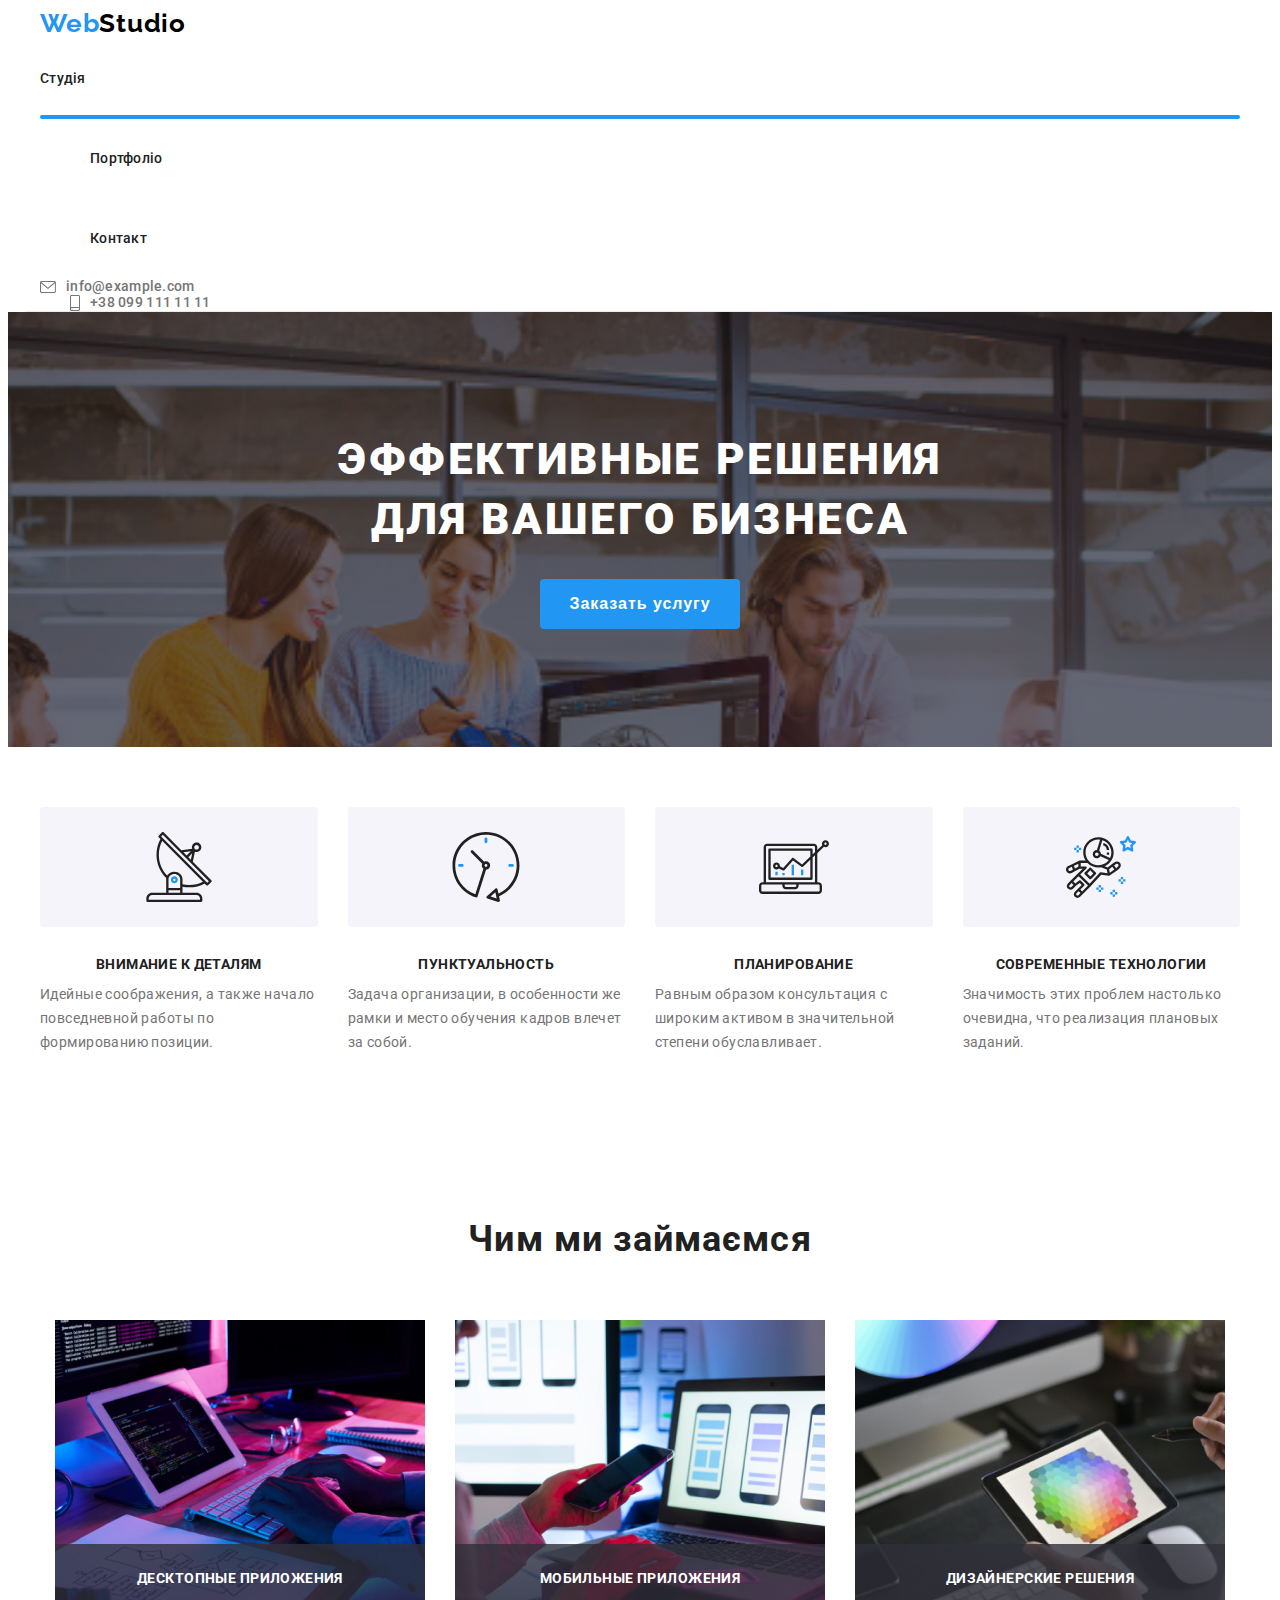
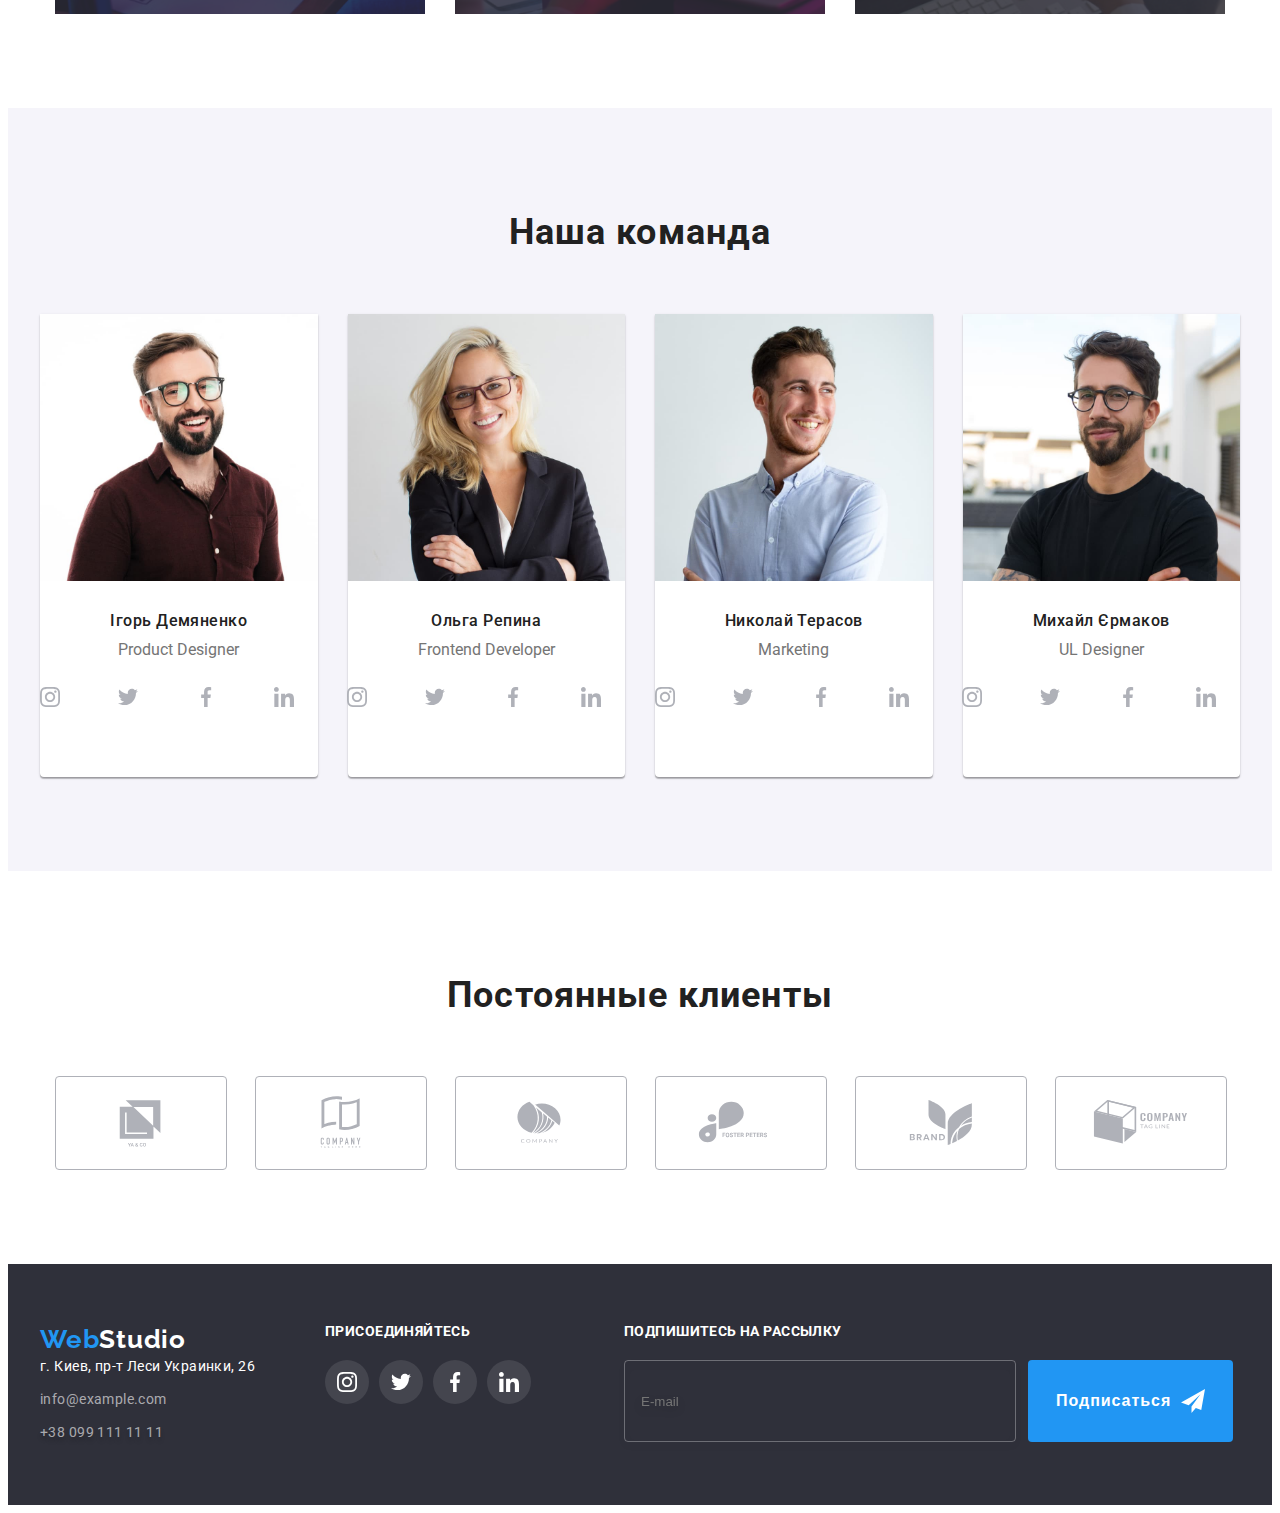
==== index.html @ c994cd27 "Алаптив футер" ====
<!DOCTYPE html>
    <html lang="en">
    <head>
        <meta charset="UTF-8">
        <meta http-equiv="X-UA-Compatible" content="IE=edge">
        <meta name="viewport" content="width=device-width, initial-scale=1.0">
        <title>Студия</title>
        <link rel="stylesheet" href="https://cdnjs.cloudflare.com/ajax/libs/modern-normalize/1.1.0/modern-normalize.min.css"
            integrity="sha512-wpPYUAdjBVSE4KJnH1VR1HeZfpl1ub8YT/NKx4PuQ5NmX2tKuGu6U/JRp5y+Y8XG2tV+wKQpNHVUX03MfMFn9Q=="
            crossorigin="anonymous" referrerpolicy="no-referrer" />
           
            <link rel="stylesheet" href="./css/main.min.css">     
        <link rel="preconnect" href="https://fonts.googleapis.com">
        <link rel="preconnect" href="https://fonts.gstatic.com" crossorigin>
        <link href="https://fonts.googleapis.com/css2?family=Raleway:wght@700&family=Roboto:wght@400;500;700;900&display=swap"
            rel="stylesheet">
    </head>
    <body class="page">
  <!-- Шапка -->
        <header class="header-sectios container">
                <nav class="header-nav">
                    <a href="./index.html" class="logo">Web<span class="logo--black">Studio</span></a>
                    <ul class="header-nav__list">
                        <li class="header-nav__item ">
                            <a href="/" class="header-nav__link hovers line">Студія</a>
                        </li>
                        <li class="header-nav__item">
                            <a href="./portfolio.html" class="header-nav__link hovers">Портфоліо</a>
                        </li>
                        <li class="header-nav__item">
                            <a href="#contakt" class="header-nav__link hovers">Контакт</a>
                        </li>
                    </ul>
                </nav>
                <ul class="contacts-list">
                    <li class="contacts-list__item"><a href="mailto:info@example.com" class="contacts-list__ling hovers">
                        <svg class="contacts-list__icon"  width="16" height="12">
                            <use href="./images/symbol-defs.svg#icon-envelope" ></use>
                        </svg>
                        info@example.com</a></li>
                    <li class="contacts-list__item "><a href="tel:+380991111111" class="contacts-list__ling hovers">
                            <svg class="contacts-list__icon" width="10" height="16">
                                <use href="./images/symbol-defs.svg#icon-smartphone"></use>
                            </svg>
                            +38 099 111 11 11</a></li>
                </ul>     
        </header>
        <main>
 <!--Герой-->
            <section class="hero">
            <div class="hero__box container">
                <h1 class="hero__title">
                    Эффективные решения <br> для вашего бизнеса
                </h1>
                <button type="button" class="button" data-modal-open>Заказать услугу</button>
            </div>
            </section>
<!--Наші переваги-->
            <section class="preference">
                <h2 class="ninja">наші переваги</h2>
                <div class="container">
                    <ul class="preference-list">
                        <li class="preference-list__item">
                                <div class="preference-list__icon">
                                    <svg class="" width="70" height="70">
                                        <use class="" href="./images/symbol-defs.svg#icon-antenna" ></use>
                                    </svg>
                                </div>
                            <h3 class="preference-list__title">
                                Внимание к деталям
                            </h3>
                            <p class="preference-list__text">
                                Идейные соображения, а также начало повседневной работы по формированию позиции.
                            </p>
                        </li>
                        <li class="preference-list__item">                          
                               <div class="preference-list__icon">
                                    <svg class="" width="70" height="70">
                                        <use class="" href="./images/symbol-defs.svg#icon-clock" ></use>
                                    </svg>
                                </div>
                            <h3 class="preference-list__title">
                                Пунктуальность
                            </h3>
                            <p class="preference-list__text">
                                Задача организации, в особенности же рамки и место обучения кадров влечет за собой.
                            </p>
                        </li>
                        <li class="preference-list__item">
                                <div class="preference-list__icon">
                                    <svg class="" width="70" height="70">
                                        <use class="" href="./images/symbol-defs.svg#icon-diagram" ></use>
                                    </svg>
                                </div>
                            <h3 class="preference-list__title">
                                Планирование
                            </h3>
                            <p class="preference-list__text">
                                Равным образом консультация с широким активом в значительной степени обуславливает.
                            </p>
                        </li>
                        <li class="preference-list__item">
                                <div class="preference-list__icon">
                                    <svg class="" width="70" height="70">
                                        <use class="" href="./images/symbol-defs.svg#icon-astronaut" ></use>
                                    </svg>
                                </div>
                            <h3 class="preference-list__title">
                                Современные технологии
                            </h3>
                            <p class="preference-list__text">
                                Значимость этих проблем настолько очевидна, что реализация плановых заданий.
                            </p>
                        </li>
                    </ul>
                </div>
                </section>
 <!-- Чим ми займаємся -->
                <section class="services">
                    <div class="services__sektion container">
                        <h2 class="title big">
                            Чим ми займаємся
                        </h2>
                        <ul class="flex-list">
                            <li class="flex-list__item">
                            <div class="services__box">
                                <img class="services__img" src="./images/img1.png" alt="Приклад роботи" width="370" height="294">
                                    <p class="services__nam">Десктопные приложения</p>
                            </div>
                            </li>
                            <li class="flex-list__item">
                             <div class="services__box">
                                <img class="services__img" src="./images/img2.png" alt="Приклад роботи" width="370" height="294">
                                <p class="services__nam">Мобильные приложения</p>
                            </div>
                            </li>
                            <li class="flex-list__item">
                                <div class="services__box">
                                <img class="services__img" src="./images/img3.png" alt="Приклад роботи" width="370" height="294">
                                <p class="services__nam">Дизайнерские решения</p>
                            </div>
                            </li>
                        </ul>
                    </div>
                </section>         
 <!--Наша команда-->
            <section class="workers">
              <div class="workers__section container">
                    <h2 class="title big">Наша команда</h2>
                    <ul class="flex-list">
                        <li class="workers__item flex-list__item">
                             <img class="workers__img" src="./images/person1.jpg" alt="Працівник" width="270">
                            <div class="workers__info" >
                                <p class="workers__nam">Ігорь Демяненко</p>
                                <p class="workers__profession" lang="en">Product Designer</p>
                                <ul class="social-networks">
                                    <li class="social-networks__item"><a href="">
                                        <svg class="social-networks__icon">
                                            <use href="./images/symbol-defs.svg#icon-instagram" class="" width="20" height="20"></use>
                                        </svg>
                                    </a></li>
                                    <li class="social-networks__item"><a href="">
                                        <svg class="social-networks__icon">
                                            <use href="./images/symbol-defs.svg#icon-twitter" class="" width="20" height="20"></use>
                                        </svg>
                                    </a></li>
                                    <li class="social-networks__item"><a href="">
                                        <svg class="social-networks__icon">
                                            <use href="./images/symbol-defs.svg#icon-facebook" class="" width="20" height="20"></use>
                                        </svg>
                                    </a></li>
                                    <li class="social-networks__item"><a href="">
                                            <svg class="social-networks__icon">
                                                <use href="./images/symbol-defs.svg#icon-linkedin" class="" width="20" height="20"></use>
                                            </svg>
                                        </a></li>
                                </ul>

                            </div>
                        </li>
                        <li class="workers__item flex-list__item">
                            <img class="workers__img" src="./images/person2.jpg" alt="Працівник" width="270">
                            <div class="workers__info">
                                <p class="workers__nam">Ольга Репина</p>
                            <p class="workers__profession" lang="en">Frontend Developer</p>
                            <ul class="social-networks">
                                <li class="social-networks__item"><a href="">
                                        <svg class="social-networks__icon">
                                            <use href="./images/symbol-defs.svg#icon-instagram" class="" width="20" height="20"></use>
                                        </svg>
                                    </a></li>
                                <li class="social-networks__item"><a href="">
                                        <svg class="social-networks__icon">
                                            <use href="./images/symbol-defs.svg#icon-twitter" class="" width="20" height="20"></use>
                                        </svg>
                                    </a></li>
                                <li class="social-networks__item"><a href="">
                                        <svg class="social-networks__icon">
                                            <use href="./images/symbol-defs.svg#icon-facebook" class="" width="20" height="20"></use>
                                        </svg>
                                    </a></li>
                                <li class="social-networks__item"><a href="">
                                        <svg class="social-networks__icon">
                                            <use href="./images/symbol-defs.svg#icon-linkedin" class="" width="20" height="20"></use>
                                        </svg>
                                    </a></li>
                            </ul>
                        </div>
                        </li>
                        <li class="workers__item flex-list__item">
                            <img class="workers__img" src="./images/person3.jpg" alt="Працівник" width="270">
                            <div class="workers__info">
                                <p class="workers__nam">Николай Терасов</p>
                            <p class="workers__profession" lang="en">Marketing</p>
                            <ul class="social-networks">
                                <li class="social-networks__item"><a href="">
                                        <svg class="social-networks__icon">
                                            <use href="./images/symbol-defs.svg#icon-instagram" class="" width="20" height="20"></use>
                                        </svg>
                                    </a></li>
                                <li class="social-networks__item"><a href="">
                                        <svg class="social-networks__icon">
                                            <use href="./images/symbol-defs.svg#icon-twitter" class="" width="20" height="20"></use>
                                        </svg>
                                    </a></li>
                                <li class="social-networks__item"><a href="">
                                        <svg class="social-networks__icon">
                                            <use href="./images/symbol-defs.svg#icon-facebook" class="" width="20" height="20"></use>
                                        </svg>
                                    </a></li>
                                <li class="social-networks__item"><a href="">
                                        <svg class="social-networks__icon">
                                            <use href="./images/symbol-defs.svg#icon-linkedin" class="" width="20" height="20"></use>
                                        </svg>
                                    </a></li>
                            </ul>
                        </div>
                        </li>
                        <li class="workers__item flex-list__item">
                            <img class="workers__img" src="./images/person4.jpg" alt="Працівник" width="270">
                            <div class="workers__info">
                                <p class="workers__nam">Михайл Єрмаков</p>
                            <p class="workers__profession" lang="en">UL Designer</p>
                            <ul class="social-networks">
                                <li class="social-networks__item"><a href="">
                                        <svg class="social-networks__icon">
                                            <use href="./images/symbol-defs.svg#icon-instagram" class="" width="20" height="20"></use>
                                        </svg>
                                    </a></li>
                                <li class="social-networks__item"><a href="">
                                        <svg class="social-networks__icon">
                                            <use href="./images/symbol-defs.svg#icon-twitter" class="" width="20" height="20"></use>
                                        </svg>
                                    </a></li>
                                <li class="social-networks__item"><a href="">
                                        <svg class="social-networks__icon">
                                            <use href="./images/symbol-defs.svg#icon-facebook" class="" width="20" height="20"></use>
                                        </svg>
                                    </a></li>
                                <li class="social-networks__item"><a href="">
                                        <svg class="social-networks__icon">
                                            <use href="./images/symbol-defs.svg#icon-linkedin" class="" width="20" height="20"></use>
                                        </svg>
                                    </a></li>
                            </ul>
                        </div>
                        </li>
                    </ul>
              </div>
            </section>
<!-- Партнери -->
            <section class="partners">
                <div class="container partners__box">
                    <h2 class="title big">Постоянные клиенты</h2>
                    <ul class="flex-list partners__list">
                        <li class="flex-list__item partners__item"><a class="partners__icon" href="">
                            <svg width="106" height="60" >
                                <use href="./images/symbol-defs.svg#icon-Logo" ></use>
                            </svg>
                        </a></li>
                        <li class="flex-list__item partners__item"><a class="partners__icon" href="">
                                <svg width="106" height="60">
                                    <use href="./images/symbol-defs.svg#icon-Logo-1"></use>
                                </svg>
                            </a></li>
                        <li class="flex-list__item partners__item"><a class="partners__icon" href="">
                                <svg width="106" height="60">
                                    <use href="./images/symbol-defs.svg#icon-Logo-2"></use>
                                </svg>
                            </a></li>
                        <li class="flex-list__item partners__item"><a class="partners__icon" href="">
                                <svg width="106" height="60">
                                    <use href="./images/symbol-defs.svg#icon-Logo-3"></use>
                                </svg>
                            </a></li>
                        <li class="flex-list__item partners__item"><a class="partners__icon" href="">
                                <svg width="106" height="60">
                                    <use href="./images/symbol-defs.svg#icon-Logo-4"></use>
                                </svg>
                            </a></li>
                        <li class="flex-list__item partners__item"><a class="partners__icon" href="">
                                <svg width="106" height="60">
                                    <use href="./images/symbol-defs.svg#icon-Logo-5"></use>
                                </svg>
                            </a></li>
                    </ul>
                </div>
            </section>
        </main>
 <!-- Дно -->
    <footer class="footer" id="contakt">
        <div class="container box-footer">
            <div class="stage-property box-footer__item">
                <a href="./index.html" class="logo logo-footer ">Web<span class="logo-footer__text">Studio</span></a>
                <ul class="stage-property__list">
                    <li class="stage-property__item">
                        <address class="stage-property__address">г. Киев, пр-т Леси Украинки, 26</address>
                    </li>
                    <li class="stage-property__item"><a href="mailto:info@example.com"
                            class="stage-property__link hovers">info@example.com</a></li>
                    <li class="stage-property__item"><a href="tel:+380991111111"
                            class="stage-property__link number hovers">+38 099 111 11 11</a></li>
    
                </ul>
            </div>
            <div class="networks-footer box-footer__item">
                <h2 class="footer-title">присоединяйтесь</h2>
                <ul class="networks-footer__list">
                    <li class="networks-footer__item">
                        <a href="" class="networks-footer__link">
                            <svg height="20" width="20">
                                <use class="networks-footer__icon" href="./images/symbol-defs.svg#icon-instagram"></use>
                            </svg>
                        </a>
                    </li>
                    <li class="networks-footer__item ">
                        <a href="" class="networks-footer__link">
                            <svg height="20" width="20">
                                <use class="networks-footer__icon" href="./images/symbol-defs.svg#icon-twitter"></use>
                            </svg>
                        </a>
                    </li>
                    <li class="networks-footer__item">
                        <a href="" class="networks-footer__link">
                            <svg height="20" width="20">
                                <use class="networks-footer__icon" href="./images/symbol-defs.svg#icon-facebook"></use>
                            </svg>
                        </a>
                    </li>
                    <li class="networks-footer__item">
                        <a href="" class="networks-footer__link">
                            <svg height="20" width="20">
                                <use class="networks-footer__icon" href="./images/symbol-defs.svg#icon-linkedin"></use>
                            </svg>
                        </a>
                </ul>
            </div>
            <form action="#" class="form-footer box-footer__item">
                <h2 class="footer-title">Подпишитесь на рассылку</h2>
                <div class="form-footer__box">
                    <input type="email" name="email" class="form-footer__input" placeholder="E-mail">
                    <button type="submit" class="button form-footer__btn">Подписаться
                        <svg height="24" width="24" class="form-footer__icon">
                            <use href="./images/symbol-defs.svg#icon-send"></use>
                        </svg>
                    </button>
                </div>
            </form>
        </div>
    </footer>
 <!-- Модалка  is-hidden-->
        <!-- <div data-modal class="backdrop is-hidden">
            <div class="modal">
                <button data-modal-close type="button" class="close-button">
                    <svg width="18" height="18">
                        <use href="./images/symbol-defs.svg#icon-close"></use>
                    </svg>    
                </button>
                <p class="form-title">Оставьте свои данные, мы вам перезвоним</p>
                <form action="#" class="form-modal">
                    <label class="form-modal__field">
                        <input class="form-modal__input" type="text" name="name">
                        <span class="form-modal__label">Имя</span>
                        <svg class="form-modal__icon" width="18" height="18">
                            <use href="./images/symbol-defs.svg#icon-person"></use>
                        </svg>
                    </label>
                    <label class="form-modal__field">
                        <input class="form-modal__input" type="tel" name="tel">
                        <span class="form-modal__label">Телефон</span>
                        <svg class="form-modal__icon" width="18" height="18">
                            <use href="./images/symbol-defs.svg#icon-phone"></use>
                        </svg>
                    </label>
                    <label class="form-modal__field">
                        <input class="form-modal__input" type="email" name="email">
                        <span class="form-modal__label">Почта</span>
                        <svg class="form-modal__icon" width="18" height="18">
                            <use href="./images/symbol-defs.svg#icon-email"></use>
                        </svg>
                    </label>
                    <label class="form-modal__field">
                        <textarea class="form-textarea" name="comant" placeholder="Введите текст"></textarea>
                        <span class="form-modal__label">Комментарий</span>
                    </label>
                    <label class="form-checkbox">
                        <input class="form-checkbox__input" type="checkbox" name="contract">
                        <svg class="form-checkbox__icon" width="16" height="15">
                            <use href="./images/symbol-defs.svg#icon-check"></use>
                        </svg>
                        <span class="form-checkbox__label"> 
                             Соглашаюсь с рассылкой и принимаю <a href="" class="form-checkbox__link-contract">Условия договора</a></span>
                       
                    </label>
                    <button class="button form-modal__button"   type="submit">Отправить</button >
                </form>
            </div>
        </div>
        <script src="./js/modal.js"></script> -->
    </body>
    </html>
---- css/main.min.css ----
:root{--color-page: #757575;--title-color: #212121;--whitу-color: #ffffff;--whity-color-back: #f5f4fa;--color-second: #2f303a;--color-footer: rgba(255, 255, 255, 0.6);--accent: #2196f3;--but: #188ce8;--wigth-pege: 1200px;--lateral-padding: 15px;--icon-fill: #afb1b8;--bak-color-mak: rgba(47, 48, 58, 0.8);--color-taxt-footer: rgba(255, 255, 255, 0.6);--color-logo-header: #000}.ninja{position:absolute;white-space:nowrap;width:1px;height:1px;overflow:hidden;border:0;padding:0;clip:rect(0 0 0 0);clip-path:inset(50%);margin:-1px}.page{color:var(--color-page);font-family:'Roboto', sans-serif}.preference-list__title{font-weight:bold;font-size:14px;line-height:1.14;letter-spacing:0.03em}.preference-list__text{font-size:14px;line-height:1.71;letter-spacing:0.03em}h1,h2,h3,h4,h5,h6{margin-top:0;margin-bottom:0}p{margin-top:0px;margin-bottom:0px}a{text-decoration:none}ul{list-style:none;padding:0;margin:0}.container{padding-left:15px;padding-right:15px;margin:0 auto}@media screen and (min-width: 480px){.container{width:480px}}@media screen and (min-width: 768px){.container{width:768px}}@media screen and (min-width: 1200px){.container{width:1200px}}@media screen and (min-width: 768px){.flex-list{display:flex;justify-content:center;flex-wrap:wrap;margin:-15px}}@media screen and (min-width: 768px){.flex-list__item{margin:15px}}.button{min-width:200px;min-height:50px;color:var(--whitу-color);font-weight:bold;font-size:16px;line-height:1.87;letter-spacing:0.06em;border-radius:4px;border:none;background-color:var(--accent);transition:background-color 250ms cubic-bezier(0.4, 0, 0.2, 1)}.button:hover{cursor:pointer;background-color:var(--but)}.title{color:var(--title-color);font-weight:bold;font-size:14px;line-height:1.4;letter-spacing:0.03em;text-transform:uppercase}.title.big{font-weight:bold;font-size:36px;line-height:1.7;text-align:center;letter-spacing:0.03em;text-transform:none;margin-bottom:50px}.portfolio .title{text-transform:none;font-weight:bold;font-size:18px;line-height:2;letter-spacing:0.06em;text-align:left}.logo{font-family:Raleway;font-weight:700;font-size:26px;line-height:1.19;letter-spacing:0.03em;text-decoration:none;color:var(--accent)}.hero{display:block;background-color:var(--color-second);background-image:linear-gradient(rgba(47,48,58,0.4), rgba(47,48,58,0.4)),url("../images/header-bacgraund.jpg");background-repeat:no-repeat;background-size:cover;width:100%;max-width:1600px;margin:0 auto}.hero__box{text-align:center;padding-top:118px;padding-bottom:118px}.hero__title{font-weight:900;font-size:21px;line-height:1.62;text-align:center;letter-spacing:0.06em;text-transform:uppercase;margin-bottom:30px;color:var(--whitу-color)}@media screen and (min-width: 480px){.hero__title{font-size:26px}}@media screen and (min-width: 1200px){.hero__title{font-size:44px;line-height:1.36}}.preference-list{padding-top:60px;padding-bottom:60px}@media screen and (min-width: 768px){.preference-list{display:flex;flex-wrap:wrap;margin:-15px}}.preference-list__item{max-width:450px}@media screen and (min-width: 768px){.preference-list__item{width:calc((100% - 2 * 30px) / 2);margin:15px}}@media screen and (min-width: 1200px){.preference-list__item{width:calc((100% - 4 * 30px) / 4)}}@media screen and (max-width: 768px){.preference-list__item:not(:last-child){margin-bottom:30px}}.preference-list__icon{width:100%;height:120px;border-radius:4px;background-color:var(--whity-color-back);display:flex;justify-content:center;align-items:center;margin-bottom:30px}.preference-list__title{margin-bottom:10px;text-align:center;text-transform:uppercase;color:#212121}@media screen and (max-width: 1200px){.services{display:none}}.services__sektion{padding-top:94px;padding-bottom:94px}.services__box{position:relative}.services__img{display:block;width:100%;height:auto}.services__nam{position:absolute;bottom:0;left:0;text-align:center;width:100%;padding-top:27px;padding-bottom:27px;font-weight:bold;font-size:14px;line-height:1.14;letter-spacing:0.03em;text-transform:uppercase;color:var(--whitу-color);background-color:var(--bak-color-mak)}.workers{background-color:var(--whity-color-back)}.workers__section{padding:94px var(--lateral-padding) 94px}.workers__item{padding-bottom:30px;background-color:var(--whitу-color);box-shadow:0px 1px 3px rgba(0,0,0,0.12),0px 1px 1px rgba(0,0,0,0.14),0px 2px 1px rgba(0,0,0,0.2);border-radius:0px 0px 4px 4px;max-width:450px}@media screen and (max-width: 768px){.workers__item{margin-bottom:30px}}@media screen and (min-width: 768px){.workers__item{width:calc((100% - 2 * 30px) / 2)}}@media screen and (min-width: 1200px){.workers__item{width:calc((100% - 4 * 30px) / 4)}}.workers__img{display:block;width:100%}.workers__info{padding-top:30px;text-align:center}.workers__nam{color:var(--title-color);font-weight:500;font-size:16px;line-height:1.2;letter-spacing:0.03em;margin-bottom:10px}.workers__profession{margin-bottom:16px}.social-networks{display:flex;justify-content:center;align-items:center}.social-networks__item{transition:border-radius 250ms cubic-bezier(0.4, 0, 0.2, 1),background-color 250ms cubic-bezier(0.4, 0, 0.2, 1)}.social-networks__item:not(:last-child){margin-right:10px}.social-networks__item:hover,.social-networks__item:focus{background-color:var(--accent);border-radius:50%}.social-networks__icon{padding:12px;fill:var(--icon-fill);width:44px;height:44px}.social-networks__icon:hover,.social-networks__icon:focus{fill:var(--whitу-color)}@media screen and (max-width: 768px){.partners__list{display:flex;justify-content:center;flex-wrap:wrap;margin:-15px}}.partners__item{max-width:210px;margin:15px;width:calc((100% - 30px * 2) / 2)}@media screen and (min-width: 768px){.partners__item{width:226px}}@media screen and (min-width: 1200px){.partners__item{width:170px}}.partners__icon{display:flex;border:1px solid var(--icon-fill);border-radius:4px;color:var(--icon-fill);fill:currentColor;width:100%;height:92px;justify-content:center;align-items:center;transition:fill 250ms cubic-bezier(0.4, 0, 0.2, 1),border-color 250ms cubic-bezier(0.4, 0, 0.2, 1)}.partners__icon:hover,.partners__icon:focus{border-color:var(--accent);fill:var(--accent);cursor:pointer}.partners__box{padding-top:94px;padding-bottom:94px}.footer{background-color:var(--color-second)}.box-footer{display:flex;padding-top:60px;padding-bottom:60px}@media screen and (max-width: 768px){.box-footer{flex-direction:column;align-items:center}}@media screen and (max-width: 1200px){.box-footer{flex-wrap:wrap;justify-content:center}}@media screen and (max-width: 1200px){.box-footer__item:not(:last-child){margin-bottom:60px}}.logo-footer{margin-bottom:20px}@media screen and (max-width: 1200px){.logo-footer{text-align:center;display:block}}.logo-footer__text{color:var(--whitу-color)}.stage-property__list{margin:0px;color:var(--color-footer);font-size:14px;line-height:1.71;letter-spacing:0.03em}@media screen and (max-width: 1200px){.stage-property__list{text-align:center}}.stage-property__item:not(:last-child){margin-bottom:9px}.stage-property__link{display:block;color:var(--whitу-color);text-decoration:none;color:var(--color-taxt-footer)}.stage-property__address{font-style:inherit;font-size:14px;line-height:1.71;letter-spacing:0.03em;color:var(--whitу-color)}.number{font-size:14px;line-height:1.71;letter-spacing:0.03em;color:var(--color-footer);text-shadow:0px 4px 4px rgba(0,0,0,0.25)}.networks-footer{color:var(--whitу-color)}@media screen and (min-width: 768px){.networks-footer{margin-left:165px}}@media screen and (min-width: 1200px){.networks-footer{margin-left:70px}}.networks-footer__list{display:flex}.networks-footer__item:not(:last-child){margin-right:10px}.footer-title{font-weight:bold;font-size:14px;line-height:1.14;letter-spacing:0.03em;text-transform:uppercase;margin-bottom:20px}@media screen and (max-width: 1200px){.footer-title{text-align:center}}.networks-footer__link{display:flex;justify-content:center;align-items:center;width:44px;height:44px;fill:currentColor;color:var(--whitу-color);background-color:rgba(255,255,255,0.1);border-radius:50%;transition:background-color 250ms cubic-bezier(0.4, 0, 0.2, 1)}.networks-footer__link:hover,.networks-footer__link:focus{background-color:var(--accent)}.form-footer{color:var(--whitу-color)}@media screen and (max-width: 480px){.form-footer{width:100%}}@media screen and (min-width: 1200px){.form-footer{margin-left:93px}}.form-footer__input{min-height:50px;width:100%;padding:15px 16px;color:var(--whitу-color);background-color:inherit;border:1px solid rgba(255,255,255,0.3);border-radius:4px;filter:drop-shadow(0px 4px 4px rgba(0,0,0,0.15))}@media screen and (min-width: 480px){.form-footer__input{width:450px}}@media screen and (min-width: 1200px){.form-footer__input{width:358px}}@media screen and (max-width: 1200px){.form-footer__input{margin-bottom:20px}}@media screen and (min-width: 1200px){.form-footer__box{display:flex}}.form-footer__btn{display:flex;justify-content:center;align-items:center;padding:10px 28px;margin:0 auto}@media screen and (min-width: 1200px){.form-footer__btn{margin-left:12px}}.form-footer__icon{margin-left:10px}.header-sectios{border-bottom:1px solid #ececec}.contacts-list{margin-left:auto}.contacts-list__item:not(:first-child){margin-left:30px}.contacts-list__item:not(:first-child){margin-left:30px}.logo--black{color:var(--color-logo-header)}.header-nav__item:not(:first-child){margin-left:50px}.line{position:relative}.line::after{position:absolute;bottom:0;display:block;content:'';height:4px;width:100%;border-radius:2px;background-color:var(--accent)}.header-nav__link{display:block;padding-top:32px;padding-bottom:32px;color:var(--title-color);text-decoration:none;font-weight:500;font-size:14px;line-height:1.14;letter-spacing:0.02em}.contacts-list__ling{color:var(--color-page);font-weight:500;font-size:14px;line-height:1.14;letter-spacing:0.02em;text-decoration:none;text-align:center;display:flex;align-items:center}.contacts-list__icon{margin-right:10px;fill:currentColor}
/*# sourceMappingURL=main.min.css.map */
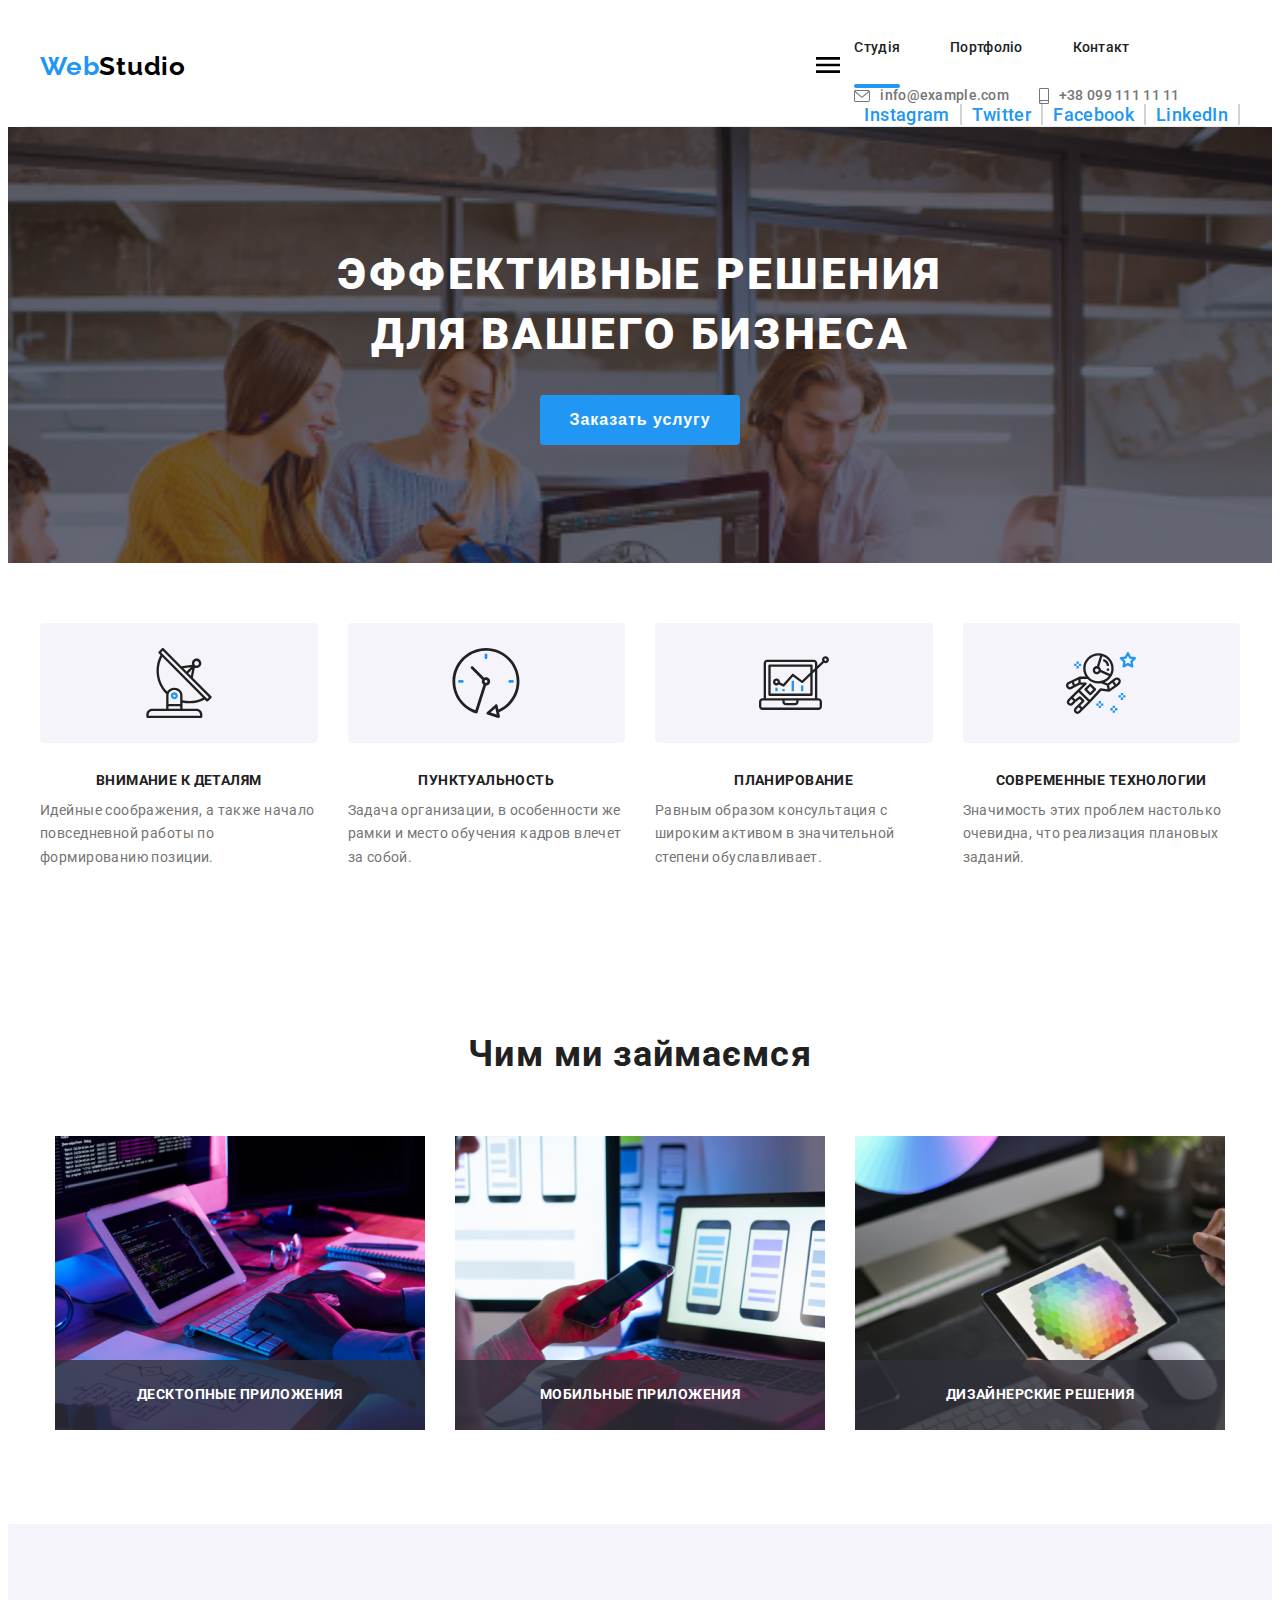
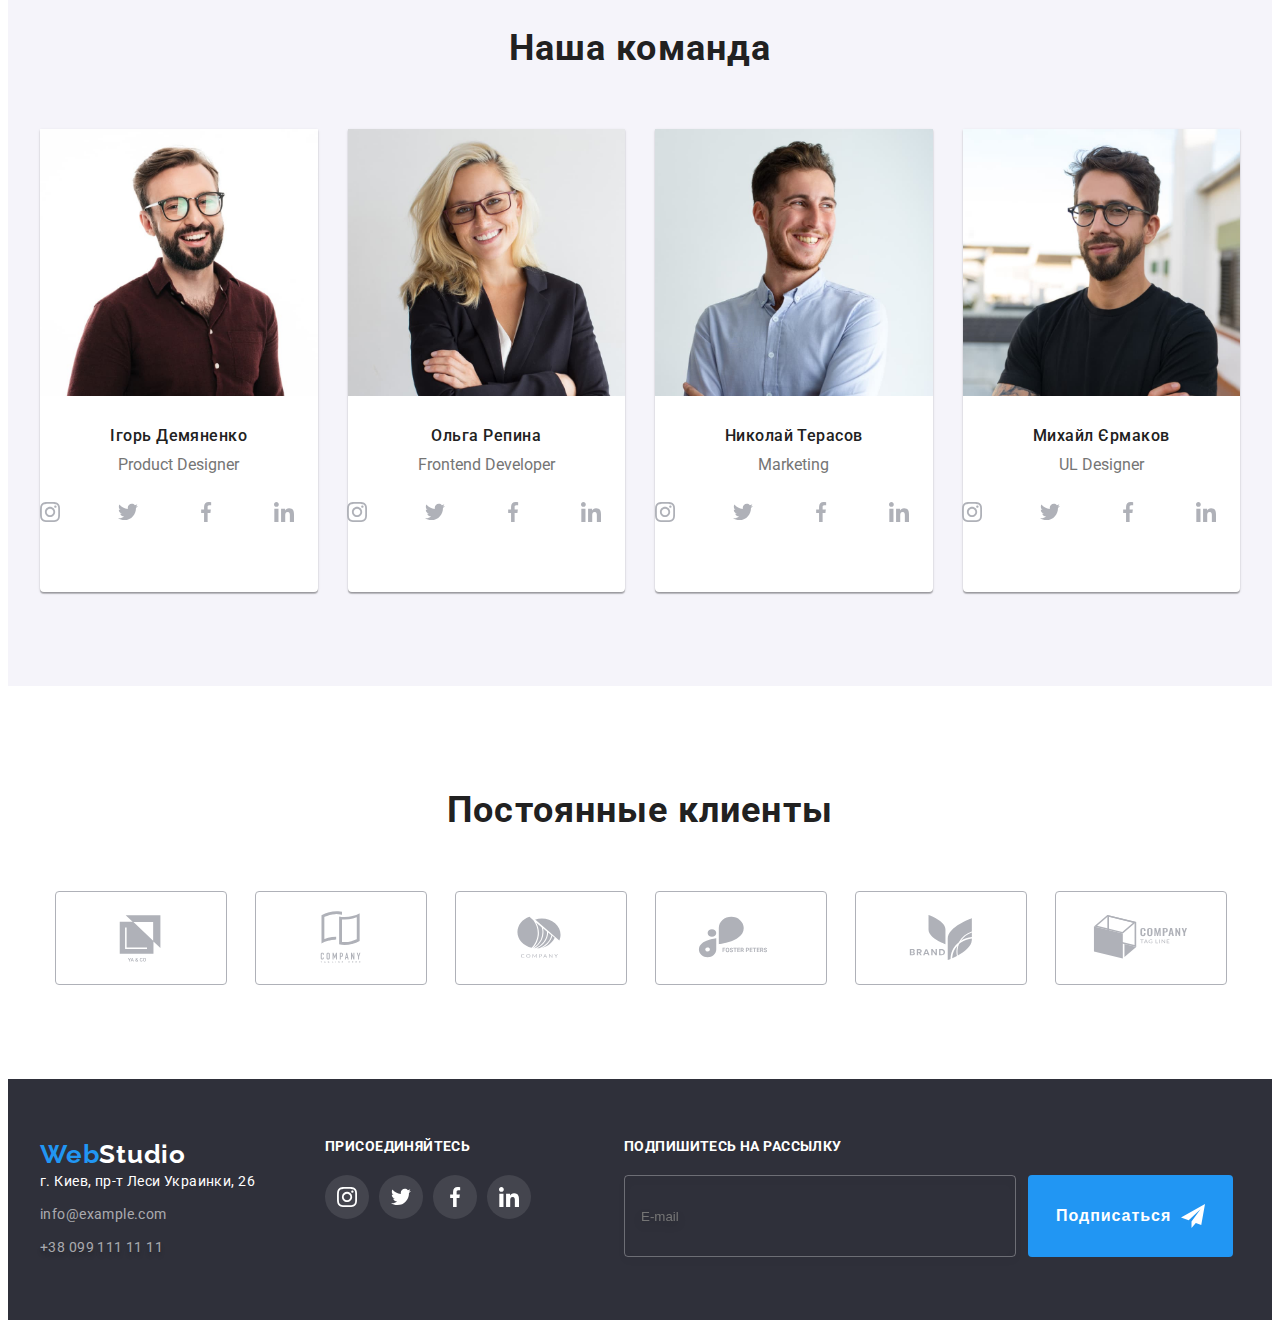
==== commit 51c37d22: "мобільне меню" ====
--- a/index.html
+++ b/index.html
@@ -17,33 +17,48 @@
     </head>
     <body class="page">
   <!-- Шапка -->
-        <header class="header-sectios container">
-                <nav class="header-nav">
+        <header class="header">
+                <div class="header-sectios container">
                     <a href="./index.html" class="logo">Web<span class="logo--black">Studio</span></a>
-                    <ul class="header-nav__list">
-                        <li class="header-nav__item ">
-                            <a href="/" class="header-nav__link hovers line">Студія</a>
-                        </li>
-                        <li class="header-nav__item">
-                            <a href="./portfolio.html" class="header-nav__link hovers">Портфоліо</a>
-                        </li>
-                        <li class="header-nav__item">
-                            <a href="#contakt" class="header-nav__link hovers">Контакт</a>
-                        </li>
-                    </ul>
-                </nav>
-                <ul class="contacts-list">
-                    <li class="contacts-list__item"><a href="mailto:info@example.com" class="contacts-list__ling hovers">
-                        <svg class="contacts-list__icon"  width="16" height="12">
-                            <use href="./images/symbol-defs.svg#icon-envelope" ></use>
-                        </svg>
-                        info@example.com</a></li>
-                    <li class="contacts-list__item "><a href="tel:+380991111111" class="contacts-list__ling hovers">
-                            <svg class="contacts-list__icon" width="10" height="16">
-                                <use href="./images/symbol-defs.svg#icon-smartphone"></use>
-                            </svg>
-                            +38 099 111 11 11</a></li>
-                </ul>     
+                    <button class="header__btn">
+                        <svg width="40" height="40" >
+                            <use href="./images/symbol-defs.svg#icon-menu"></use>
+                        </svg>
+                    </button>
+                    <div class="mobil-menu">
+                        <nav class="header-nav">
+                            <ul class="header-nav__list">
+                                <li class="header-nav__item ">
+                                    <a href="/" class="header-nav__link hovers line">Студія</a>
+                                </li>
+                                <li class="header-nav__item">
+                                    <a href="./portfolio.html" class="header-nav__link hovers">Портфоліо</a>
+                                </li>
+                                <li class="header-nav__item">
+                                    <a href="#contakt" class="header-nav__link hovers">Контакт</a>
+                                </li>
+                            </ul>
+                        </nav>
+                        <ul class="contacts-list">
+                            <li class="contacts-list__item"><a href="mailto:info@example.com" class="contacts-list__ling hovers">
+                                    <svg class="contacts-list__icon" width="16" height="12">
+                                        <use href="./images/symbol-defs.svg#icon-envelope"></use>
+                                    </svg>
+                                    info@example.com</a></li>
+                            <li class="contacts-list__item "><a href="tel:+380991111111" class="contacts-list__ling hovers">
+                                    <svg class="contacts-list__icon" width="10" height="16">
+                                        <use href="./images/symbol-defs.svg#icon-smartphone"></use>
+                                    </svg>
+                                    +38 099 111 11 11</a></li>
+                        </ul>
+                        <ul class="mobil-menu__list">
+                            <li class="mobil-menu__item"><a class="mobil-menu_link" href="">Instagram</a></li>
+                            <li class="mobil-menu__item"><a class="mobil-menu_link" href="">Twitter</a></li>
+                            <li class="mobil-menu__item"><a class="mobil-menu_link" href="">Facebook</a></li>                            
+                            <li class="mobil-menu__item"><a class="mobil-menu_link" href="">LinkedIn</a></li>
+                        </ul>
+                    </div>
+                </div>
         </header>
         <main>
  <!--Герой-->
--- a/css/main.min.css
+++ b/css/main.min.css
@@ -1,2 +1,2 @@
-:root{--color-page: #757575;--title-color: #212121;--whitу-color: #ffffff;--whity-color-back: #f5f4fa;--color-second: #2f303a;--color-footer: rgba(255, 255, 255, 0.6);--accent: #2196f3;--but: #188ce8;--wigth-pege: 1200px;--lateral-padding: 15px;--icon-fill: #afb1b8;--bak-color-mak: rgba(47, 48, 58, 0.8);--color-taxt-footer: rgba(255, 255, 255, 0.6);--color-logo-header: #000}.ninja{position:absolute;white-space:nowrap;width:1px;height:1px;overflow:hidden;border:0;padding:0;clip:rect(0 0 0 0);clip-path:inset(50%);margin:-1px}.page{color:var(--color-page);font-family:'Roboto', sans-serif}.preference-list__title{font-weight:bold;font-size:14px;line-height:1.14;letter-spacing:0.03em}.preference-list__text{font-size:14px;line-height:1.71;letter-spacing:0.03em}h1,h2,h3,h4,h5,h6{margin-top:0;margin-bottom:0}p{margin-top:0px;margin-bottom:0px}a{text-decoration:none}ul{list-style:none;padding:0;margin:0}.container{padding-left:15px;padding-right:15px;margin:0 auto}@media screen and (min-width: 480px){.container{width:480px}}@media screen and (min-width: 768px){.container{width:768px}}@media screen and (min-width: 1200px){.container{width:1200px}}@media screen and (min-width: 768px){.flex-list{display:flex;justify-content:center;flex-wrap:wrap;margin:-15px}}@media screen and (min-width: 768px){.flex-list__item{margin:15px}}.button{min-width:200px;min-height:50px;color:var(--whitу-color);font-weight:bold;font-size:16px;line-height:1.87;letter-spacing:0.06em;border-radius:4px;border:none;background-color:var(--accent);transition:background-color 250ms cubic-bezier(0.4, 0, 0.2, 1)}.button:hover{cursor:pointer;background-color:var(--but)}.title{color:var(--title-color);font-weight:bold;font-size:14px;line-height:1.4;letter-spacing:0.03em;text-transform:uppercase}.title.big{font-weight:bold;font-size:36px;line-height:1.7;text-align:center;letter-spacing:0.03em;text-transform:none;margin-bottom:50px}.portfolio .title{text-transform:none;font-weight:bold;font-size:18px;line-height:2;letter-spacing:0.06em;text-align:left}.logo{font-family:Raleway;font-weight:700;font-size:26px;line-height:1.19;letter-spacing:0.03em;text-decoration:none;color:var(--accent)}.hero{display:block;background-color:var(--color-second);background-image:linear-gradient(rgba(47,48,58,0.4), rgba(47,48,58,0.4)),url("../images/header-bacgraund.jpg");background-repeat:no-repeat;background-size:cover;width:100%;max-width:1600px;margin:0 auto}.hero__box{text-align:center;padding-top:118px;padding-bottom:118px}.hero__title{font-weight:900;font-size:21px;line-height:1.62;text-align:center;letter-spacing:0.06em;text-transform:uppercase;margin-bottom:30px;color:var(--whitу-color)}@media screen and (min-width: 480px){.hero__title{font-size:26px}}@media screen and (min-width: 1200px){.hero__title{font-size:44px;line-height:1.36}}.preference-list{padding-top:60px;padding-bottom:60px}@media screen and (min-width: 768px){.preference-list{display:flex;flex-wrap:wrap;margin:-15px}}.preference-list__item{max-width:450px}@media screen and (min-width: 768px){.preference-list__item{width:calc((100% - 2 * 30px) / 2);margin:15px}}@media screen and (min-width: 1200px){.preference-list__item{width:calc((100% - 4 * 30px) / 4)}}@media screen and (max-width: 768px){.preference-list__item:not(:last-child){margin-bottom:30px}}.preference-list__icon{width:100%;height:120px;border-radius:4px;background-color:var(--whity-color-back);display:flex;justify-content:center;align-items:center;margin-bottom:30px}.preference-list__title{margin-bottom:10px;text-align:center;text-transform:uppercase;color:#212121}@media screen and (max-width: 1200px){.services{display:none}}.services__sektion{padding-top:94px;padding-bottom:94px}.services__box{position:relative}.services__img{display:block;width:100%;height:auto}.services__nam{position:absolute;bottom:0;left:0;text-align:center;width:100%;padding-top:27px;padding-bottom:27px;font-weight:bold;font-size:14px;line-height:1.14;letter-spacing:0.03em;text-transform:uppercase;color:var(--whitу-color);background-color:var(--bak-color-mak)}.workers{background-color:var(--whity-color-back)}.workers__section{padding:94px var(--lateral-padding) 94px}.workers__item{padding-bottom:30px;background-color:var(--whitу-color);box-shadow:0px 1px 3px rgba(0,0,0,0.12),0px 1px 1px rgba(0,0,0,0.14),0px 2px 1px rgba(0,0,0,0.2);border-radius:0px 0px 4px 4px;max-width:450px}@media screen and (max-width: 768px){.workers__item{margin-bottom:30px}}@media screen and (min-width: 768px){.workers__item{width:calc((100% - 2 * 30px) / 2)}}@media screen and (min-width: 1200px){.workers__item{width:calc((100% - 4 * 30px) / 4)}}.workers__img{display:block;width:100%}.workers__info{padding-top:30px;text-align:center}.workers__nam{color:var(--title-color);font-weight:500;font-size:16px;line-height:1.2;letter-spacing:0.03em;margin-bottom:10px}.workers__profession{margin-bottom:16px}.social-networks{display:flex;justify-content:center;align-items:center}.social-networks__item{transition:border-radius 250ms cubic-bezier(0.4, 0, 0.2, 1),background-color 250ms cubic-bezier(0.4, 0, 0.2, 1)}.social-networks__item:not(:last-child){margin-right:10px}.social-networks__item:hover,.social-networks__item:focus{background-color:var(--accent);border-radius:50%}.social-networks__icon{padding:12px;fill:var(--icon-fill);width:44px;height:44px}.social-networks__icon:hover,.social-networks__icon:focus{fill:var(--whitу-color)}@media screen and (max-width: 768px){.partners__list{display:flex;justify-content:center;flex-wrap:wrap;margin:-15px}}.partners__item{max-width:210px;margin:15px;width:calc((100% - 30px * 2) / 2)}@media screen and (min-width: 768px){.partners__item{width:226px}}@media screen and (min-width: 1200px){.partners__item{width:170px}}.partners__icon{display:flex;border:1px solid var(--icon-fill);border-radius:4px;color:var(--icon-fill);fill:currentColor;width:100%;height:92px;justify-content:center;align-items:center;transition:fill 250ms cubic-bezier(0.4, 0, 0.2, 1),border-color 250ms cubic-bezier(0.4, 0, 0.2, 1)}.partners__icon:hover,.partners__icon:focus{border-color:var(--accent);fill:var(--accent);cursor:pointer}.partners__box{padding-top:94px;padding-bottom:94px}.footer{background-color:var(--color-second)}.box-footer{display:flex;padding-top:60px;padding-bottom:60px}@media screen and (max-width: 768px){.box-footer{flex-direction:column;align-items:center}}@media screen and (max-width: 1200px){.box-footer{flex-wrap:wrap;justify-content:center}}@media screen and (max-width: 1200px){.box-footer__item:not(:last-child){margin-bottom:60px}}.logo-footer{margin-bottom:20px}@media screen and (max-width: 1200px){.logo-footer{text-align:center;display:block}}.logo-footer__text{color:var(--whitу-color)}.stage-property__list{margin:0px;color:var(--color-footer);font-size:14px;line-height:1.71;letter-spacing:0.03em}@media screen and (max-width: 1200px){.stage-property__list{text-align:center}}.stage-property__item:not(:last-child){margin-bottom:9px}.stage-property__link{display:block;color:var(--whitу-color);text-decoration:none;color:var(--color-taxt-footer)}.stage-property__address{font-style:inherit;font-size:14px;line-height:1.71;letter-spacing:0.03em;color:var(--whitу-color)}.number{font-size:14px;line-height:1.71;letter-spacing:0.03em;color:var(--color-footer);text-shadow:0px 4px 4px rgba(0,0,0,0.25)}.networks-footer{color:var(--whitу-color)}@media screen and (min-width: 768px){.networks-footer{margin-left:165px}}@media screen and (min-width: 1200px){.networks-footer{margin-left:70px}}.networks-footer__list{display:flex}.networks-footer__item:not(:last-child){margin-right:10px}.footer-title{font-weight:bold;font-size:14px;line-height:1.14;letter-spacing:0.03em;text-transform:uppercase;margin-bottom:20px}@media screen and (max-width: 1200px){.footer-title{text-align:center}}.networks-footer__link{display:flex;justify-content:center;align-items:center;width:44px;height:44px;fill:currentColor;color:var(--whitу-color);background-color:rgba(255,255,255,0.1);border-radius:50%;transition:background-color 250ms cubic-bezier(0.4, 0, 0.2, 1)}.networks-footer__link:hover,.networks-footer__link:focus{background-color:var(--accent)}.form-footer{color:var(--whitу-color)}@media screen and (max-width: 480px){.form-footer{width:100%}}@media screen and (min-width: 1200px){.form-footer{margin-left:93px}}.form-footer__input{min-height:50px;width:100%;padding:15px 16px;color:var(--whitу-color);background-color:inherit;border:1px solid rgba(255,255,255,0.3);border-radius:4px;filter:drop-shadow(0px 4px 4px rgba(0,0,0,0.15))}@media screen and (min-width: 480px){.form-footer__input{width:450px}}@media screen and (min-width: 1200px){.form-footer__input{width:358px}}@media screen and (max-width: 1200px){.form-footer__input{margin-bottom:20px}}@media screen and (min-width: 1200px){.form-footer__box{display:flex}}.form-footer__btn{display:flex;justify-content:center;align-items:center;padding:10px 28px;margin:0 auto}@media screen and (min-width: 1200px){.form-footer__btn{margin-left:12px}}.form-footer__icon{margin-left:10px}.header-sectios{border-bottom:1px solid #ececec}.contacts-list{margin-left:auto}.contacts-list__item:not(:first-child){margin-left:30px}.contacts-list__item:not(:first-child){margin-left:30px}.logo--black{color:var(--color-logo-header)}.header-nav__item:not(:first-child){margin-left:50px}.line{position:relative}.line::after{position:absolute;bottom:0;display:block;content:'';height:4px;width:100%;border-radius:2px;background-color:var(--accent)}.header-nav__link{display:block;padding-top:32px;padding-bottom:32px;color:var(--title-color);text-decoration:none;font-weight:500;font-size:14px;line-height:1.14;letter-spacing:0.02em}.contacts-list__ling{color:var(--color-page);font-weight:500;font-size:14px;line-height:1.14;letter-spacing:0.02em;text-decoration:none;text-align:center;display:flex;align-items:center}.contacts-list__icon{margin-right:10px;fill:currentColor}
+:root{--color-page: #757575;--title-color: #212121;--whitу-color: #ffffff;--whity-color-back: #f5f4fa;--color-second: #2f303a;--color-footer: rgba(255, 255, 255, 0.6);--accent: #2196f3;--but: #188ce8;--wigth-pege: 1200px;--lateral-padding: 15px;--icon-fill: #afb1b8;--bak-color-mak: rgba(47, 48, 58, 0.8);--color-taxt-footer: rgba(255, 255, 255, 0.6);--color-logo-header: #000}.ninja{position:absolute;white-space:nowrap;width:1px;height:1px;overflow:hidden;border:0;padding:0;clip:rect(0 0 0 0);clip-path:inset(50%);margin:-1px}.page{color:var(--color-page);font-family:'Roboto', sans-serif}.preference-list__title{font-weight:bold;font-size:14px;line-height:1.14;letter-spacing:0.03em}.preference-list__text{font-size:14px;line-height:1.71;letter-spacing:0.03em}h1,h2,h3,h4,h5,h6{margin-top:0;margin-bottom:0}p{margin-top:0px;margin-bottom:0px}a{text-decoration:none}ul{list-style:none;padding:0;margin:0}.container{padding-left:15px;padding-right:15px;margin:0 auto}@media screen and (min-width: 480px){.container{width:480px}}@media screen and (min-width: 768px){.container{width:768px}}@media screen and (min-width: 1200px){.container{width:1200px}}@media screen and (min-width: 768px){.flex-list{display:flex;justify-content:center;flex-wrap:wrap;margin:-15px}}@media screen and (min-width: 768px){.flex-list__item{margin:15px}}.button{min-width:200px;min-height:50px;color:var(--whitу-color);font-weight:bold;font-size:16px;line-height:1.87;letter-spacing:0.06em;border-radius:4px;border:none;background-color:var(--accent);transition:background-color 250ms cubic-bezier(0.4, 0, 0.2, 1)}.button:hover{cursor:pointer;background-color:var(--but)}.title{color:var(--title-color);font-weight:bold;font-size:14px;line-height:1.4;letter-spacing:0.03em;text-transform:uppercase}.title.big{font-weight:bold;font-size:36px;line-height:1.7;text-align:center;letter-spacing:0.03em;text-transform:none;margin-bottom:50px}.portfolio .title{text-transform:none;font-weight:bold;font-size:18px;line-height:2;letter-spacing:0.06em;text-align:left}.logo{font-family:Raleway;font-weight:700;font-size:26px;line-height:1.19;letter-spacing:0.03em;text-decoration:none;color:var(--accent)}.hovers{transition:color 250ms cubic-bezier(0.4, 0, 0.2, 1)}.hovers:hover,.hovers:focus{color:var(--accent)}.hero{display:block;background-color:var(--color-second);background-image:linear-gradient(rgba(47,48,58,0.4), rgba(47,48,58,0.4)),url("../images/header-bacgraund.jpg");background-repeat:no-repeat;background-size:cover;width:100%;max-width:1600px;margin:0 auto}.hero__box{text-align:center;padding-top:118px;padding-bottom:118px}.hero__title{font-weight:900;font-size:21px;line-height:1.62;text-align:center;letter-spacing:0.06em;text-transform:uppercase;margin-bottom:30px;color:var(--whitу-color)}@media screen and (min-width: 480px){.hero__title{font-size:26px}}@media screen and (min-width: 1200px){.hero__title{font-size:44px;line-height:1.36}}.preference-list{padding-top:60px;padding-bottom:60px}@media screen and (min-width: 768px){.preference-list{display:flex;flex-wrap:wrap;margin:-15px}}.preference-list__item{max-width:450px}@media screen and (min-width: 768px){.preference-list__item{width:calc((100% - 2 * 30px) / 2);margin:15px}}@media screen and (min-width: 1200px){.preference-list__item{width:calc((100% - 4 * 30px) / 4)}}@media screen and (max-width: 768px){.preference-list__item:not(:last-child){margin-bottom:30px}}.preference-list__icon{width:100%;height:120px;border-radius:4px;background-color:var(--whity-color-back);display:flex;justify-content:center;align-items:center;margin-bottom:30px}.preference-list__title{margin-bottom:10px;text-align:center;text-transform:uppercase;color:#212121}@media screen and (max-width: 1200px){.services{display:none}}.services__sektion{padding-top:94px;padding-bottom:94px}.services__box{position:relative}.services__img{display:block;width:100%;height:auto}.services__nam{position:absolute;bottom:0;left:0;text-align:center;width:100%;padding-top:27px;padding-bottom:27px;font-weight:bold;font-size:14px;line-height:1.14;letter-spacing:0.03em;text-transform:uppercase;color:var(--whitу-color);background-color:var(--bak-color-mak)}.workers{background-color:var(--whity-color-back)}.workers__section{padding:94px var(--lateral-padding) 94px}.workers__item{padding-bottom:30px;background-color:var(--whitу-color);box-shadow:0px 1px 3px rgba(0,0,0,0.12),0px 1px 1px rgba(0,0,0,0.14),0px 2px 1px rgba(0,0,0,0.2);border-radius:0px 0px 4px 4px;max-width:450px}@media screen and (max-width: 768px){.workers__item{margin-bottom:30px}}@media screen and (min-width: 768px){.workers__item{width:calc((100% - 2 * 30px) / 2)}}@media screen and (min-width: 1200px){.workers__item{width:calc((100% - 4 * 30px) / 4)}}.workers__img{display:block;width:100%}.workers__info{padding-top:30px;text-align:center}.workers__nam{color:var(--title-color);font-weight:500;font-size:16px;line-height:1.2;letter-spacing:0.03em;margin-bottom:10px}.workers__profession{margin-bottom:16px}.social-networks{display:flex;justify-content:center;align-items:center}.social-networks__item{transition:border-radius 250ms cubic-bezier(0.4, 0, 0.2, 1),background-color 250ms cubic-bezier(0.4, 0, 0.2, 1)}.social-networks__item:not(:last-child){margin-right:10px}.social-networks__item:hover,.social-networks__item:focus{background-color:var(--accent);border-radius:50%}.social-networks__icon{padding:12px;fill:var(--icon-fill);width:44px;height:44px}.social-networks__icon:hover,.social-networks__icon:focus{fill:var(--whitу-color)}@media screen and (max-width: 768px){.partners__list{display:flex;justify-content:center;flex-wrap:wrap;margin:-15px}}.partners__item{max-width:210px;margin:15px;width:calc((100% - 30px * 2) / 2)}@media screen and (min-width: 768px){.partners__item{width:226px}}@media screen and (min-width: 1200px){.partners__item{width:170px}}.partners__icon{display:flex;border:1px solid var(--icon-fill);border-radius:4px;color:var(--icon-fill);fill:currentColor;width:100%;height:92px;justify-content:center;align-items:center;transition:fill 250ms cubic-bezier(0.4, 0, 0.2, 1),border-color 250ms cubic-bezier(0.4, 0, 0.2, 1)}.partners__icon:hover,.partners__icon:focus{border-color:var(--accent);fill:var(--accent);cursor:pointer}.partners__box{padding-top:94px;padding-bottom:94px}.footer{background-color:var(--color-second)}.box-footer{display:flex;padding-top:60px;padding-bottom:60px}@media screen and (max-width: 768px){.box-footer{flex-direction:column;align-items:center}}@media screen and (max-width: 1200px){.box-footer{flex-wrap:wrap;justify-content:center}}@media screen and (max-width: 1200px){.box-footer__item:not(:last-child){margin-bottom:60px}}.logo-footer{margin-bottom:20px}@media screen and (max-width: 1200px){.logo-footer{text-align:center;display:block}}.logo-footer__text{color:var(--whitу-color)}.stage-property__list{margin:0px;color:var(--color-footer);font-size:14px;line-height:1.71;letter-spacing:0.03em}@media screen and (max-width: 1200px){.stage-property__list{text-align:center}}.stage-property__item:not(:last-child){margin-bottom:9px}.stage-property__link{display:block;color:var(--whitу-color);text-decoration:none;color:var(--color-taxt-footer)}.stage-property__address{font-style:inherit;font-size:14px;line-height:1.71;letter-spacing:0.03em;color:var(--whitу-color)}.number{font-size:14px;line-height:1.71;letter-spacing:0.03em;color:var(--color-footer);text-shadow:0px 4px 4px rgba(0,0,0,0.25)}.networks-footer{color:var(--whitу-color)}@media screen and (min-width: 768px){.networks-footer{margin-left:165px}}@media screen and (min-width: 1200px){.networks-footer{margin-left:70px}}.networks-footer__list{display:flex}.networks-footer__item:not(:last-child){margin-right:10px}.footer-title{font-weight:bold;font-size:14px;line-height:1.14;letter-spacing:0.03em;text-transform:uppercase;margin-bottom:20px}@media screen and (max-width: 1200px){.footer-title{text-align:center}}.networks-footer__link{display:flex;justify-content:center;align-items:center;width:44px;height:44px;fill:currentColor;color:var(--whitу-color);background-color:rgba(255,255,255,0.1);border-radius:50%;transition:background-color 250ms cubic-bezier(0.4, 0, 0.2, 1)}.networks-footer__link:hover,.networks-footer__link:focus{background-color:var(--accent)}.form-footer{color:var(--whitу-color)}@media screen and (max-width: 480px){.form-footer{width:100%}}@media screen and (min-width: 1200px){.form-footer{margin-left:93px}}.form-footer__input{min-height:50px;width:100%;padding:15px 16px;color:var(--whitу-color);background-color:inherit;border:1px solid rgba(255,255,255,0.3);border-radius:4px;filter:drop-shadow(0px 4px 4px rgba(0,0,0,0.15))}@media screen and (min-width: 480px){.form-footer__input{width:450px}}@media screen and (min-width: 1200px){.form-footer__input{width:358px}}@media screen and (max-width: 1200px){.form-footer__input{margin-bottom:20px}}@media screen and (min-width: 1200px){.form-footer__box{display:flex}}.form-footer__btn{display:flex;justify-content:center;align-items:center;padding:10px 28px;margin:0 auto}@media screen and (min-width: 1200px){.form-footer__btn{margin-left:12px}}.form-footer__icon{margin-left:10px}@media screen and (min-width: 768px){.header-sectios,.header-nav__list,.contacts-list,.header-nav{display:flex;align-items:center}}.header-sectios{border-bottom:1px solid #ececec}.header__btn{margin-left:auto;background-color:#fff;border:none}.logo--black{color:var(--color-logo-header)}@media screen and (max-width: 768px){.header-nav__item:not(:first-child){margin-top:32px}}@media screen and (min-width: 768px){.header-nav__item:not(:first-child){margin-left:50px}}@media screen and (min-width: 768px){.contacts-list{margin-left:auto}.contacts-list__item:not(:first-child){margin-left:30px}}@media screen and (min-width: 768px){.line{position:relative}.line::after{position:absolute;bottom:0;display:block;content:'';height:4px;width:100%;border-radius:2px;background-color:var(--accent)}}.header-nav__link{display:block;color:var(--title-color);text-decoration:none;font-weight:500;font-size:14px;line-height:1.14;letter-spacing:0.02em}@media screen and (min-width: 768px){.header-nav__link{padding-top:32px;padding-bottom:32px}}.contacts-list__ling{color:var(--color-page);font-weight:500;font-size:14px;line-height:1.14;letter-spacing:0.02em;text-decoration:none;text-align:center;display:flex;align-items:center}.contacts-list__icon{margin-right:10px;fill:currentColor}@media screen and (max-width: 768px){.contacts-list__icon{display:none}}.mobil-menu__list{display:flex}.mobil-menu_link{font-weight:500;font-size:18px;line-height:1.22;letter-spacing:0.02em;color:#2196f3}.mobil-menu_link{padding-right:10px;margin-left:10px;border-right:2px solid rgba(33,33,33,0.2)}
 /*# sourceMappingURL=main.min.css.map */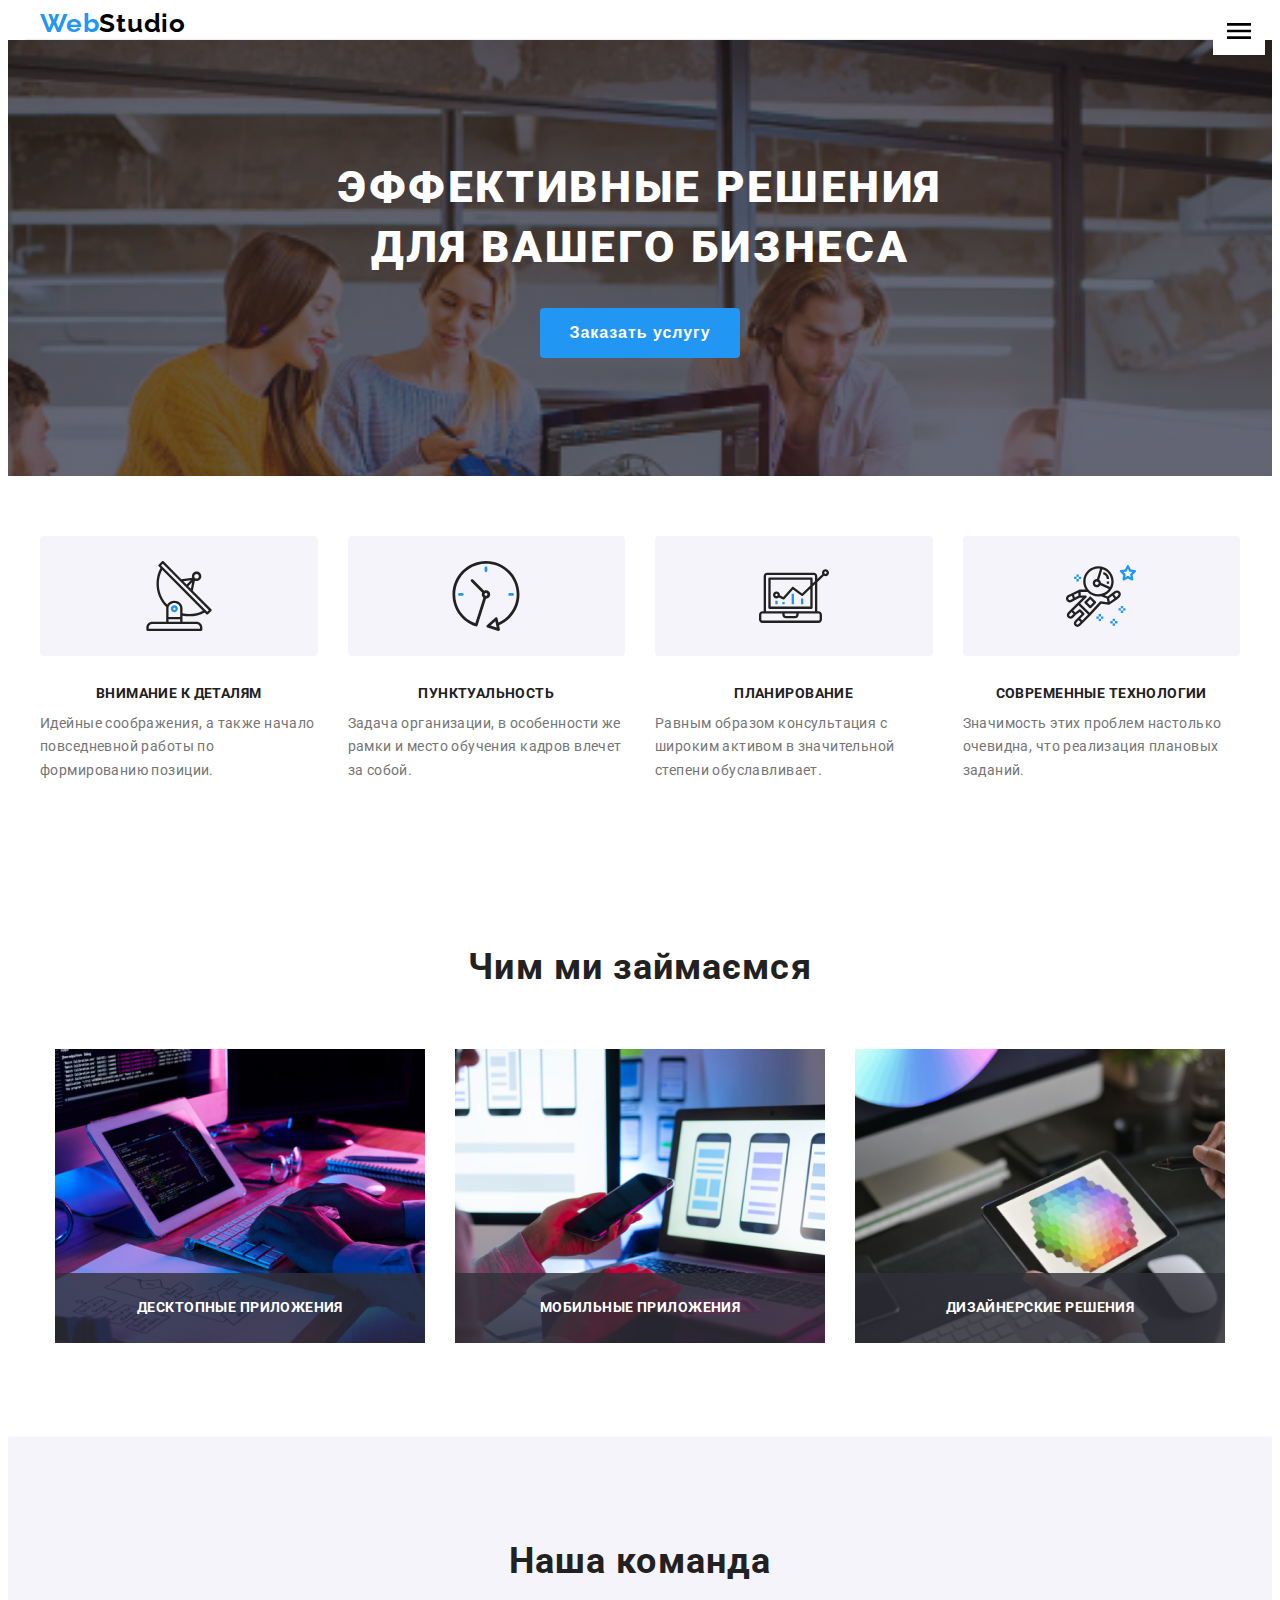
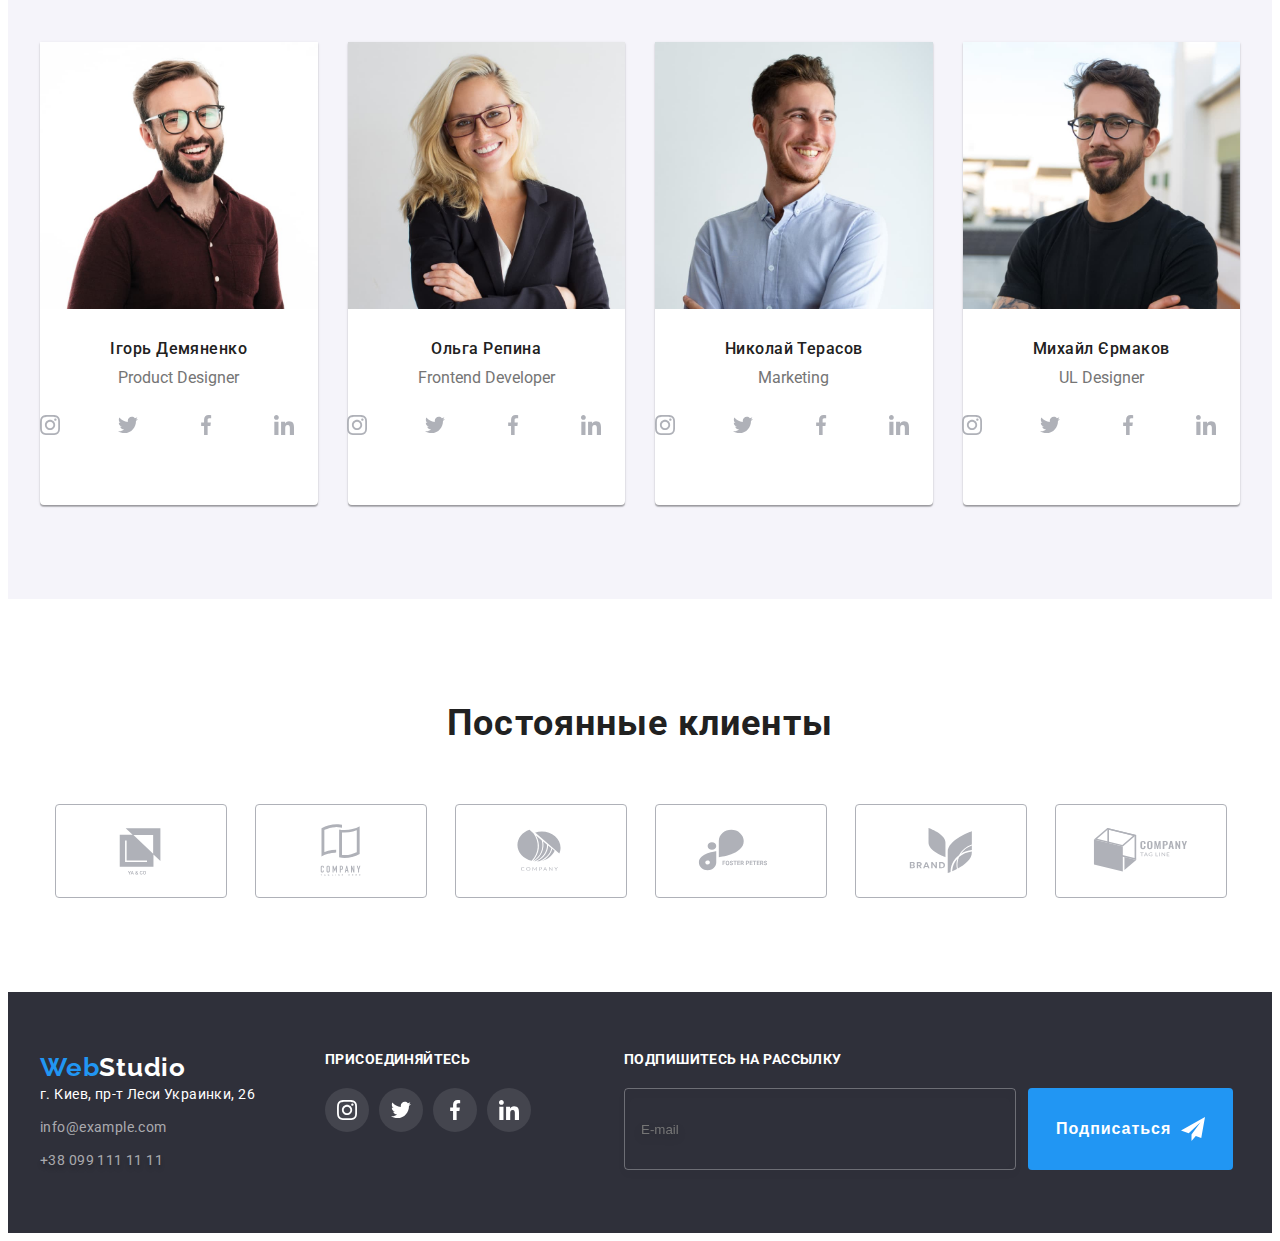
==== commit a94cc293: "мобільне меню" ====
--- a/index.html
+++ b/index.html
@@ -39,24 +39,27 @@
                                 </li>
                             </ul>
                         </nav>
-                        <ul class="contacts-list">
-                            <li class="contacts-list__item"><a href="mailto:info@example.com" class="contacts-list__ling hovers">
-                                    <svg class="contacts-list__icon" width="16" height="12">
-                                        <use href="./images/symbol-defs.svg#icon-envelope"></use>
-                                    </svg>
-                                    info@example.com</a></li>
-                            <li class="contacts-list__item "><a href="tel:+380991111111" class="contacts-list__ling hovers">
-                                    <svg class="contacts-list__icon" width="10" height="16">
-                                        <use href="./images/symbol-defs.svg#icon-smartphone"></use>
-                                    </svg>
-                                    +38 099 111 11 11</a></li>
-                        </ul>
-                        <ul class="mobil-menu__list">
-                            <li class="mobil-menu__item"><a class="mobil-menu_link" href="">Instagram</a></li>
-                            <li class="mobil-menu__item"><a class="mobil-menu_link" href="">Twitter</a></li>
-                            <li class="mobil-menu__item"><a class="mobil-menu_link" href="">Facebook</a></li>                            
-                            <li class="mobil-menu__item"><a class="mobil-menu_link" href="">LinkedIn</a></li>
-                        </ul>
+                        <div class="mobil-menu__box">
+                            <ul class="contacts-list">
+                                <li class="contacts-list__item "><a href="tel:+380991111111" class="contacts-list__ling hovers mobil-menu--number">
+                                        <svg class="contacts-list__icon" width="10" height="16">
+                                            <use href="./images/symbol-defs.svg#icon-smartphone"></use>
+                                        </svg>
+                                        +38 099 111 11 11</a></li>
+                                <li class="contacts-list__item"><a href="mailto:info@example.com" class="contacts-list__ling hovers">
+                                        <svg class="contacts-list__icon" width="16" height="12">
+                                            <use href="./images/symbol-defs.svg#icon-envelope"></use>
+                                        </svg>
+                                        info@example.com</a></li>
+                            
+                            </ul>
+                            <ul class="mobil-menu__list">
+                                <li class="mobil-menu__item"><a class="mobil-menu_link mobil-menu_link--retreat" href="">Instagram</a></li>
+                                <li class="mobil-menu__item"><a class="mobil-menu_link" href="">Twitter</a></li>
+                                <li class="mobil-menu__item"><a class="mobil-menu_link" href="">Facebook</a></li>
+                                <li class="mobil-menu__item"><a class="mobil-menu_link mobil-menu_link--line" href="">LinkedIn</a></li>
+                            </ul>
+                        </div>
                     </div>
                 </div>
         </header>
@@ -432,5 +435,6 @@
             </div>
         </div>
         <script src="./js/modal.js"></script> -->
+        <script src="./js/mobile-menu.js"></script>
     </body>
     </html>--- a/css/main.min.css
+++ b/css/main.min.css
@@ -1,2 +1,2 @@
-:root{--color-page: #757575;--title-color: #212121;--whitу-color: #ffffff;--whity-color-back: #f5f4fa;--color-second: #2f303a;--color-footer: rgba(255, 255, 255, 0.6);--accent: #2196f3;--but: #188ce8;--wigth-pege: 1200px;--lateral-padding: 15px;--icon-fill: #afb1b8;--bak-color-mak: rgba(47, 48, 58, 0.8);--color-taxt-footer: rgba(255, 255, 255, 0.6);--color-logo-header: #000}.ninja{position:absolute;white-space:nowrap;width:1px;height:1px;overflow:hidden;border:0;padding:0;clip:rect(0 0 0 0);clip-path:inset(50%);margin:-1px}.page{color:var(--color-page);font-family:'Roboto', sans-serif}.preference-list__title{font-weight:bold;font-size:14px;line-height:1.14;letter-spacing:0.03em}.preference-list__text{font-size:14px;line-height:1.71;letter-spacing:0.03em}h1,h2,h3,h4,h5,h6{margin-top:0;margin-bottom:0}p{margin-top:0px;margin-bottom:0px}a{text-decoration:none}ul{list-style:none;padding:0;margin:0}.container{padding-left:15px;padding-right:15px;margin:0 auto}@media screen and (min-width: 480px){.container{width:480px}}@media screen and (min-width: 768px){.container{width:768px}}@media screen and (min-width: 1200px){.container{width:1200px}}@media screen and (min-width: 768px){.flex-list{display:flex;justify-content:center;flex-wrap:wrap;margin:-15px}}@media screen and (min-width: 768px){.flex-list__item{margin:15px}}.button{min-width:200px;min-height:50px;color:var(--whitу-color);font-weight:bold;font-size:16px;line-height:1.87;letter-spacing:0.06em;border-radius:4px;border:none;background-color:var(--accent);transition:background-color 250ms cubic-bezier(0.4, 0, 0.2, 1)}.button:hover{cursor:pointer;background-color:var(--but)}.title{color:var(--title-color);font-weight:bold;font-size:14px;line-height:1.4;letter-spacing:0.03em;text-transform:uppercase}.title.big{font-weight:bold;font-size:36px;line-height:1.7;text-align:center;letter-spacing:0.03em;text-transform:none;margin-bottom:50px}.portfolio .title{text-transform:none;font-weight:bold;font-size:18px;line-height:2;letter-spacing:0.06em;text-align:left}.logo{font-family:Raleway;font-weight:700;font-size:26px;line-height:1.19;letter-spacing:0.03em;text-decoration:none;color:var(--accent)}.hovers{transition:color 250ms cubic-bezier(0.4, 0, 0.2, 1)}.hovers:hover,.hovers:focus{color:var(--accent)}.hero{display:block;background-color:var(--color-second);background-image:linear-gradient(rgba(47,48,58,0.4), rgba(47,48,58,0.4)),url("../images/header-bacgraund.jpg");background-repeat:no-repeat;background-size:cover;width:100%;max-width:1600px;margin:0 auto}.hero__box{text-align:center;padding-top:118px;padding-bottom:118px}.hero__title{font-weight:900;font-size:21px;line-height:1.62;text-align:center;letter-spacing:0.06em;text-transform:uppercase;margin-bottom:30px;color:var(--whitу-color)}@media screen and (min-width: 480px){.hero__title{font-size:26px}}@media screen and (min-width: 1200px){.hero__title{font-size:44px;line-height:1.36}}.preference-list{padding-top:60px;padding-bottom:60px}@media screen and (min-width: 768px){.preference-list{display:flex;flex-wrap:wrap;margin:-15px}}.preference-list__item{max-width:450px}@media screen and (min-width: 768px){.preference-list__item{width:calc((100% - 2 * 30px) / 2);margin:15px}}@media screen and (min-width: 1200px){.preference-list__item{width:calc((100% - 4 * 30px) / 4)}}@media screen and (max-width: 768px){.preference-list__item:not(:last-child){margin-bottom:30px}}.preference-list__icon{width:100%;height:120px;border-radius:4px;background-color:var(--whity-color-back);display:flex;justify-content:center;align-items:center;margin-bottom:30px}.preference-list__title{margin-bottom:10px;text-align:center;text-transform:uppercase;color:#212121}@media screen and (max-width: 1200px){.services{display:none}}.services__sektion{padding-top:94px;padding-bottom:94px}.services__box{position:relative}.services__img{display:block;width:100%;height:auto}.services__nam{position:absolute;bottom:0;left:0;text-align:center;width:100%;padding-top:27px;padding-bottom:27px;font-weight:bold;font-size:14px;line-height:1.14;letter-spacing:0.03em;text-transform:uppercase;color:var(--whitу-color);background-color:var(--bak-color-mak)}.workers{background-color:var(--whity-color-back)}.workers__section{padding:94px var(--lateral-padding) 94px}.workers__item{padding-bottom:30px;background-color:var(--whitу-color);box-shadow:0px 1px 3px rgba(0,0,0,0.12),0px 1px 1px rgba(0,0,0,0.14),0px 2px 1px rgba(0,0,0,0.2);border-radius:0px 0px 4px 4px;max-width:450px}@media screen and (max-width: 768px){.workers__item{margin-bottom:30px}}@media screen and (min-width: 768px){.workers__item{width:calc((100% - 2 * 30px) / 2)}}@media screen and (min-width: 1200px){.workers__item{width:calc((100% - 4 * 30px) / 4)}}.workers__img{display:block;width:100%}.workers__info{padding-top:30px;text-align:center}.workers__nam{color:var(--title-color);font-weight:500;font-size:16px;line-height:1.2;letter-spacing:0.03em;margin-bottom:10px}.workers__profession{margin-bottom:16px}.social-networks{display:flex;justify-content:center;align-items:center}.social-networks__item{transition:border-radius 250ms cubic-bezier(0.4, 0, 0.2, 1),background-color 250ms cubic-bezier(0.4, 0, 0.2, 1)}.social-networks__item:not(:last-child){margin-right:10px}.social-networks__item:hover,.social-networks__item:focus{background-color:var(--accent);border-radius:50%}.social-networks__icon{padding:12px;fill:var(--icon-fill);width:44px;height:44px}.social-networks__icon:hover,.social-networks__icon:focus{fill:var(--whitу-color)}@media screen and (max-width: 768px){.partners__list{display:flex;justify-content:center;flex-wrap:wrap;margin:-15px}}.partners__item{max-width:210px;margin:15px;width:calc((100% - 30px * 2) / 2)}@media screen and (min-width: 768px){.partners__item{width:226px}}@media screen and (min-width: 1200px){.partners__item{width:170px}}.partners__icon{display:flex;border:1px solid var(--icon-fill);border-radius:4px;color:var(--icon-fill);fill:currentColor;width:100%;height:92px;justify-content:center;align-items:center;transition:fill 250ms cubic-bezier(0.4, 0, 0.2, 1),border-color 250ms cubic-bezier(0.4, 0, 0.2, 1)}.partners__icon:hover,.partners__icon:focus{border-color:var(--accent);fill:var(--accent);cursor:pointer}.partners__box{padding-top:94px;padding-bottom:94px}.footer{background-color:var(--color-second)}.box-footer{display:flex;padding-top:60px;padding-bottom:60px}@media screen and (max-width: 768px){.box-footer{flex-direction:column;align-items:center}}@media screen and (max-width: 1200px){.box-footer{flex-wrap:wrap;justify-content:center}}@media screen and (max-width: 1200px){.box-footer__item:not(:last-child){margin-bottom:60px}}.logo-footer{margin-bottom:20px}@media screen and (max-width: 1200px){.logo-footer{text-align:center;display:block}}.logo-footer__text{color:var(--whitу-color)}.stage-property__list{margin:0px;color:var(--color-footer);font-size:14px;line-height:1.71;letter-spacing:0.03em}@media screen and (max-width: 1200px){.stage-property__list{text-align:center}}.stage-property__item:not(:last-child){margin-bottom:9px}.stage-property__link{display:block;color:var(--whitу-color);text-decoration:none;color:var(--color-taxt-footer)}.stage-property__address{font-style:inherit;font-size:14px;line-height:1.71;letter-spacing:0.03em;color:var(--whitу-color)}.number{font-size:14px;line-height:1.71;letter-spacing:0.03em;color:var(--color-footer);text-shadow:0px 4px 4px rgba(0,0,0,0.25)}.networks-footer{color:var(--whitу-color)}@media screen and (min-width: 768px){.networks-footer{margin-left:165px}}@media screen and (min-width: 1200px){.networks-footer{margin-left:70px}}.networks-footer__list{display:flex}.networks-footer__item:not(:last-child){margin-right:10px}.footer-title{font-weight:bold;font-size:14px;line-height:1.14;letter-spacing:0.03em;text-transform:uppercase;margin-bottom:20px}@media screen and (max-width: 1200px){.footer-title{text-align:center}}.networks-footer__link{display:flex;justify-content:center;align-items:center;width:44px;height:44px;fill:currentColor;color:var(--whitу-color);background-color:rgba(255,255,255,0.1);border-radius:50%;transition:background-color 250ms cubic-bezier(0.4, 0, 0.2, 1)}.networks-footer__link:hover,.networks-footer__link:focus{background-color:var(--accent)}.form-footer{color:var(--whitу-color)}@media screen and (max-width: 480px){.form-footer{width:100%}}@media screen and (min-width: 1200px){.form-footer{margin-left:93px}}.form-footer__input{min-height:50px;width:100%;padding:15px 16px;color:var(--whitу-color);background-color:inherit;border:1px solid rgba(255,255,255,0.3);border-radius:4px;filter:drop-shadow(0px 4px 4px rgba(0,0,0,0.15))}@media screen and (min-width: 480px){.form-footer__input{width:450px}}@media screen and (min-width: 1200px){.form-footer__input{width:358px}}@media screen and (max-width: 1200px){.form-footer__input{margin-bottom:20px}}@media screen and (min-width: 1200px){.form-footer__box{display:flex}}.form-footer__btn{display:flex;justify-content:center;align-items:center;padding:10px 28px;margin:0 auto}@media screen and (min-width: 1200px){.form-footer__btn{margin-left:12px}}.form-footer__icon{margin-left:10px}@media screen and (min-width: 768px){.header-sectios,.header-nav__list,.contacts-list,.header-nav{display:flex;align-items:center}}.header-sectios{border-bottom:1px solid #ececec}.header__btn{margin-left:auto;background-color:#fff;border:none}.logo--black{color:var(--color-logo-header)}@media screen and (max-width: 768px){.header-nav__item:not(:first-child){margin-top:32px}}@media screen and (min-width: 768px){.header-nav__item:not(:first-child){margin-left:50px}}@media screen and (min-width: 768px){.contacts-list{margin-left:auto}.contacts-list__item:not(:first-child){margin-left:30px}}@media screen and (min-width: 768px){.line{position:relative}.line::after{position:absolute;bottom:0;display:block;content:'';height:4px;width:100%;border-radius:2px;background-color:var(--accent)}}.header-nav__link{display:block;color:var(--title-color);text-decoration:none;font-weight:500;font-size:14px;line-height:1.14;letter-spacing:0.02em}@media screen and (min-width: 768px){.header-nav__link{padding-top:32px;padding-bottom:32px}}.contacts-list__ling{color:var(--color-page);font-weight:500;font-size:14px;line-height:1.14;letter-spacing:0.02em;text-decoration:none;text-align:center;display:flex;align-items:center}.contacts-list__icon{margin-right:10px;fill:currentColor}@media screen and (max-width: 768px){.contacts-list__icon{display:none}}.mobil-menu__list{display:flex}.mobil-menu_link{font-weight:500;font-size:18px;line-height:1.22;letter-spacing:0.02em;color:#2196f3}.mobil-menu_link{padding-right:10px;margin-left:10px;border-right:2px solid rgba(33,33,33,0.2)}
+:root{--color-page: #757575;--title-color: #212121;--whitу-color: #ffffff;--whity-color-back: #f5f4fa;--color-second: #2f303a;--color-footer: rgba(255, 255, 255, 0.6);--accent: #2196f3;--but: #188ce8;--wigth-pege: 1200px;--lateral-padding: 15px;--icon-fill: #afb1b8;--bak-color-mak: rgba(47, 48, 58, 0.8);--color-taxt-footer: rgba(255, 255, 255, 0.6);--color-logo-header: #000}.ninja{position:absolute;white-space:nowrap;width:1px;height:1px;overflow:hidden;border:0;padding:0;clip:rect(0 0 0 0);clip-path:inset(50%);margin:-1px}.page{color:var(--color-page);font-family:'Roboto', sans-serif}.preference-list__title{font-weight:bold;font-size:14px;line-height:1.14;letter-spacing:0.03em}.preference-list__text{font-size:14px;line-height:1.71;letter-spacing:0.03em}h1,h2,h3,h4,h5,h6{margin-top:0;margin-bottom:0}p{margin-top:0px;margin-bottom:0px}a{text-decoration:none}ul{list-style:none;padding:0;margin:0}.container{padding-left:15px;padding-right:15px;margin:0 auto}@media screen and (min-width: 480px){.container{width:480px}}@media screen and (min-width: 768px){.container{width:768px}}@media screen and (min-width: 1200px){.container{width:1200px}}@media screen and (min-width: 768px){.flex-list{display:flex;justify-content:center;flex-wrap:wrap;margin:-15px}}@media screen and (min-width: 768px){.flex-list__item{margin:15px}}.button{min-width:200px;min-height:50px;color:var(--whitу-color);font-weight:bold;font-size:16px;line-height:1.87;letter-spacing:0.06em;border-radius:4px;border:none;background-color:var(--accent);transition:background-color 250ms cubic-bezier(0.4, 0, 0.2, 1)}.button:hover{cursor:pointer;background-color:var(--but)}.title{color:var(--title-color);font-weight:bold;font-size:14px;line-height:1.4;letter-spacing:0.03em;text-transform:uppercase}.title.big{font-weight:bold;font-size:36px;line-height:1.7;text-align:center;letter-spacing:0.03em;text-transform:none;margin-bottom:50px}.portfolio .title{text-transform:none;font-weight:bold;font-size:18px;line-height:2;letter-spacing:0.06em;text-align:left}.logo{font-family:Raleway;font-weight:700;font-size:26px;line-height:1.19;letter-spacing:0.03em;text-decoration:none;color:var(--accent)}.hovers{transition:color 250ms cubic-bezier(0.4, 0, 0.2, 1)}.hovers:hover,.hovers:focus{color:var(--accent)}.hero{display:block;background-color:var(--color-second);background-image:linear-gradient(rgba(47,48,58,0.4), rgba(47,48,58,0.4)),url("../images/header-bacgraund.jpg");background-repeat:no-repeat;background-size:cover;width:100%;max-width:1600px;margin:0 auto}.hero__box{text-align:center;padding-top:118px;padding-bottom:118px}.hero__title{font-weight:900;font-size:21px;line-height:1.62;text-align:center;letter-spacing:0.06em;text-transform:uppercase;margin-bottom:30px;color:var(--whitу-color)}@media screen and (min-width: 480px){.hero__title{font-size:26px}}@media screen and (min-width: 1200px){.hero__title{font-size:44px;line-height:1.36}}.preference-list{padding-top:60px;padding-bottom:60px}@media screen and (min-width: 768px){.preference-list{display:flex;flex-wrap:wrap;margin:-15px}}.preference-list__item{max-width:450px}@media screen and (min-width: 768px){.preference-list__item{width:calc((100% - 2 * 30px) / 2);margin:15px}}@media screen and (min-width: 1200px){.preference-list__item{width:calc((100% - 4 * 30px) / 4)}}@media screen and (max-width: 768px){.preference-list__item:not(:last-child){margin-bottom:30px}}.preference-list__icon{width:100%;height:120px;border-radius:4px;background-color:var(--whity-color-back);display:flex;justify-content:center;align-items:center;margin-bottom:30px}.preference-list__title{margin-bottom:10px;text-align:center;text-transform:uppercase;color:#212121}@media screen and (max-width: 1200px){.services{display:none}}.services__sektion{padding-top:94px;padding-bottom:94px}.services__box{position:relative}.services__img{display:block;width:100%;height:auto}.services__nam{position:absolute;bottom:0;left:0;text-align:center;width:100%;padding-top:27px;padding-bottom:27px;font-weight:bold;font-size:14px;line-height:1.14;letter-spacing:0.03em;text-transform:uppercase;color:var(--whitу-color);background-color:var(--bak-color-mak)}.workers{background-color:var(--whity-color-back)}.workers__section{padding:94px var(--lateral-padding) 94px}.workers__item{padding-bottom:30px;background-color:var(--whitу-color);box-shadow:0px 1px 3px rgba(0,0,0,0.12),0px 1px 1px rgba(0,0,0,0.14),0px 2px 1px rgba(0,0,0,0.2);border-radius:0px 0px 4px 4px;max-width:450px}@media screen and (max-width: 768px){.workers__item{margin-bottom:30px}}@media screen and (min-width: 768px){.workers__item{width:calc((100% - 2 * 30px) / 2)}}@media screen and (min-width: 1200px){.workers__item{width:calc((100% - 4 * 30px) / 4)}}.workers__img{display:block;width:100%}.workers__info{padding-top:30px;text-align:center}.workers__nam{color:var(--title-color);font-weight:500;font-size:16px;line-height:1.2;letter-spacing:0.03em;margin-bottom:10px}.workers__profession{margin-bottom:16px}.social-networks{display:flex;justify-content:center;align-items:center}.social-networks__item{transition:border-radius 250ms cubic-bezier(0.4, 0, 0.2, 1),background-color 250ms cubic-bezier(0.4, 0, 0.2, 1)}.social-networks__item:not(:last-child){margin-right:10px}.social-networks__item:hover,.social-networks__item:focus{background-color:var(--accent);border-radius:50%}.social-networks__icon{padding:12px;fill:var(--icon-fill);width:44px;height:44px}.social-networks__icon:hover,.social-networks__icon:focus{fill:var(--whitу-color)}@media screen and (max-width: 768px){.partners__list{display:flex;justify-content:center;flex-wrap:wrap;margin:-15px}}.partners__item{max-width:210px;margin:15px;width:calc((100% - 30px * 2) / 2)}@media screen and (min-width: 768px){.partners__item{width:226px}}@media screen and (min-width: 1200px){.partners__item{width:170px}}.partners__icon{display:flex;border:1px solid var(--icon-fill);border-radius:4px;color:var(--icon-fill);fill:currentColor;width:100%;height:92px;justify-content:center;align-items:center;transition:fill 250ms cubic-bezier(0.4, 0, 0.2, 1),border-color 250ms cubic-bezier(0.4, 0, 0.2, 1)}.partners__icon:hover,.partners__icon:focus{border-color:var(--accent);fill:var(--accent);cursor:pointer}.partners__box{padding-top:94px;padding-bottom:94px}.footer{background-color:var(--color-second)}.box-footer{display:flex;padding-top:60px;padding-bottom:60px}@media screen and (max-width: 768px){.box-footer{flex-direction:column;align-items:center}}@media screen and (max-width: 1200px){.box-footer{flex-wrap:wrap;justify-content:center}}@media screen and (max-width: 1200px){.box-footer__item:not(:last-child){margin-bottom:60px}}.logo-footer{margin-bottom:20px}@media screen and (max-width: 1200px){.logo-footer{text-align:center;display:block}}.logo-footer__text{color:var(--whitу-color)}.stage-property__list{margin:0px;color:var(--color-footer);font-size:14px;line-height:1.71;letter-spacing:0.03em}@media screen and (max-width: 1200px){.stage-property__list{text-align:center}}.stage-property__item:not(:last-child){margin-bottom:9px}.stage-property__link{display:block;color:var(--whitу-color);text-decoration:none;color:var(--color-taxt-footer)}.stage-property__address{font-style:inherit;font-size:14px;line-height:1.71;letter-spacing:0.03em;color:var(--whitу-color)}.number{font-size:14px;line-height:1.71;letter-spacing:0.03em;color:var(--color-footer);text-shadow:0px 4px 4px rgba(0,0,0,0.25)}.networks-footer{color:var(--whitу-color)}@media screen and (min-width: 768px){.networks-footer{margin-left:165px}}@media screen and (min-width: 1200px){.networks-footer{margin-left:70px}}.networks-footer__list{display:flex}.networks-footer__item:not(:last-child){margin-right:10px}.footer-title{font-weight:bold;font-size:14px;line-height:1.14;letter-spacing:0.03em;text-transform:uppercase;margin-bottom:20px}@media screen and (max-width: 1200px){.footer-title{text-align:center}}.networks-footer__link{display:flex;justify-content:center;align-items:center;width:44px;height:44px;fill:currentColor;color:var(--whitу-color);background-color:rgba(255,255,255,0.1);border-radius:50%;transition:background-color 250ms cubic-bezier(0.4, 0, 0.2, 1)}.networks-footer__link:hover,.networks-footer__link:focus{background-color:var(--accent)}.form-footer{color:var(--whitу-color)}@media screen and (max-width: 480px){.form-footer{width:100%}}@media screen and (min-width: 1200px){.form-footer{margin-left:93px}}.form-footer__input{min-height:50px;width:100%;padding:15px 16px;color:var(--whitу-color);background-color:inherit;border:1px solid rgba(255,255,255,0.3);border-radius:4px;filter:drop-shadow(0px 4px 4px rgba(0,0,0,0.15))}@media screen and (min-width: 480px){.form-footer__input{width:450px}}@media screen and (min-width: 1200px){.form-footer__input{width:358px}}@media screen and (max-width: 1200px){.form-footer__input{margin-bottom:20px}}@media screen and (min-width: 1200px){.form-footer__box{display:flex}}.form-footer__btn{display:flex;justify-content:center;align-items:center;padding:10px 28px;margin:0 auto}@media screen and (min-width: 1200px){.form-footer__btn{margin-left:12px}}.form-footer__icon{margin-left:10px}@media screen and (min-width: 768px){.header-sectios,.header-nav__list,.contacts-list,.header-nav{display:flex;align-items:center}}.header-sectios{border-bottom:1px solid #ececec}.logo--black{color:var(--color-logo-header)}@media screen and (max-width: 768px){.header-nav__item:not(:first-child){margin-top:32px}}@media screen and (min-width: 768px){.header-nav__item:not(:first-child){margin-left:50px}}@media screen and (min-width: 768px){.contacts-list{margin-left:auto}.contacts-list__item:not(:first-child){margin-left:30px}}.contacts-list{margin-top:auto;margin-bottom:64px}@media screen and (min-width: 768px){.line{position:relative}.line::after{position:absolute;bottom:0;display:block;content:'';height:4px;width:100%;border-radius:2px;background-color:var(--accent)}}.header-nav__link{display:block;color:var(--title-color);text-decoration:none;font-weight:500;font-size:40px;line-height:1.175;letter-spacing:0.02em}@media screen and (min-width: 768px){.header-nav__link{padding-top:32px;padding-bottom:32px}}.contacts-list__ling{color:var(--color-page);font-weight:500;font-size:14px;line-height:1.14;letter-spacing:0.02em;text-decoration:none;text-align:center;display:flex;align-items:center}.contacts-list__icon{margin-right:10px;fill:currentColor}@media screen and (max-width: 768px){.contacts-list__icon{display:none}}.header__btn{position:absolute;top:10px;right:15px;z-index:50;border:none;background-color:#fff}.mobil-menu{display:none;position:absolute;top:0;left:0;height:100vh;width:100vw;padding:48px 40px;background-color:#fff}.mobil-menu__box{position:absolute;bottom:48px}.mobil-menu--number{font-weight:500;font-size:30px;line-height:1.18;letter-spacing:0.02em;color:var(--accent);margin-bottom:32px}@media screen and (min-width: 480px){.mobil-menu--number{font-size:34px}}.mobil-menu__list{display:flex}.mobil-menu_link{font-weight:500;font-size:12px;line-height:1.22;letter-spacing:0.02em;color:#2196f3}@media screen and (min-width: 480px){.mobil-menu_link{font-size:18px}}.mobil-menu_link{padding-right:10px;padding-left:10px;border-right:1px solid rgba(33,33,33,0.2)}.mobil-menu_link--retreat{padding-left:0px}.mobil-menu_link--line{border-right:none}
 /*# sourceMappingURL=main.min.css.map */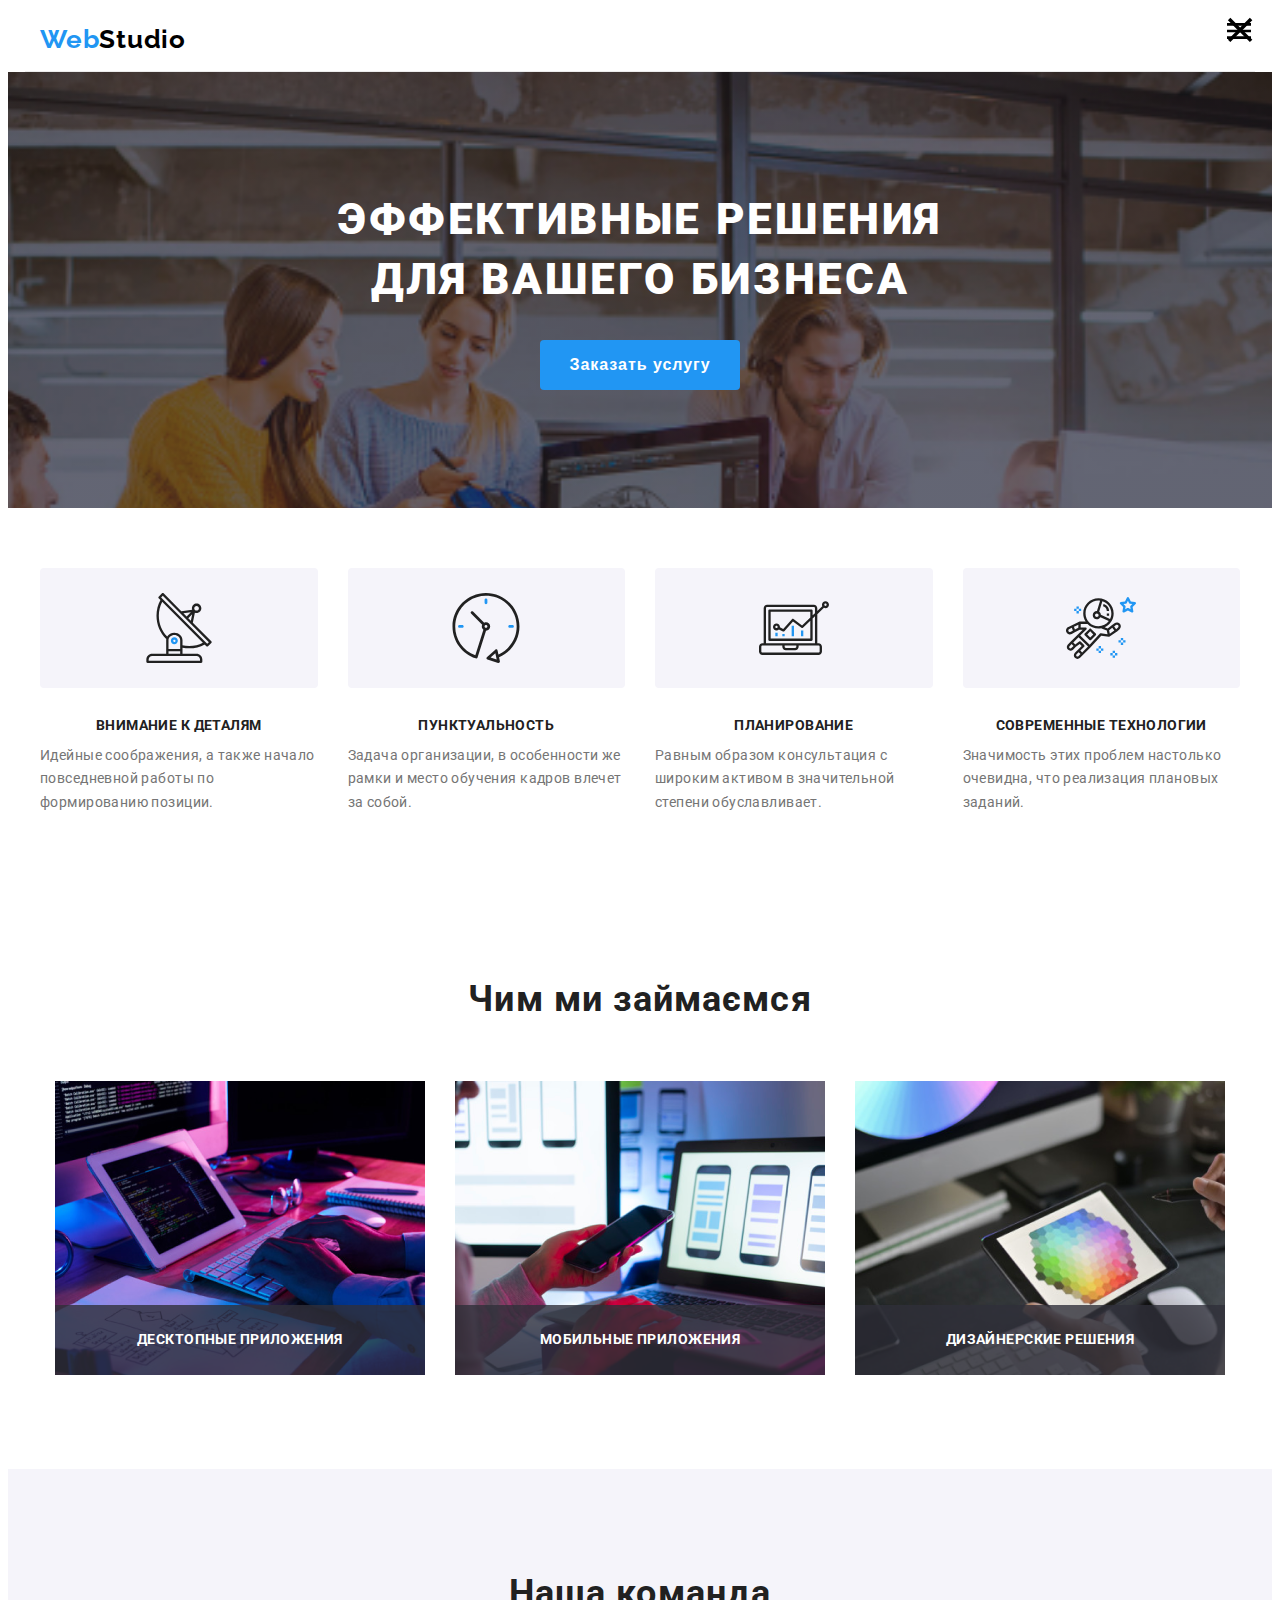
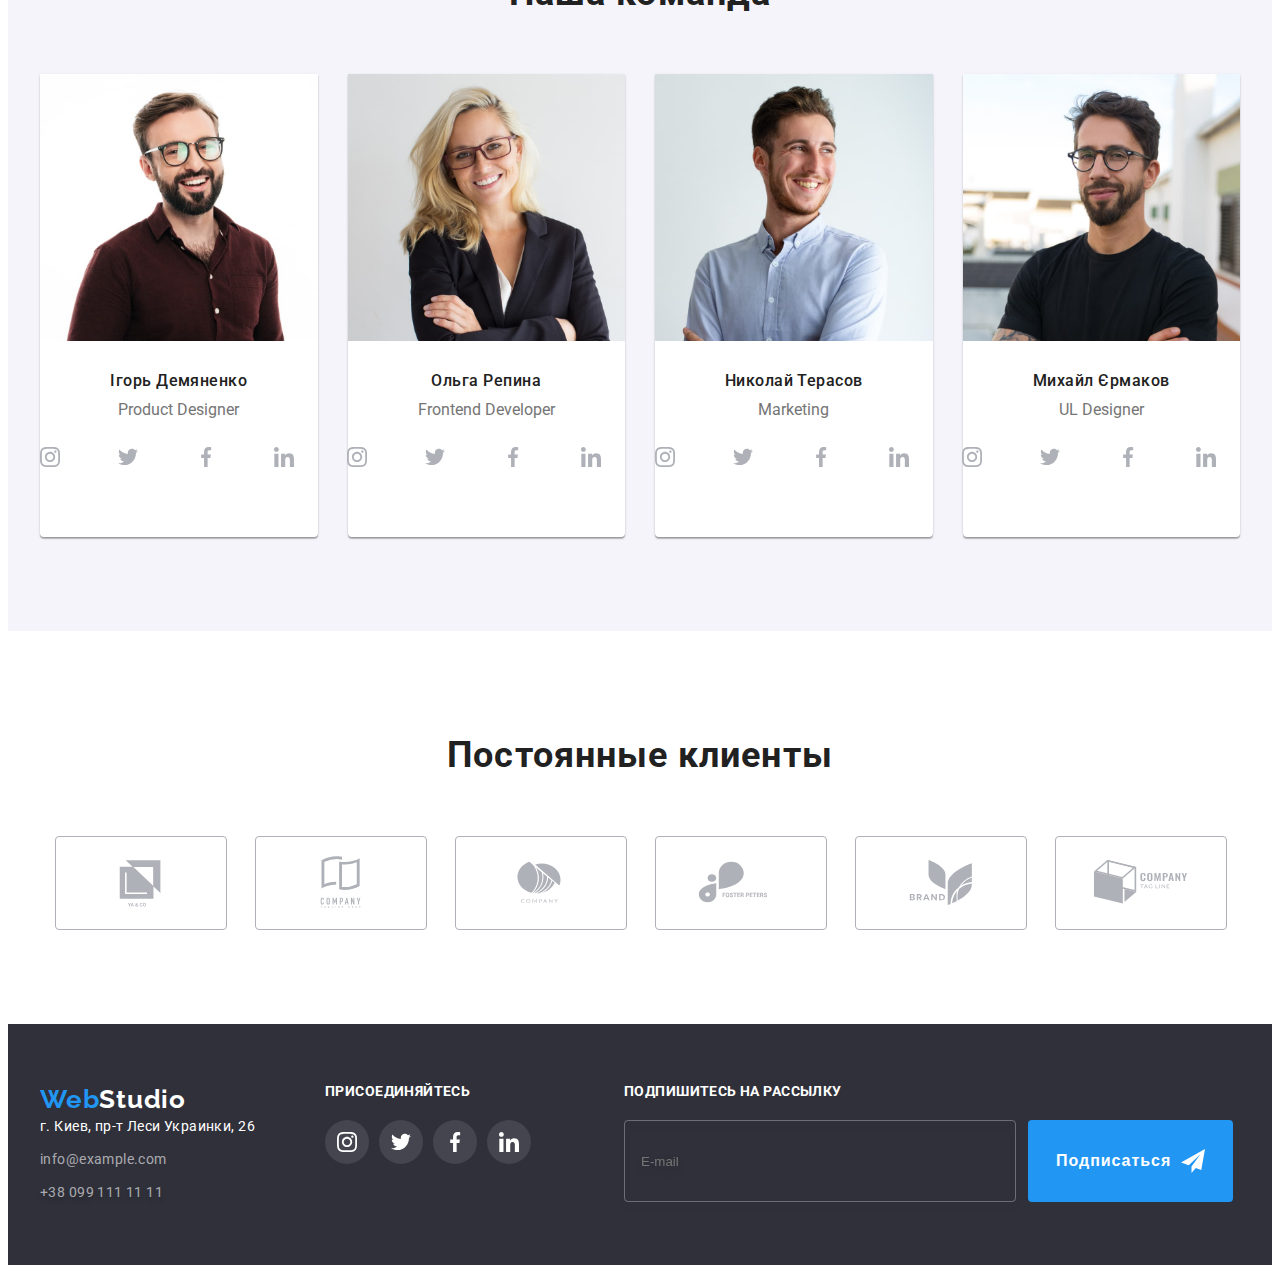
==== commit dc55107f: "ще тріки спроб допиляти меню" ====
--- a/index.html
+++ b/index.html
@@ -20,12 +20,13 @@
         <header class="header">
                 <div class="header-sectios container">
                     <a href="./index.html" class="logo">Web<span class="logo--black">Studio</span></a>
-                    <button class="header__btn">
+                    <button class="header__btn js-open-menu" aria-expanded="false" aria-controls="mobile-menu">
                         <svg width="40" height="40" >
-                            <use href="./images/symbol-defs.svg#icon-menu"></use>
+                            <use class="icon-menu" href="./images/symbol-defs.svg#icon-menu"></use>
+                            <use class="icon-close" href="./images/symbol-defs.svg#icon-close"></use>
                         </svg>
                     </button>
-                    <div class="mobil-menu">
+                    <div class="mobil-menu js-menu-container">
                         <nav class="header-nav">
                             <ul class="header-nav__list">
                                 <li class="header-nav__item ">
--- a/css/main.min.css
+++ b/css/main.min.css
@@ -1,2 +1,2 @@
-:root{--color-page: #757575;--title-color: #212121;--whitу-color: #ffffff;--whity-color-back: #f5f4fa;--color-second: #2f303a;--color-footer: rgba(255, 255, 255, 0.6);--accent: #2196f3;--but: #188ce8;--wigth-pege: 1200px;--lateral-padding: 15px;--icon-fill: #afb1b8;--bak-color-mak: rgba(47, 48, 58, 0.8);--color-taxt-footer: rgba(255, 255, 255, 0.6);--color-logo-header: #000}.ninja{position:absolute;white-space:nowrap;width:1px;height:1px;overflow:hidden;border:0;padding:0;clip:rect(0 0 0 0);clip-path:inset(50%);margin:-1px}.page{color:var(--color-page);font-family:'Roboto', sans-serif}.preference-list__title{font-weight:bold;font-size:14px;line-height:1.14;letter-spacing:0.03em}.preference-list__text{font-size:14px;line-height:1.71;letter-spacing:0.03em}h1,h2,h3,h4,h5,h6{margin-top:0;margin-bottom:0}p{margin-top:0px;margin-bottom:0px}a{text-decoration:none}ul{list-style:none;padding:0;margin:0}.container{padding-left:15px;padding-right:15px;margin:0 auto}@media screen and (min-width: 480px){.container{width:480px}}@media screen and (min-width: 768px){.container{width:768px}}@media screen and (min-width: 1200px){.container{width:1200px}}@media screen and (min-width: 768px){.flex-list{display:flex;justify-content:center;flex-wrap:wrap;margin:-15px}}@media screen and (min-width: 768px){.flex-list__item{margin:15px}}.button{min-width:200px;min-height:50px;color:var(--whitу-color);font-weight:bold;font-size:16px;line-height:1.87;letter-spacing:0.06em;border-radius:4px;border:none;background-color:var(--accent);transition:background-color 250ms cubic-bezier(0.4, 0, 0.2, 1)}.button:hover{cursor:pointer;background-color:var(--but)}.title{color:var(--title-color);font-weight:bold;font-size:14px;line-height:1.4;letter-spacing:0.03em;text-transform:uppercase}.title.big{font-weight:bold;font-size:36px;line-height:1.7;text-align:center;letter-spacing:0.03em;text-transform:none;margin-bottom:50px}.portfolio .title{text-transform:none;font-weight:bold;font-size:18px;line-height:2;letter-spacing:0.06em;text-align:left}.logo{font-family:Raleway;font-weight:700;font-size:26px;line-height:1.19;letter-spacing:0.03em;text-decoration:none;color:var(--accent)}.hovers{transition:color 250ms cubic-bezier(0.4, 0, 0.2, 1)}.hovers:hover,.hovers:focus{color:var(--accent)}.hero{display:block;background-color:var(--color-second);background-image:linear-gradient(rgba(47,48,58,0.4), rgba(47,48,58,0.4)),url("../images/header-bacgraund.jpg");background-repeat:no-repeat;background-size:cover;width:100%;max-width:1600px;margin:0 auto}.hero__box{text-align:center;padding-top:118px;padding-bottom:118px}.hero__title{font-weight:900;font-size:21px;line-height:1.62;text-align:center;letter-spacing:0.06em;text-transform:uppercase;margin-bottom:30px;color:var(--whitу-color)}@media screen and (min-width: 480px){.hero__title{font-size:26px}}@media screen and (min-width: 1200px){.hero__title{font-size:44px;line-height:1.36}}.preference-list{padding-top:60px;padding-bottom:60px}@media screen and (min-width: 768px){.preference-list{display:flex;flex-wrap:wrap;margin:-15px}}.preference-list__item{max-width:450px}@media screen and (min-width: 768px){.preference-list__item{width:calc((100% - 2 * 30px) / 2);margin:15px}}@media screen and (min-width: 1200px){.preference-list__item{width:calc((100% - 4 * 30px) / 4)}}@media screen and (max-width: 768px){.preference-list__item:not(:last-child){margin-bottom:30px}}.preference-list__icon{width:100%;height:120px;border-radius:4px;background-color:var(--whity-color-back);display:flex;justify-content:center;align-items:center;margin-bottom:30px}.preference-list__title{margin-bottom:10px;text-align:center;text-transform:uppercase;color:#212121}@media screen and (max-width: 1200px){.services{display:none}}.services__sektion{padding-top:94px;padding-bottom:94px}.services__box{position:relative}.services__img{display:block;width:100%;height:auto}.services__nam{position:absolute;bottom:0;left:0;text-align:center;width:100%;padding-top:27px;padding-bottom:27px;font-weight:bold;font-size:14px;line-height:1.14;letter-spacing:0.03em;text-transform:uppercase;color:var(--whitу-color);background-color:var(--bak-color-mak)}.workers{background-color:var(--whity-color-back)}.workers__section{padding:94px var(--lateral-padding) 94px}.workers__item{padding-bottom:30px;background-color:var(--whitу-color);box-shadow:0px 1px 3px rgba(0,0,0,0.12),0px 1px 1px rgba(0,0,0,0.14),0px 2px 1px rgba(0,0,0,0.2);border-radius:0px 0px 4px 4px;max-width:450px}@media screen and (max-width: 768px){.workers__item{margin-bottom:30px}}@media screen and (min-width: 768px){.workers__item{width:calc((100% - 2 * 30px) / 2)}}@media screen and (min-width: 1200px){.workers__item{width:calc((100% - 4 * 30px) / 4)}}.workers__img{display:block;width:100%}.workers__info{padding-top:30px;text-align:center}.workers__nam{color:var(--title-color);font-weight:500;font-size:16px;line-height:1.2;letter-spacing:0.03em;margin-bottom:10px}.workers__profession{margin-bottom:16px}.social-networks{display:flex;justify-content:center;align-items:center}.social-networks__item{transition:border-radius 250ms cubic-bezier(0.4, 0, 0.2, 1),background-color 250ms cubic-bezier(0.4, 0, 0.2, 1)}.social-networks__item:not(:last-child){margin-right:10px}.social-networks__item:hover,.social-networks__item:focus{background-color:var(--accent);border-radius:50%}.social-networks__icon{padding:12px;fill:var(--icon-fill);width:44px;height:44px}.social-networks__icon:hover,.social-networks__icon:focus{fill:var(--whitу-color)}@media screen and (max-width: 768px){.partners__list{display:flex;justify-content:center;flex-wrap:wrap;margin:-15px}}.partners__item{max-width:210px;margin:15px;width:calc((100% - 30px * 2) / 2)}@media screen and (min-width: 768px){.partners__item{width:226px}}@media screen and (min-width: 1200px){.partners__item{width:170px}}.partners__icon{display:flex;border:1px solid var(--icon-fill);border-radius:4px;color:var(--icon-fill);fill:currentColor;width:100%;height:92px;justify-content:center;align-items:center;transition:fill 250ms cubic-bezier(0.4, 0, 0.2, 1),border-color 250ms cubic-bezier(0.4, 0, 0.2, 1)}.partners__icon:hover,.partners__icon:focus{border-color:var(--accent);fill:var(--accent);cursor:pointer}.partners__box{padding-top:94px;padding-bottom:94px}.footer{background-color:var(--color-second)}.box-footer{display:flex;padding-top:60px;padding-bottom:60px}@media screen and (max-width: 768px){.box-footer{flex-direction:column;align-items:center}}@media screen and (max-width: 1200px){.box-footer{flex-wrap:wrap;justify-content:center}}@media screen and (max-width: 1200px){.box-footer__item:not(:last-child){margin-bottom:60px}}.logo-footer{margin-bottom:20px}@media screen and (max-width: 1200px){.logo-footer{text-align:center;display:block}}.logo-footer__text{color:var(--whitу-color)}.stage-property__list{margin:0px;color:var(--color-footer);font-size:14px;line-height:1.71;letter-spacing:0.03em}@media screen and (max-width: 1200px){.stage-property__list{text-align:center}}.stage-property__item:not(:last-child){margin-bottom:9px}.stage-property__link{display:block;color:var(--whitу-color);text-decoration:none;color:var(--color-taxt-footer)}.stage-property__address{font-style:inherit;font-size:14px;line-height:1.71;letter-spacing:0.03em;color:var(--whitу-color)}.number{font-size:14px;line-height:1.71;letter-spacing:0.03em;color:var(--color-footer);text-shadow:0px 4px 4px rgba(0,0,0,0.25)}.networks-footer{color:var(--whitу-color)}@media screen and (min-width: 768px){.networks-footer{margin-left:165px}}@media screen and (min-width: 1200px){.networks-footer{margin-left:70px}}.networks-footer__list{display:flex}.networks-footer__item:not(:last-child){margin-right:10px}.footer-title{font-weight:bold;font-size:14px;line-height:1.14;letter-spacing:0.03em;text-transform:uppercase;margin-bottom:20px}@media screen and (max-width: 1200px){.footer-title{text-align:center}}.networks-footer__link{display:flex;justify-content:center;align-items:center;width:44px;height:44px;fill:currentColor;color:var(--whitу-color);background-color:rgba(255,255,255,0.1);border-radius:50%;transition:background-color 250ms cubic-bezier(0.4, 0, 0.2, 1)}.networks-footer__link:hover,.networks-footer__link:focus{background-color:var(--accent)}.form-footer{color:var(--whitу-color)}@media screen and (max-width: 480px){.form-footer{width:100%}}@media screen and (min-width: 1200px){.form-footer{margin-left:93px}}.form-footer__input{min-height:50px;width:100%;padding:15px 16px;color:var(--whitу-color);background-color:inherit;border:1px solid rgba(255,255,255,0.3);border-radius:4px;filter:drop-shadow(0px 4px 4px rgba(0,0,0,0.15))}@media screen and (min-width: 480px){.form-footer__input{width:450px}}@media screen and (min-width: 1200px){.form-footer__input{width:358px}}@media screen and (max-width: 1200px){.form-footer__input{margin-bottom:20px}}@media screen and (min-width: 1200px){.form-footer__box{display:flex}}.form-footer__btn{display:flex;justify-content:center;align-items:center;padding:10px 28px;margin:0 auto}@media screen and (min-width: 1200px){.form-footer__btn{margin-left:12px}}.form-footer__icon{margin-left:10px}@media screen and (min-width: 768px){.header-sectios,.header-nav__list,.contacts-list,.header-nav{display:flex;align-items:center}}.header-sectios{border-bottom:1px solid #ececec}.logo--black{color:var(--color-logo-header)}@media screen and (max-width: 768px){.header-nav__item:not(:first-child){margin-top:32px}}@media screen and (min-width: 768px){.header-nav__item:not(:first-child){margin-left:50px}}@media screen and (min-width: 768px){.contacts-list{margin-left:auto}.contacts-list__item:not(:first-child){margin-left:30px}}.contacts-list{margin-top:auto;margin-bottom:64px}@media screen and (min-width: 768px){.line{position:relative}.line::after{position:absolute;bottom:0;display:block;content:'';height:4px;width:100%;border-radius:2px;background-color:var(--accent)}}.header-nav__link{display:block;color:var(--title-color);text-decoration:none;font-weight:500;font-size:40px;line-height:1.175;letter-spacing:0.02em}@media screen and (min-width: 768px){.header-nav__link{padding-top:32px;padding-bottom:32px}}.contacts-list__ling{color:var(--color-page);font-weight:500;font-size:14px;line-height:1.14;letter-spacing:0.02em;text-decoration:none;text-align:center;display:flex;align-items:center}.contacts-list__icon{margin-right:10px;fill:currentColor}@media screen and (max-width: 768px){.contacts-list__icon{display:none}}.header__btn{position:absolute;top:10px;right:15px;z-index:50;border:none;background-color:#fff}.mobil-menu{display:none;position:absolute;top:0;left:0;height:100vh;width:100vw;padding:48px 40px;background-color:#fff}.mobil-menu__box{position:absolute;bottom:48px}.mobil-menu--number{font-weight:500;font-size:30px;line-height:1.18;letter-spacing:0.02em;color:var(--accent);margin-bottom:32px}@media screen and (min-width: 480px){.mobil-menu--number{font-size:34px}}.mobil-menu__list{display:flex}.mobil-menu_link{font-weight:500;font-size:12px;line-height:1.22;letter-spacing:0.02em;color:#2196f3}@media screen and (min-width: 480px){.mobil-menu_link{font-size:18px}}.mobil-menu_link{padding-right:10px;padding-left:10px;border-right:1px solid rgba(33,33,33,0.2)}.mobil-menu_link--retreat{padding-left:0px}.mobil-menu_link--line{border-right:none}
+:root{--color-page: #757575;--title-color: #212121;--whitу-color: #ffffff;--whity-color-back: #f5f4fa;--color-second: #2f303a;--color-footer: rgba(255, 255, 255, 0.6);--accent: #2196f3;--but: #188ce8;--wigth-pege: 1200px;--lateral-padding: 15px;--icon-fill: #afb1b8;--bak-color-mak: rgba(47, 48, 58, 0.8);--color-taxt-footer: rgba(255, 255, 255, 0.6);--color-logo-header: #000}.ninja{position:absolute;white-space:nowrap;width:1px;height:1px;overflow:hidden;border:0;padding:0;clip:rect(0 0 0 0);clip-path:inset(50%);margin:-1px}.page{color:var(--color-page);font-family:'Roboto', sans-serif}.preference-list__title{font-weight:bold;font-size:14px;line-height:1.14;letter-spacing:0.03em}.preference-list__text{font-size:14px;line-height:1.71;letter-spacing:0.03em}h1,h2,h3,h4,h5,h6{margin-top:0;margin-bottom:0}p{margin-top:0px;margin-bottom:0px}a{text-decoration:none}ul{list-style:none;padding:0;margin:0}.container{padding-left:15px;padding-right:15px;margin:0 auto}@media screen and (min-width: 480px){.container{width:480px}}@media screen and (min-width: 768px){.container{width:768px}}@media screen and (min-width: 1200px){.container{width:1200px}}@media screen and (min-width: 768px){.flex-list{display:flex;justify-content:center;flex-wrap:wrap;margin:-15px}}@media screen and (min-width: 768px){.flex-list__item{margin:15px}}.button{min-width:200px;min-height:50px;color:var(--whitу-color);font-weight:bold;font-size:16px;line-height:1.87;letter-spacing:0.06em;border-radius:4px;border:none;background-color:var(--accent);transition:background-color 250ms cubic-bezier(0.4, 0, 0.2, 1)}.button:hover{cursor:pointer;background-color:var(--but)}.title{color:var(--title-color);font-weight:bold;font-size:14px;line-height:1.4;letter-spacing:0.03em;text-transform:uppercase}.title.big{font-weight:bold;font-size:36px;line-height:1.7;text-align:center;letter-spacing:0.03em;text-transform:none;margin-bottom:50px}.portfolio .title{text-transform:none;font-weight:bold;font-size:18px;line-height:2;letter-spacing:0.06em;text-align:left}.logo{font-family:Raleway;font-weight:700;font-size:26px;line-height:1.19;letter-spacing:0.03em;text-decoration:none;color:var(--accent)}.hovers{transition:color 250ms cubic-bezier(0.4, 0, 0.2, 1)}.hovers:hover,.hovers:focus{color:var(--accent)}.hero{display:block;background-color:var(--color-second);background-image:linear-gradient(rgba(47,48,58,0.4), rgba(47,48,58,0.4)),url("../images/header-bacgraund.jpg");background-repeat:no-repeat;background-size:cover;width:100%;max-width:1600px;margin:0 auto}.hero__box{text-align:center;padding-top:118px;padding-bottom:118px}.hero__title{font-weight:900;font-size:21px;line-height:1.62;text-align:center;letter-spacing:0.06em;text-transform:uppercase;margin-bottom:30px;color:var(--whitу-color)}@media screen and (min-width: 480px){.hero__title{font-size:26px}}@media screen and (min-width: 1200px){.hero__title{font-size:44px;line-height:1.36}}.preference-list{padding-top:60px;padding-bottom:60px}@media screen and (min-width: 768px){.preference-list{display:flex;flex-wrap:wrap;margin:-15px}}.preference-list__item{max-width:450px}@media screen and (min-width: 768px){.preference-list__item{width:calc((100% - 2 * 30px) / 2);margin:15px}}@media screen and (min-width: 1200px){.preference-list__item{width:calc((100% - 4 * 30px) / 4)}}@media screen and (max-width: 768px){.preference-list__item:not(:last-child){margin-bottom:30px}}.preference-list__icon{width:100%;height:120px;border-radius:4px;background-color:var(--whity-color-back);display:flex;justify-content:center;align-items:center;margin-bottom:30px}.preference-list__title{margin-bottom:10px;text-align:center;text-transform:uppercase;color:#212121}@media screen and (max-width: 1200px){.services{display:none}}.services__sektion{padding-top:94px;padding-bottom:94px}.services__box{position:relative}.services__img{display:block;width:100%;height:auto}.services__nam{position:absolute;bottom:0;left:0;text-align:center;width:100%;padding-top:27px;padding-bottom:27px;font-weight:bold;font-size:14px;line-height:1.14;letter-spacing:0.03em;text-transform:uppercase;color:var(--whitу-color);background-color:var(--bak-color-mak)}.workers{background-color:var(--whity-color-back)}.workers__section{padding:94px var(--lateral-padding) 94px}.workers__item{padding-bottom:30px;background-color:var(--whitу-color);box-shadow:0px 1px 3px rgba(0,0,0,0.12),0px 1px 1px rgba(0,0,0,0.14),0px 2px 1px rgba(0,0,0,0.2);border-radius:0px 0px 4px 4px;max-width:450px}@media screen and (max-width: 768px){.workers__item{margin-bottom:30px}}@media screen and (min-width: 768px){.workers__item{width:calc((100% - 2 * 30px) / 2)}}@media screen and (min-width: 1200px){.workers__item{width:calc((100% - 4 * 30px) / 4)}}.workers__img{display:block;width:100%}.workers__info{padding-top:30px;text-align:center}.workers__nam{color:var(--title-color);font-weight:500;font-size:16px;line-height:1.2;letter-spacing:0.03em;margin-bottom:10px}.workers__profession{margin-bottom:16px}.social-networks{display:flex;justify-content:center;align-items:center}.social-networks__item{transition:border-radius 250ms cubic-bezier(0.4, 0, 0.2, 1),background-color 250ms cubic-bezier(0.4, 0, 0.2, 1)}.social-networks__item:not(:last-child){margin-right:10px}.social-networks__item:hover,.social-networks__item:focus{background-color:var(--accent);border-radius:50%}.social-networks__icon{padding:12px;fill:var(--icon-fill);width:44px;height:44px}.social-networks__icon:hover,.social-networks__icon:focus{fill:var(--whitу-color)}@media screen and (max-width: 768px){.partners__list{display:flex;justify-content:center;flex-wrap:wrap;margin:-15px}}.partners__item{max-width:210px;margin:15px;width:calc((100% - 30px * 2) / 2)}@media screen and (min-width: 768px){.partners__item{width:226px}}@media screen and (min-width: 1200px){.partners__item{width:170px}}.partners__icon{display:flex;border:1px solid var(--icon-fill);border-radius:4px;color:var(--icon-fill);fill:currentColor;width:100%;height:92px;justify-content:center;align-items:center;transition:fill 250ms cubic-bezier(0.4, 0, 0.2, 1),border-color 250ms cubic-bezier(0.4, 0, 0.2, 1)}.partners__icon:hover,.partners__icon:focus{border-color:var(--accent);fill:var(--accent);cursor:pointer}.partners__box{padding-top:94px;padding-bottom:94px}.footer{background-color:var(--color-second)}.box-footer{display:flex;padding-top:60px;padding-bottom:60px}@media screen and (max-width: 768px){.box-footer{flex-direction:column;align-items:center}}@media screen and (max-width: 1200px){.box-footer{flex-wrap:wrap;justify-content:center}}@media screen and (max-width: 1200px){.box-footer__item:not(:last-child){margin-bottom:60px}}.logo-footer{margin-bottom:20px}@media screen and (max-width: 1200px){.logo-footer{text-align:center;display:block}}.logo-footer__text{color:var(--whitу-color)}.stage-property__list{margin:0px;color:var(--color-footer);font-size:14px;line-height:1.71;letter-spacing:0.03em}@media screen and (max-width: 1200px){.stage-property__list{text-align:center}}.stage-property__item:not(:last-child){margin-bottom:9px}.stage-property__link{display:block;color:var(--whitу-color);text-decoration:none;color:var(--color-taxt-footer)}.stage-property__address{font-style:inherit;font-size:14px;line-height:1.71;letter-spacing:0.03em;color:var(--whitу-color)}.number{font-size:14px;line-height:1.71;letter-spacing:0.03em;color:var(--color-footer);text-shadow:0px 4px 4px rgba(0,0,0,0.25)}.networks-footer{color:var(--whitу-color)}@media screen and (min-width: 768px){.networks-footer{margin-left:165px}}@media screen and (min-width: 1200px){.networks-footer{margin-left:70px}}.networks-footer__list{display:flex}.networks-footer__item:not(:last-child){margin-right:10px}.footer-title{font-weight:bold;font-size:14px;line-height:1.14;letter-spacing:0.03em;text-transform:uppercase;margin-bottom:20px}@media screen and (max-width: 1200px){.footer-title{text-align:center}}.networks-footer__link{display:flex;justify-content:center;align-items:center;width:44px;height:44px;fill:currentColor;color:var(--whitу-color);background-color:rgba(255,255,255,0.1);border-radius:50%;transition:background-color 250ms cubic-bezier(0.4, 0, 0.2, 1)}.networks-footer__link:hover,.networks-footer__link:focus{background-color:var(--accent)}.form-footer{color:var(--whitу-color)}@media screen and (max-width: 480px){.form-footer{width:100%}}@media screen and (min-width: 1200px){.form-footer{margin-left:93px}}.form-footer__input{min-height:50px;width:100%;padding:15px 16px;color:var(--whitу-color);background-color:inherit;border:1px solid rgba(255,255,255,0.3);border-radius:4px;filter:drop-shadow(0px 4px 4px rgba(0,0,0,0.15))}@media screen and (min-width: 480px){.form-footer__input{width:450px}}@media screen and (min-width: 1200px){.form-footer__input{width:358px}}@media screen and (max-width: 1200px){.form-footer__input{margin-bottom:20px}}@media screen and (min-width: 1200px){.form-footer__box{display:flex}}.form-footer__btn{display:flex;justify-content:center;align-items:center;padding:10px 28px;margin:0 auto}@media screen and (min-width: 1200px){.form-footer__btn{margin-left:12px}}.form-footer__icon{margin-left:10px}@media screen and (min-width: 768px){.header-sectios,.header-nav__list,.contacts-list,.header-nav{display:flex;align-items:center}}.header-sectios{padding-top:16px;padding-bottom:16px;border-bottom:1px solid #ececec}.logo--black{color:var(--color-logo-header)}@media screen and (max-width: 768px){.header-nav__item:not(:first-child){margin-top:32px}}@media screen and (min-width: 768px){.header-nav__item:not(:first-child){margin-left:50px}}@media screen and (min-width: 768px){.contacts-list{margin-left:auto}.contacts-list__item:not(:first-child){margin-left:30px}}.contacts-list{margin-top:auto;margin-bottom:64px}@media screen and (min-width: 768px){.line{position:relative}.line::after{position:absolute;bottom:0;display:block;content:'';height:4px;width:100%;border-radius:2px;background-color:var(--accent)}}.header-nav__link{display:block;color:var(--title-color);text-decoration:none;font-weight:500;font-size:40px;line-height:1.175;letter-spacing:0.02em}@media screen and (min-width: 768px){.header-nav__link{padding-top:32px;padding-bottom:32px}}.contacts-list__ling{color:var(--color-page);font-weight:500;font-size:14px;line-height:1.14;letter-spacing:0.02em;text-decoration:none;text-align:center;display:flex;align-items:center}.contacts-list__icon{margin-right:10px;fill:currentColor}@media screen and (max-width: 768px){.contacts-list__icon{display:none}}.header__btn{position:absolute;top:10px;right:15px;z-index:50;border:none;background-color:#fff}.mobil-menu{transform:translateX(100%);position:absolute;top:0;left:0;height:100vh;width:100vw;padding:48px 40px;background-color:#fff;transition:transform 250ms linear}.mobil-menu.is-open{transform:translateX(0)}.mobil-menu__box{position:absolute;bottom:48px}.mobil-menu--number{font-weight:500;font-size:30px;line-height:1.18;letter-spacing:0.02em;color:var(--accent);margin-bottom:32px}@media screen and (min-width: 480px){.mobil-menu--number{font-size:34px}}.mobil-menu__list{display:flex}.mobil-menu_link{font-weight:500;font-size:12px;line-height:1.22;letter-spacing:0.02em;color:#2196f3}@media screen and (min-width: 480px){.mobil-menu_link{font-size:18px}}.mobil-menu_link{padding-right:10px;padding-left:10px;border-right:1px solid rgba(33,33,33,0.2)}.mobil-menu_link--retreat{padding-left:0px}.mobil-menu_link--line{border-right:none}
 /*# sourceMappingURL=main.min.css.map */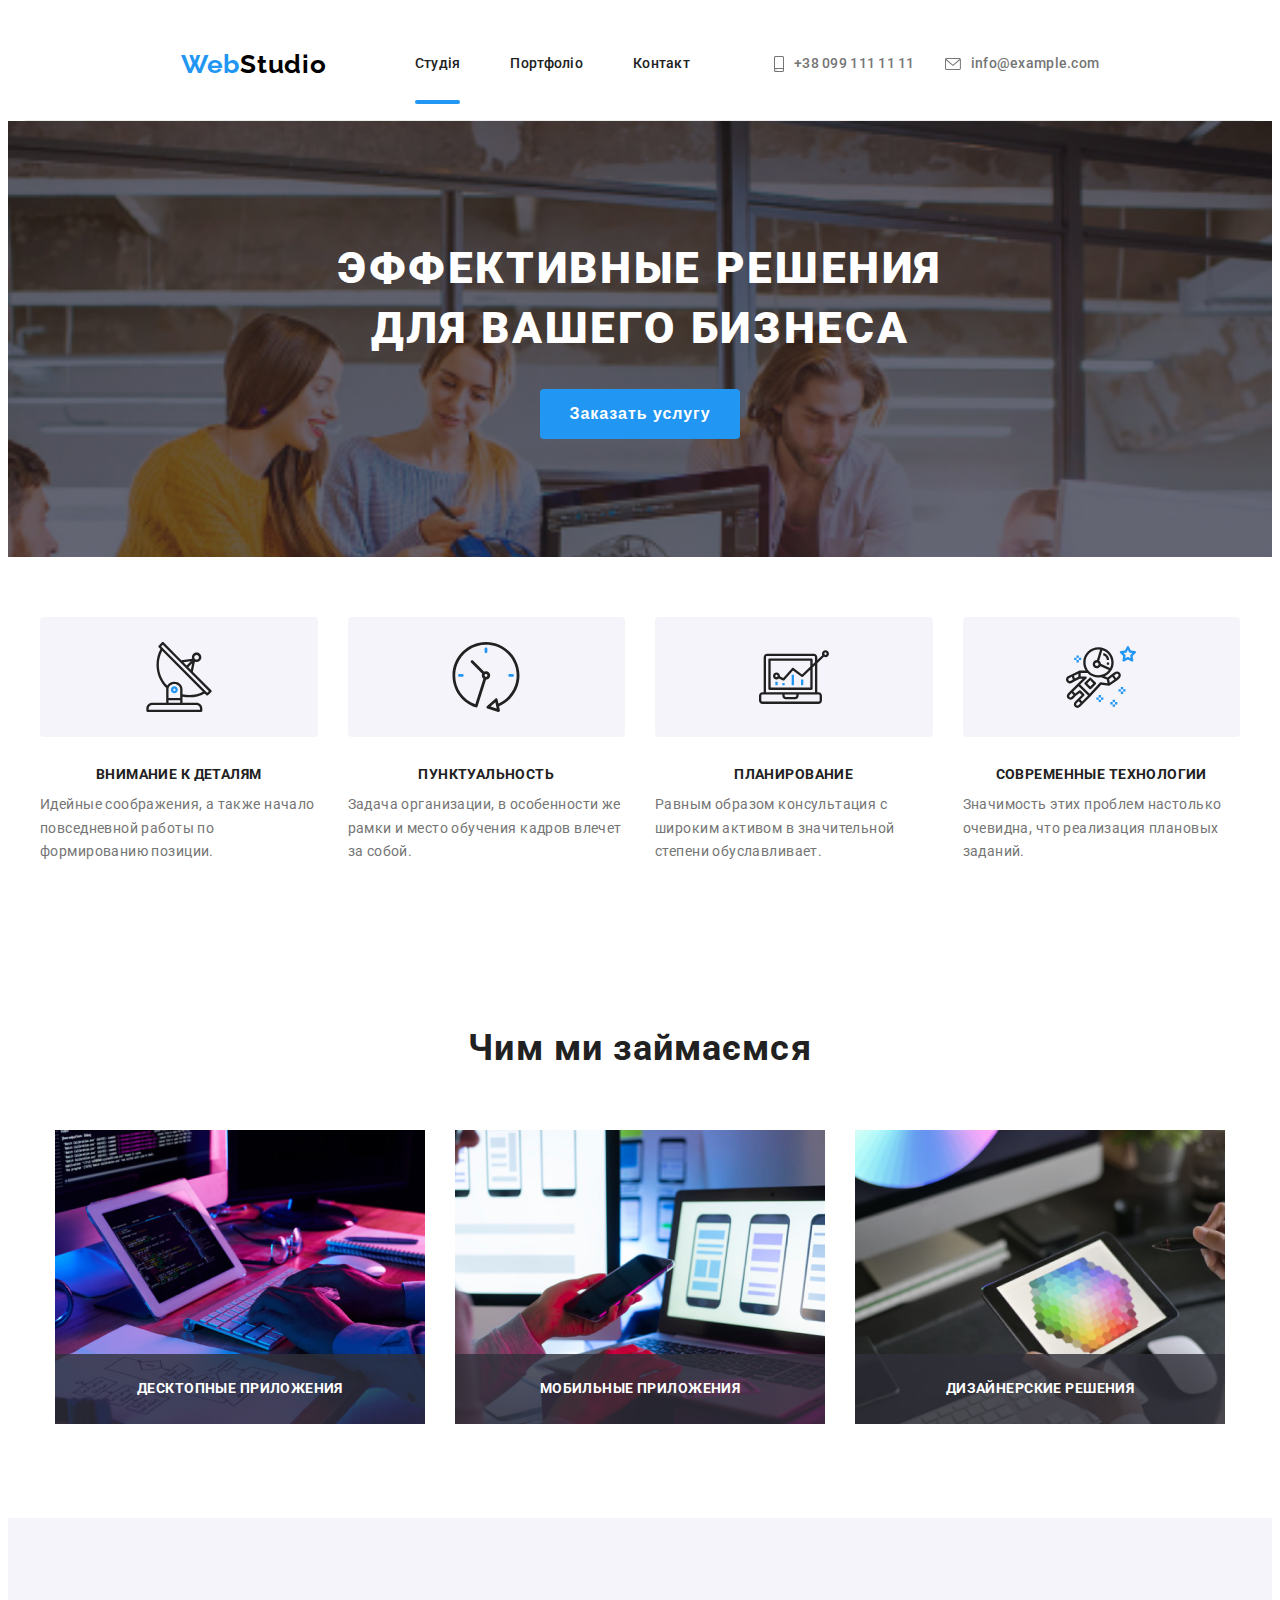
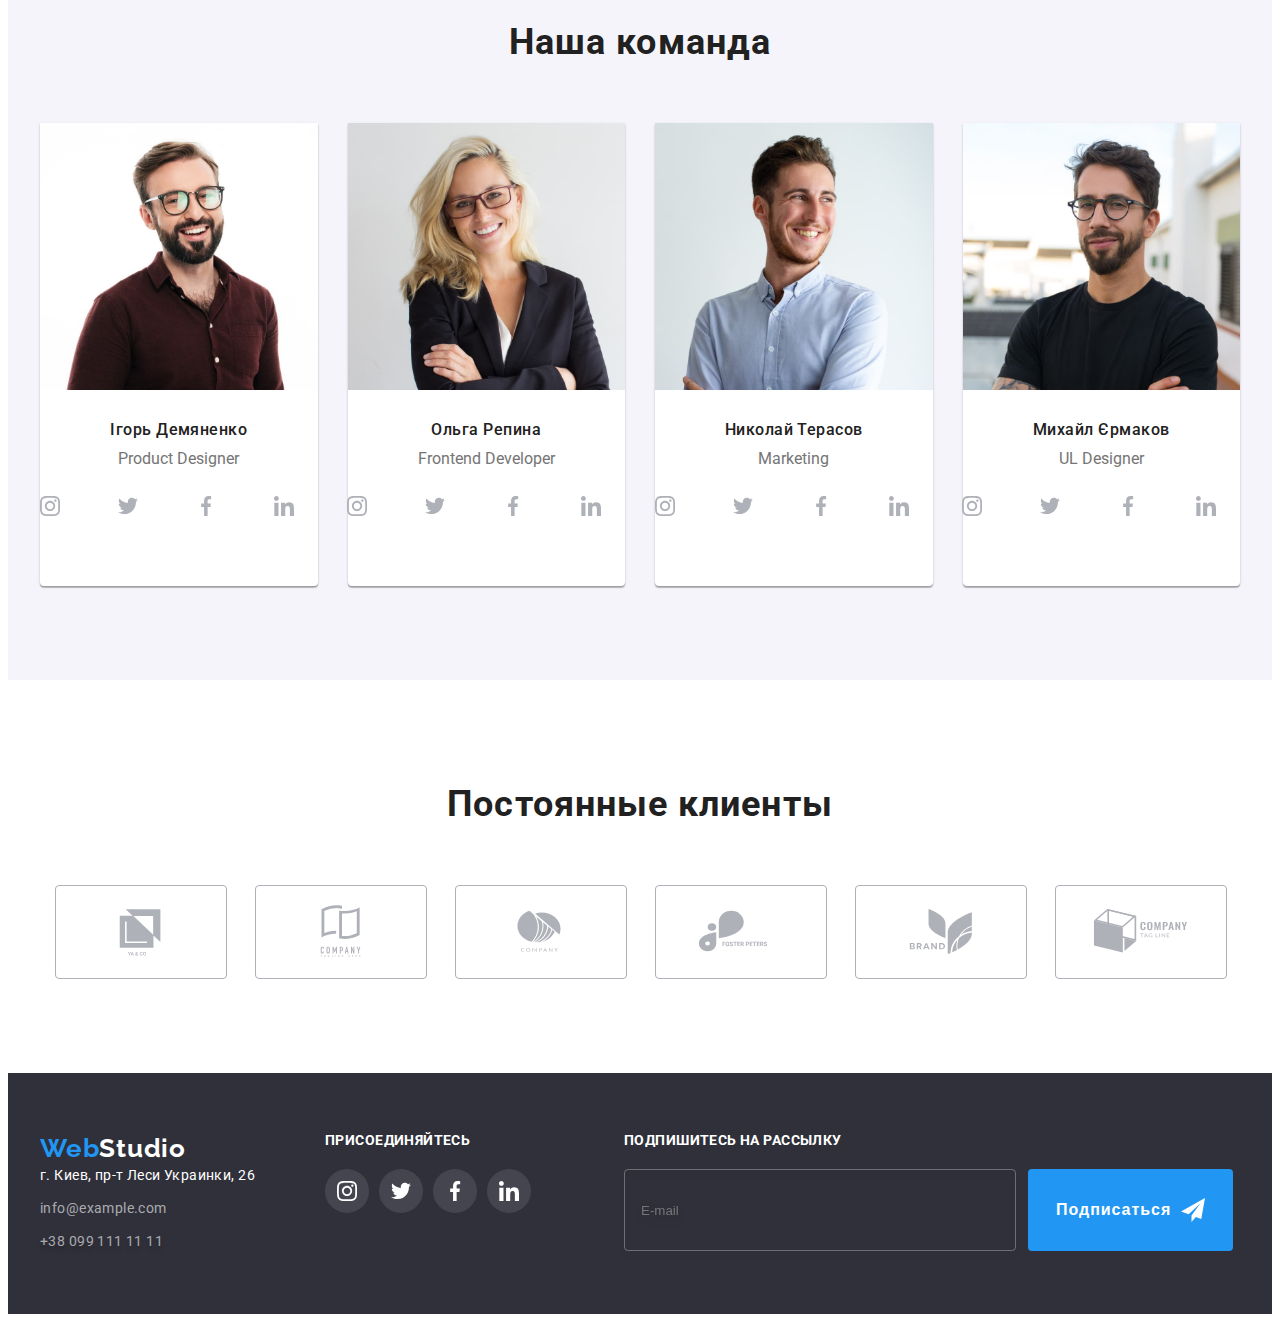
==== commit 3fd6153a: "мобільне меню" ====
--- a/index.html
+++ b/index.html
@@ -20,13 +20,17 @@
         <header class="header">
                 <div class="header-sectios container">
                     <a href="./index.html" class="logo">Web<span class="logo--black">Studio</span></a>
-                    <button class="header__btn js-open-menu" aria-expanded="false" aria-controls="mobile-menu">
+                    <button type="button" class="header__btn js-open-menu hovers" aria-expanded="false" aria-controls="mobile-menu">
                         <svg width="40" height="40" >
                             <use class="icon-menu" href="./images/symbol-defs.svg#icon-menu"></use>
-                            <use class="icon-close" href="./images/symbol-defs.svg#icon-close"></use>
                         </svg>
                     </button>
-                    <div class="mobil-menu js-menu-container">
+                    <div class="mobil-menu js-menu-container ">
+                        <button type="button" class="header__btn js-close-menu hovers" aria-expanded="false" aria-controls="mobile-menu">
+                            <svg width="40" height="40">
+                                <use class="icon-close" href="./images/symbol-defs.svg#icon-close"></use>
+                            </svg>
+                        </button>
                         <nav class="header-nav">
                             <ul class="header-nav__list">
                                 <li class="header-nav__item ">
@@ -40,7 +44,6 @@
                                 </li>
                             </ul>
                         </nav>
-                        <div class="mobil-menu__box">
                             <ul class="contacts-list">
                                 <li class="contacts-list__item "><a href="tel:+380991111111" class="contacts-list__ling hovers mobil-menu--number">
                                         <svg class="contacts-list__icon" width="10" height="16">
@@ -59,7 +62,7 @@
                                 <li class="mobil-menu__item"><a class="mobil-menu_link" href="">Twitter</a></li>
                                 <li class="mobil-menu__item"><a class="mobil-menu_link" href="">Facebook</a></li>
                                 <li class="mobil-menu__item"><a class="mobil-menu_link mobil-menu_link--line" href="">LinkedIn</a></li>
-                            </ul>
+                         
                         </div>
                     </div>
                 </div>
@@ -388,7 +391,7 @@
         </div>
     </footer>
  <!-- Модалка  is-hidden-->
-        <!-- <div data-modal class="backdrop is-hidden">
+        <div data-modal class="backdrop is-hidden">
             <div class="modal">
                 <button data-modal-close type="button" class="close-button">
                     <svg width="18" height="18">
@@ -435,7 +438,7 @@
                 </form>
             </div>
         </div>
-        <script src="./js/modal.js"></script> -->
+        <script src="./js/modal.js"></script>
         <script src="./js/mobile-menu.js"></script>
     </body>
     </html>--- a/css/main.min.css
+++ b/css/main.min.css
@@ -1,2 +1,2 @@
-:root{--color-page: #757575;--title-color: #212121;--whitу-color: #ffffff;--whity-color-back: #f5f4fa;--color-second: #2f303a;--color-footer: rgba(255, 255, 255, 0.6);--accent: #2196f3;--but: #188ce8;--wigth-pege: 1200px;--lateral-padding: 15px;--icon-fill: #afb1b8;--bak-color-mak: rgba(47, 48, 58, 0.8);--color-taxt-footer: rgba(255, 255, 255, 0.6);--color-logo-header: #000}.ninja{position:absolute;white-space:nowrap;width:1px;height:1px;overflow:hidden;border:0;padding:0;clip:rect(0 0 0 0);clip-path:inset(50%);margin:-1px}.page{color:var(--color-page);font-family:'Roboto', sans-serif}.preference-list__title{font-weight:bold;font-size:14px;line-height:1.14;letter-spacing:0.03em}.preference-list__text{font-size:14px;line-height:1.71;letter-spacing:0.03em}h1,h2,h3,h4,h5,h6{margin-top:0;margin-bottom:0}p{margin-top:0px;margin-bottom:0px}a{text-decoration:none}ul{list-style:none;padding:0;margin:0}.container{padding-left:15px;padding-right:15px;margin:0 auto}@media screen and (min-width: 480px){.container{width:480px}}@media screen and (min-width: 768px){.container{width:768px}}@media screen and (min-width: 1200px){.container{width:1200px}}@media screen and (min-width: 768px){.flex-list{display:flex;justify-content:center;flex-wrap:wrap;margin:-15px}}@media screen and (min-width: 768px){.flex-list__item{margin:15px}}.button{min-width:200px;min-height:50px;color:var(--whitу-color);font-weight:bold;font-size:16px;line-height:1.87;letter-spacing:0.06em;border-radius:4px;border:none;background-color:var(--accent);transition:background-color 250ms cubic-bezier(0.4, 0, 0.2, 1)}.button:hover{cursor:pointer;background-color:var(--but)}.title{color:var(--title-color);font-weight:bold;font-size:14px;line-height:1.4;letter-spacing:0.03em;text-transform:uppercase}.title.big{font-weight:bold;font-size:36px;line-height:1.7;text-align:center;letter-spacing:0.03em;text-transform:none;margin-bottom:50px}.portfolio .title{text-transform:none;font-weight:bold;font-size:18px;line-height:2;letter-spacing:0.06em;text-align:left}.logo{font-family:Raleway;font-weight:700;font-size:26px;line-height:1.19;letter-spacing:0.03em;text-decoration:none;color:var(--accent)}.hovers{transition:color 250ms cubic-bezier(0.4, 0, 0.2, 1)}.hovers:hover,.hovers:focus{color:var(--accent)}.hero{display:block;background-color:var(--color-second);background-image:linear-gradient(rgba(47,48,58,0.4), rgba(47,48,58,0.4)),url("../images/header-bacgraund.jpg");background-repeat:no-repeat;background-size:cover;width:100%;max-width:1600px;margin:0 auto}.hero__box{text-align:center;padding-top:118px;padding-bottom:118px}.hero__title{font-weight:900;font-size:21px;line-height:1.62;text-align:center;letter-spacing:0.06em;text-transform:uppercase;margin-bottom:30px;color:var(--whitу-color)}@media screen and (min-width: 480px){.hero__title{font-size:26px}}@media screen and (min-width: 1200px){.hero__title{font-size:44px;line-height:1.36}}.preference-list{padding-top:60px;padding-bottom:60px}@media screen and (min-width: 768px){.preference-list{display:flex;flex-wrap:wrap;margin:-15px}}.preference-list__item{max-width:450px}@media screen and (min-width: 768px){.preference-list__item{width:calc((100% - 2 * 30px) / 2);margin:15px}}@media screen and (min-width: 1200px){.preference-list__item{width:calc((100% - 4 * 30px) / 4)}}@media screen and (max-width: 768px){.preference-list__item:not(:last-child){margin-bottom:30px}}.preference-list__icon{width:100%;height:120px;border-radius:4px;background-color:var(--whity-color-back);display:flex;justify-content:center;align-items:center;margin-bottom:30px}.preference-list__title{margin-bottom:10px;text-align:center;text-transform:uppercase;color:#212121}@media screen and (max-width: 1200px){.services{display:none}}.services__sektion{padding-top:94px;padding-bottom:94px}.services__box{position:relative}.services__img{display:block;width:100%;height:auto}.services__nam{position:absolute;bottom:0;left:0;text-align:center;width:100%;padding-top:27px;padding-bottom:27px;font-weight:bold;font-size:14px;line-height:1.14;letter-spacing:0.03em;text-transform:uppercase;color:var(--whitу-color);background-color:var(--bak-color-mak)}.workers{background-color:var(--whity-color-back)}.workers__section{padding:94px var(--lateral-padding) 94px}.workers__item{padding-bottom:30px;background-color:var(--whitу-color);box-shadow:0px 1px 3px rgba(0,0,0,0.12),0px 1px 1px rgba(0,0,0,0.14),0px 2px 1px rgba(0,0,0,0.2);border-radius:0px 0px 4px 4px;max-width:450px}@media screen and (max-width: 768px){.workers__item{margin-bottom:30px}}@media screen and (min-width: 768px){.workers__item{width:calc((100% - 2 * 30px) / 2)}}@media screen and (min-width: 1200px){.workers__item{width:calc((100% - 4 * 30px) / 4)}}.workers__img{display:block;width:100%}.workers__info{padding-top:30px;text-align:center}.workers__nam{color:var(--title-color);font-weight:500;font-size:16px;line-height:1.2;letter-spacing:0.03em;margin-bottom:10px}.workers__profession{margin-bottom:16px}.social-networks{display:flex;justify-content:center;align-items:center}.social-networks__item{transition:border-radius 250ms cubic-bezier(0.4, 0, 0.2, 1),background-color 250ms cubic-bezier(0.4, 0, 0.2, 1)}.social-networks__item:not(:last-child){margin-right:10px}.social-networks__item:hover,.social-networks__item:focus{background-color:var(--accent);border-radius:50%}.social-networks__icon{padding:12px;fill:var(--icon-fill);width:44px;height:44px}.social-networks__icon:hover,.social-networks__icon:focus{fill:var(--whitу-color)}@media screen and (max-width: 768px){.partners__list{display:flex;justify-content:center;flex-wrap:wrap;margin:-15px}}.partners__item{max-width:210px;margin:15px;width:calc((100% - 30px * 2) / 2)}@media screen and (min-width: 768px){.partners__item{width:226px}}@media screen and (min-width: 1200px){.partners__item{width:170px}}.partners__icon{display:flex;border:1px solid var(--icon-fill);border-radius:4px;color:var(--icon-fill);fill:currentColor;width:100%;height:92px;justify-content:center;align-items:center;transition:fill 250ms cubic-bezier(0.4, 0, 0.2, 1),border-color 250ms cubic-bezier(0.4, 0, 0.2, 1)}.partners__icon:hover,.partners__icon:focus{border-color:var(--accent);fill:var(--accent);cursor:pointer}.partners__box{padding-top:94px;padding-bottom:94px}.footer{background-color:var(--color-second)}.box-footer{display:flex;padding-top:60px;padding-bottom:60px}@media screen and (max-width: 768px){.box-footer{flex-direction:column;align-items:center}}@media screen and (max-width: 1200px){.box-footer{flex-wrap:wrap;justify-content:center}}@media screen and (max-width: 1200px){.box-footer__item:not(:last-child){margin-bottom:60px}}.logo-footer{margin-bottom:20px}@media screen and (max-width: 1200px){.logo-footer{text-align:center;display:block}}.logo-footer__text{color:var(--whitу-color)}.stage-property__list{margin:0px;color:var(--color-footer);font-size:14px;line-height:1.71;letter-spacing:0.03em}@media screen and (max-width: 1200px){.stage-property__list{text-align:center}}.stage-property__item:not(:last-child){margin-bottom:9px}.stage-property__link{display:block;color:var(--whitу-color);text-decoration:none;color:var(--color-taxt-footer)}.stage-property__address{font-style:inherit;font-size:14px;line-height:1.71;letter-spacing:0.03em;color:var(--whitу-color)}.number{font-size:14px;line-height:1.71;letter-spacing:0.03em;color:var(--color-footer);text-shadow:0px 4px 4px rgba(0,0,0,0.25)}.networks-footer{color:var(--whitу-color)}@media screen and (min-width: 768px){.networks-footer{margin-left:165px}}@media screen and (min-width: 1200px){.networks-footer{margin-left:70px}}.networks-footer__list{display:flex}.networks-footer__item:not(:last-child){margin-right:10px}.footer-title{font-weight:bold;font-size:14px;line-height:1.14;letter-spacing:0.03em;text-transform:uppercase;margin-bottom:20px}@media screen and (max-width: 1200px){.footer-title{text-align:center}}.networks-footer__link{display:flex;justify-content:center;align-items:center;width:44px;height:44px;fill:currentColor;color:var(--whitу-color);background-color:rgba(255,255,255,0.1);border-radius:50%;transition:background-color 250ms cubic-bezier(0.4, 0, 0.2, 1)}.networks-footer__link:hover,.networks-footer__link:focus{background-color:var(--accent)}.form-footer{color:var(--whitу-color)}@media screen and (max-width: 480px){.form-footer{width:100%}}@media screen and (min-width: 1200px){.form-footer{margin-left:93px}}.form-footer__input{min-height:50px;width:100%;padding:15px 16px;color:var(--whitу-color);background-color:inherit;border:1px solid rgba(255,255,255,0.3);border-radius:4px;filter:drop-shadow(0px 4px 4px rgba(0,0,0,0.15))}@media screen and (min-width: 480px){.form-footer__input{width:450px}}@media screen and (min-width: 1200px){.form-footer__input{width:358px}}@media screen and (max-width: 1200px){.form-footer__input{margin-bottom:20px}}@media screen and (min-width: 1200px){.form-footer__box{display:flex}}.form-footer__btn{display:flex;justify-content:center;align-items:center;padding:10px 28px;margin:0 auto}@media screen and (min-width: 1200px){.form-footer__btn{margin-left:12px}}.form-footer__icon{margin-left:10px}@media screen and (min-width: 768px){.header-sectios,.header-nav__list,.contacts-list,.header-nav{display:flex;align-items:center}}.header-sectios{padding-top:16px;padding-bottom:16px;border-bottom:1px solid #ececec}.logo--black{color:var(--color-logo-header)}@media screen and (max-width: 768px){.header-nav__item:not(:first-child){margin-top:32px}}@media screen and (min-width: 768px){.header-nav__item:not(:first-child){margin-left:50px}}@media screen and (min-width: 768px){.contacts-list{margin-left:auto}.contacts-list__item:not(:first-child){margin-left:30px}}.contacts-list{margin-top:auto;margin-bottom:64px}@media screen and (min-width: 768px){.line{position:relative}.line::after{position:absolute;bottom:0;display:block;content:'';height:4px;width:100%;border-radius:2px;background-color:var(--accent)}}.header-nav__link{display:block;color:var(--title-color);text-decoration:none;font-weight:500;font-size:40px;line-height:1.175;letter-spacing:0.02em}@media screen and (min-width: 768px){.header-nav__link{padding-top:32px;padding-bottom:32px}}.contacts-list__ling{color:var(--color-page);font-weight:500;font-size:14px;line-height:1.14;letter-spacing:0.02em;text-decoration:none;text-align:center;display:flex;align-items:center}.contacts-list__icon{margin-right:10px;fill:currentColor}@media screen and (max-width: 768px){.contacts-list__icon{display:none}}.header__btn{position:absolute;top:10px;right:15px;z-index:50;border:none;background-color:#fff}.mobil-menu{transform:translateX(100%);position:absolute;top:0;left:0;height:100vh;width:100vw;padding:48px 40px;background-color:#fff;transition:transform 250ms linear}.mobil-menu.is-open{transform:translateX(0)}.mobil-menu__box{position:absolute;bottom:48px}.mobil-menu--number{font-weight:500;font-size:30px;line-height:1.18;letter-spacing:0.02em;color:var(--accent);margin-bottom:32px}@media screen and (min-width: 480px){.mobil-menu--number{font-size:34px}}.mobil-menu__list{display:flex}.mobil-menu_link{font-weight:500;font-size:12px;line-height:1.22;letter-spacing:0.02em;color:#2196f3}@media screen and (min-width: 480px){.mobil-menu_link{font-size:18px}}.mobil-menu_link{padding-right:10px;padding-left:10px;border-right:1px solid rgba(33,33,33,0.2)}.mobil-menu_link--retreat{padding-left:0px}.mobil-menu_link--line{border-right:none}
+:root{--color-page: #757575;--title-color: #212121;--whitу-color: #ffffff;--whity-color-back: #f5f4fa;--color-second: #2f303a;--color-footer: rgba(255, 255, 255, 0.6);--accent: #2196f3;--but: #188ce8;--wigth-pege: 1200px;--lateral-padding: 15px;--icon-fill: #afb1b8;--bak-color-mak: rgba(47, 48, 58, 0.8);--color-taxt-footer: rgba(255, 255, 255, 0.6);--color-logo-header: #000}.ninja{position:absolute;white-space:nowrap;width:1px;height:1px;overflow:hidden;border:0;padding:0;clip:rect(0 0 0 0);clip-path:inset(50%);margin:-1px}.page{color:var(--color-page);font-family:'Roboto', sans-serif}.preference-list__title{font-weight:bold;font-size:14px;line-height:1.14;letter-spacing:0.03em}.preference-list__text{font-size:14px;line-height:1.71;letter-spacing:0.03em}h1,h2,h3,h4,h5,h6{margin-top:0;margin-bottom:0}p{margin-top:0px;margin-bottom:0px}a{text-decoration:none}ul{list-style:none;padding:0;margin:0}.container{padding-left:15px;padding-right:15px;margin:0 auto}@media screen and (min-width: 480px){.container{width:480px}}@media screen and (min-width: 768px){.container{width:768px}}@media screen and (min-width: 1200px){.container{width:1200px}}@media screen and (min-width: 768px){.flex-list{display:flex;justify-content:center;flex-wrap:wrap;margin:-15px}}@media screen and (min-width: 768px){.flex-list__item{margin:15px}}.button{min-width:200px;min-height:50px;color:var(--whitу-color);font-weight:bold;font-size:16px;line-height:1.87;letter-spacing:0.06em;border-radius:4px;border:none;background-color:var(--accent);transition:background-color 250ms cubic-bezier(0.4, 0, 0.2, 1)}.button:hover{cursor:pointer;background-color:var(--but)}.title{color:var(--title-color);font-weight:bold;font-size:14px;line-height:1.4;letter-spacing:0.03em;text-transform:uppercase}.title.big{font-weight:bold;font-size:36px;line-height:1.7;text-align:center;letter-spacing:0.03em;text-transform:none;margin-bottom:50px}.portfolio .title{text-transform:none;font-weight:bold;font-size:18px;line-height:2;letter-spacing:0.06em;text-align:left}.logo{font-family:Raleway;font-weight:700;font-size:26px;line-height:1.19;letter-spacing:0.03em;text-decoration:none;color:var(--accent)}.hovers{transition:color 250ms cubic-bezier(0.4, 0, 0.2, 1)}.hovers:hover,.hovers:focus{color:var(--accent);fill:var(--accent)}.backdrop{position:fixed;top:0;width:100vw;height:100vh;background-color:rgba(0,0,0,0.2);transition:opacity 250ms cubic-bezier(0.4, 0, 0.2, 1)}.modal{position:absolute;max-width:530px;min-height:580px;top:50%;left:50%;transform:translate(-50%, -50%);padding:40px;background-color:#fff}.close-button{position:absolute;display:flex;justify-content:center;align-items:center;top:8px;right:8px;padding:0;width:30px;height:30px;border-radius:50%;border:1px solid rgba(0,0,0,0.1);background-color:#fff;transition:fill 250ms cubic-bezier(0.4, 0, 0.2, 1)}.close-button:hover{fill:var(--accent)}.is-hidden{visibility:inherit;opacity:0;pointer-events:none}.form-title{margin-bottom:28px;font-weight:bold;font-size:20px;line-height:1.15;text-align:center;letter-spacing:0.03em;color:var(--title-color)}.form-modal__field{position:relative;display:block;margin-bottom:28px}.form-modal__input{display:block;width:100%;min-height:40px;padding:12px;padding-left:42px;border:1px solid rgba(33,33,33,0.2);border-radius:4px;outline:none;transition:border 250ms cubic-bezier(0.4, 0, 0.2, 1)}.form-modal__input:focus-within{border:1px solid var(--accent)}.form-modal__label{position:absolute;top:-18px;left:0;font-size:12px;line-height:1.17;letter-spacing:0.01em}.form-modal__icon{position:absolute;top:50%;left:12px;transform:translateY(-50%);transition:fill 250ms cubic-bezier(0.4, 0, 0.2, 1)}.form-modal__input:focus-within ~ .form-modal__icon{fill:var(--accent)}.form-textarea{display:block;width:100%;height:120px;resize:none;padding:12px 16px;border:1px solid rgba(33,33,33,0.2);border-radius:4px;outline:none;transition:border 250ms cubic-bezier(0.4, 0, 0.2, 1)}.form-textarea::placeholder{font-size:14px;line-height:1.14;letter-spacing:0.01em;color:rgba(117,117,117,0.5)}.form-textarea:focus-within{border:1px solid var(--accent)}.form-checkbox{display:flex;justify-content:center;align-items:center;margin-bottom:30px}.form-checkbox__label{margin-left:8.38px;text-align:center;font-size:14px;line-height:1.71;letter-spacing:0.03em}.form-checkbox__link-contract{color:var(--accent);text-decoration:underline}.form-checkbox__icon{width:16px;height:15px;border:3px solid var(--title-color);fill:white;border-radius:3px;transition:background-color 250ms cubic-bezier(0.4, 0, 0.2, 1),border 250ms cubic-bezier(0.4, 0, 0.2, 1)}.form-checkbox__input:checked+.form-checkbox__icon{background-color:var(--accent);border:none}.form-checkbox__input{appearance:none}.form-modal__button{display:block;margin:0 auto;transition:background-color 250ms cubic-bezier(0.4, 0, 0.2, 1),box-shadow 250ms cubic-bezier(0.4, 0, 0.2, 1)}.form-modal__button:hover{background-color:#188ce8;box-shadow:0px 4px 4px rgba(0,0,0,0.15);border-radius:4px}.hero{display:block;background-color:var(--color-second);background-image:linear-gradient(rgba(47,48,58,0.4), rgba(47,48,58,0.4)),url("../images/header-bacgraund.jpg");background-repeat:no-repeat;background-size:cover;width:100%;max-width:1600px;margin:0 auto}.hero__box{text-align:center;padding-top:118px;padding-bottom:118px}.hero__title{font-weight:900;font-size:21px;line-height:1.62;text-align:center;letter-spacing:0.06em;text-transform:uppercase;margin-bottom:30px;color:var(--whitу-color)}@media screen and (min-width: 480px){.hero__title{font-size:26px}}@media screen and (min-width: 1200px){.hero__title{font-size:44px;line-height:1.36}}.preference-list{padding-top:60px;padding-bottom:60px}@media screen and (min-width: 768px){.preference-list{display:flex;flex-wrap:wrap;margin:-15px}}.preference-list__item{max-width:450px}@media screen and (min-width: 768px){.preference-list__item{width:calc((100% - 2 * 30px) / 2);margin:15px}}@media screen and (min-width: 1200px){.preference-list__item{width:calc((100% - 4 * 30px) / 4)}}@media screen and (max-width: 768px){.preference-list__item:not(:last-child){margin-bottom:30px}}.preference-list__icon{width:100%;height:120px;border-radius:4px;background-color:var(--whity-color-back);display:flex;justify-content:center;align-items:center;margin-bottom:30px}.preference-list__title{margin-bottom:10px;text-align:center;text-transform:uppercase;color:#212121}@media screen and (max-width: 1200px){.services{display:none}}.services__sektion{padding-top:94px;padding-bottom:94px}.services__box{position:relative}.services__img{display:block;width:100%;height:auto}.services__nam{position:absolute;bottom:0;left:0;text-align:center;width:100%;padding-top:27px;padding-bottom:27px;font-weight:bold;font-size:14px;line-height:1.14;letter-spacing:0.03em;text-transform:uppercase;color:var(--whitу-color);background-color:var(--bak-color-mak)}.workers{background-color:var(--whity-color-back)}.workers__section{padding:94px var(--lateral-padding) 94px}.workers__item{padding-bottom:30px;background-color:var(--whitу-color);box-shadow:0px 1px 3px rgba(0,0,0,0.12),0px 1px 1px rgba(0,0,0,0.14),0px 2px 1px rgba(0,0,0,0.2);border-radius:0px 0px 4px 4px;max-width:450px}@media screen and (max-width: 768px){.workers__item{margin-bottom:30px}}@media screen and (min-width: 768px){.workers__item{width:calc((100% - 2 * 30px) / 2)}}@media screen and (min-width: 1200px){.workers__item{width:calc((100% - 4 * 30px) / 4)}}.workers__img{display:block;width:100%}.workers__info{padding-top:30px;text-align:center}.workers__nam{color:var(--title-color);font-weight:500;font-size:16px;line-height:1.2;letter-spacing:0.03em;margin-bottom:10px}.workers__profession{margin-bottom:16px}.social-networks{display:flex;justify-content:center;align-items:center}.social-networks__item{transition:border-radius 250ms cubic-bezier(0.4, 0, 0.2, 1),background-color 250ms cubic-bezier(0.4, 0, 0.2, 1)}.social-networks__item:not(:last-child){margin-right:10px}.social-networks__item:hover,.social-networks__item:focus{background-color:var(--accent);border-radius:50%}.social-networks__icon{padding:12px;fill:var(--icon-fill);width:44px;height:44px}.social-networks__icon:hover,.social-networks__icon:focus{fill:var(--whitу-color)}@media screen and (max-width: 768px){.partners__list{display:flex;justify-content:center;flex-wrap:wrap;margin:-15px}}.partners__item{max-width:210px;margin:15px;width:calc((100% - 30px * 2) / 2)}@media screen and (min-width: 768px){.partners__item{width:226px}}@media screen and (min-width: 1200px){.partners__item{width:170px}}.partners__icon{display:flex;border:1px solid var(--icon-fill);border-radius:4px;color:var(--icon-fill);fill:currentColor;width:100%;height:92px;justify-content:center;align-items:center;transition:fill 250ms cubic-bezier(0.4, 0, 0.2, 1),border-color 250ms cubic-bezier(0.4, 0, 0.2, 1)}.partners__icon:hover,.partners__icon:focus{border-color:var(--accent);fill:var(--accent);cursor:pointer}.partners__box{padding-top:94px;padding-bottom:94px}.footer{background-color:var(--color-second)}.box-footer{display:flex;padding-top:60px;padding-bottom:60px}@media screen and (max-width: 768px){.box-footer{flex-direction:column;align-items:center}}@media screen and (max-width: 1200px){.box-footer{flex-wrap:wrap;justify-content:center}}@media screen and (max-width: 1200px){.box-footer__item:not(:last-child){margin-bottom:60px}}.logo-footer{margin-bottom:20px}@media screen and (max-width: 1200px){.logo-footer{text-align:center;display:block}}.logo-footer__text{color:var(--whitу-color)}.stage-property__list{margin:0px;color:var(--color-footer);font-size:14px;line-height:1.71;letter-spacing:0.03em}@media screen and (max-width: 1200px){.stage-property__list{text-align:center}}.stage-property__item:not(:last-child){margin-bottom:9px}.stage-property__link{display:block;color:var(--whitу-color);text-decoration:none;color:var(--color-taxt-footer)}.stage-property__address{font-style:inherit;font-size:14px;line-height:1.71;letter-spacing:0.03em;color:var(--whitу-color)}.number{font-size:14px;line-height:1.71;letter-spacing:0.03em;color:var(--color-footer);text-shadow:0px 4px 4px rgba(0,0,0,0.25)}.networks-footer{color:var(--whitу-color)}@media screen and (min-width: 768px){.networks-footer{margin-left:165px}}@media screen and (min-width: 1200px){.networks-footer{margin-left:70px}}.networks-footer__list{display:flex}.networks-footer__item:not(:last-child){margin-right:10px}.footer-title{font-weight:bold;font-size:14px;line-height:1.14;letter-spacing:0.03em;text-transform:uppercase;margin-bottom:20px}@media screen and (max-width: 1200px){.footer-title{text-align:center}}.networks-footer__link{display:flex;justify-content:center;align-items:center;width:44px;height:44px;fill:currentColor;color:var(--whitу-color);background-color:rgba(255,255,255,0.1);border-radius:50%;transition:background-color 250ms cubic-bezier(0.4, 0, 0.2, 1)}.networks-footer__link:hover,.networks-footer__link:focus{background-color:var(--accent)}.form-footer{color:var(--whitу-color)}@media screen and (max-width: 480px){.form-footer{width:100%}}@media screen and (min-width: 1200px){.form-footer{margin-left:93px}}.form-footer__input{min-height:50px;width:100%;padding:15px 16px;color:var(--whitу-color);background-color:inherit;border:1px solid rgba(255,255,255,0.3);border-radius:4px;filter:drop-shadow(0px 4px 4px rgba(0,0,0,0.15))}@media screen and (min-width: 480px){.form-footer__input{width:450px}}@media screen and (min-width: 1200px){.form-footer__input{width:358px}}@media screen and (max-width: 1200px){.form-footer__input{margin-bottom:20px}}@media screen and (min-width: 1200px){.form-footer__box{display:flex}}.form-footer__btn{display:flex;justify-content:center;align-items:center;padding:10px 28px;margin:0 auto}@media screen and (min-width: 1200px){.form-footer__btn{margin-left:12px}}.form-footer__icon{margin-left:10px}@media screen and (min-width: 768px){.header-sectios,.header-nav__list,.contacts-list,.header-nav{display:flex;align-items:center;justify-content:center}}.header-sectios{padding-top:16px;padding-bottom:16px;border-bottom:1px solid #ececec}.logo--black{color:var(--color-logo-header)}@media screen and (min-width: 768px){.mobil-menu{display:flex;align-items:center}}@media screen and (max-width: 768px){.header-nav{margin-bottom:auto}}@media screen and (min-width: 768px){.header-nav{margin-left:88px}}@media screen and (max-width: 768px){.header-nav__item:not(:first-child){margin-top:32px}}@media screen and (min-width: 768px){.header-nav__item:not(:first-child){margin-left:50px}}@media screen and (min-width: 768px){.contacts-list{display:block;margin-left:84px}}@media screen and (min-width: 768px) and (min-width: 1200px){.contacts-list__item:not(:first-child){margin-left:30px}}@media screen and (min-width: 1200px){.contacts-list{display:flex}}@media screen and (min-width: 768px){.line{position:relative}.line::after{position:absolute;bottom:0;display:block;content:'';height:4px;width:100%;border-radius:2px;background-color:var(--accent)}}.header-nav__link{display:block;color:var(--title-color);text-decoration:none;font-weight:500;font-size:40px;line-height:1.175;letter-spacing:0.02em}@media screen and (min-width: 768px){.header-nav__link{padding-top:32px;padding-bottom:32px;font-size:14px;line-height:1.14}}.contacts-list__ling{color:var(--color-page);font-weight:500;font-size:14px;line-height:1.14;letter-spacing:0.02em;text-decoration:none;text-align:center;display:flex;align-items:center}.contacts-list__icon{margin-right:10px;fill:currentColor}@media screen and (max-width: 768px){.contacts-list__icon{display:none}}.header__btn{position:absolute;top:10px;right:15px;border:none;background-color:#fff}@media screen and (min-width: 768px){.header__btn{display:none}}@media screen and (max-width: 768px){.contacts-list{margin-bottom:64px}.mobil-menu{display:flex;flex-direction:column;transform:translateX(100%);position:absolute;top:0;left:0;height:100vh;width:100vw;padding:48px 40px;background-color:#fff;transition:transform 250ms linear}.mobil-menu.is-open{transform:translateX(0)}.mobil-menu--number{font-weight:500;font-size:30px;line-height:1.18;letter-spacing:0.02em;color:var(--accent);margin-bottom:32px}}@media screen and (max-width: 768px) and (min-width: 480px){.mobil-menu--number{font-size:34px}}@media screen and (max-width: 768px){.mobil-menu__list{display:flex}.mobil-menu_link{font-weight:500;font-size:12px;line-height:1.22;letter-spacing:0.02em;color:#2196f3}}@media screen and (max-width: 768px) and (min-width: 480px){.mobil-menu_link{font-size:18px}}@media screen and (max-width: 768px){.mobil-menu_link{padding-right:10px;padding-left:10px;border-right:1px solid rgba(33,33,33,0.2)}.mobil-menu_link--retreat{padding-left:0px}.mobil-menu_link--line{border-right:none}}@media screen and (min-width: 768px){.mobil-menu__list{display:none}}
 /*# sourceMappingURL=main.min.css.map */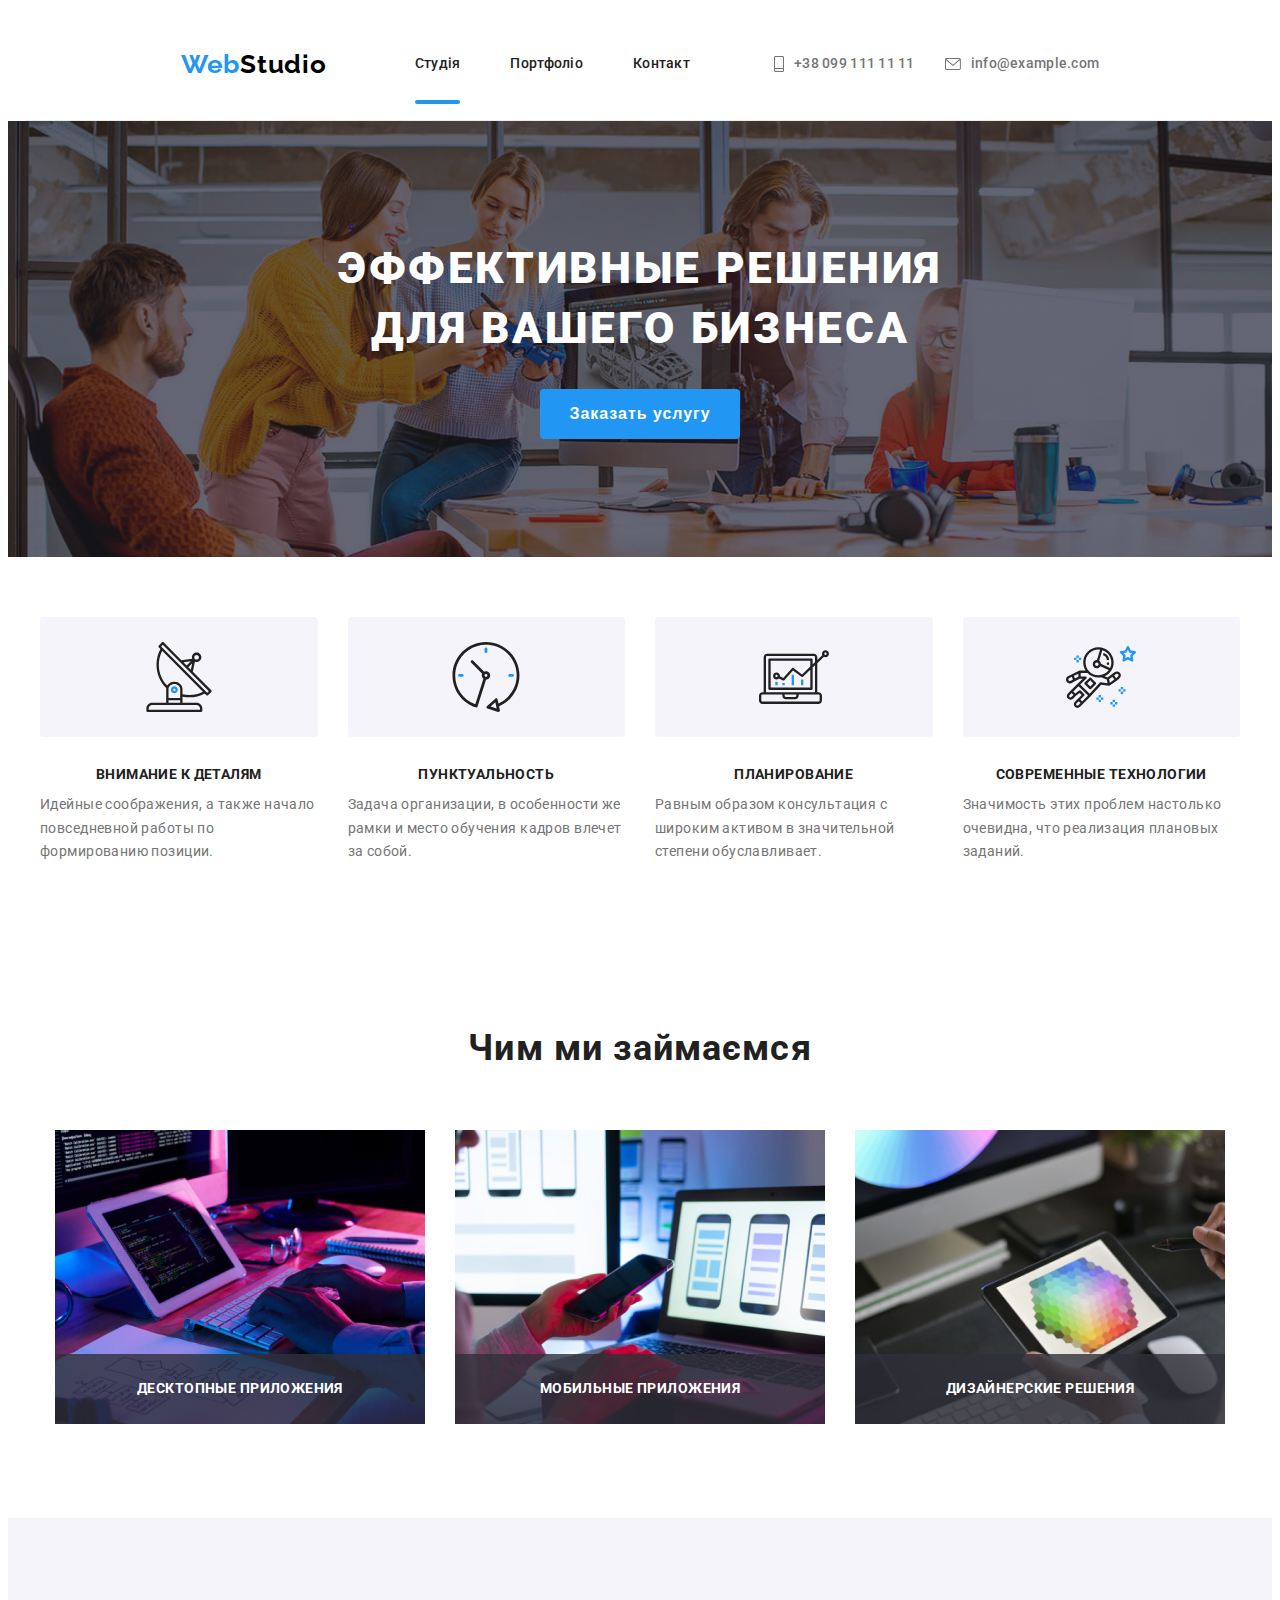
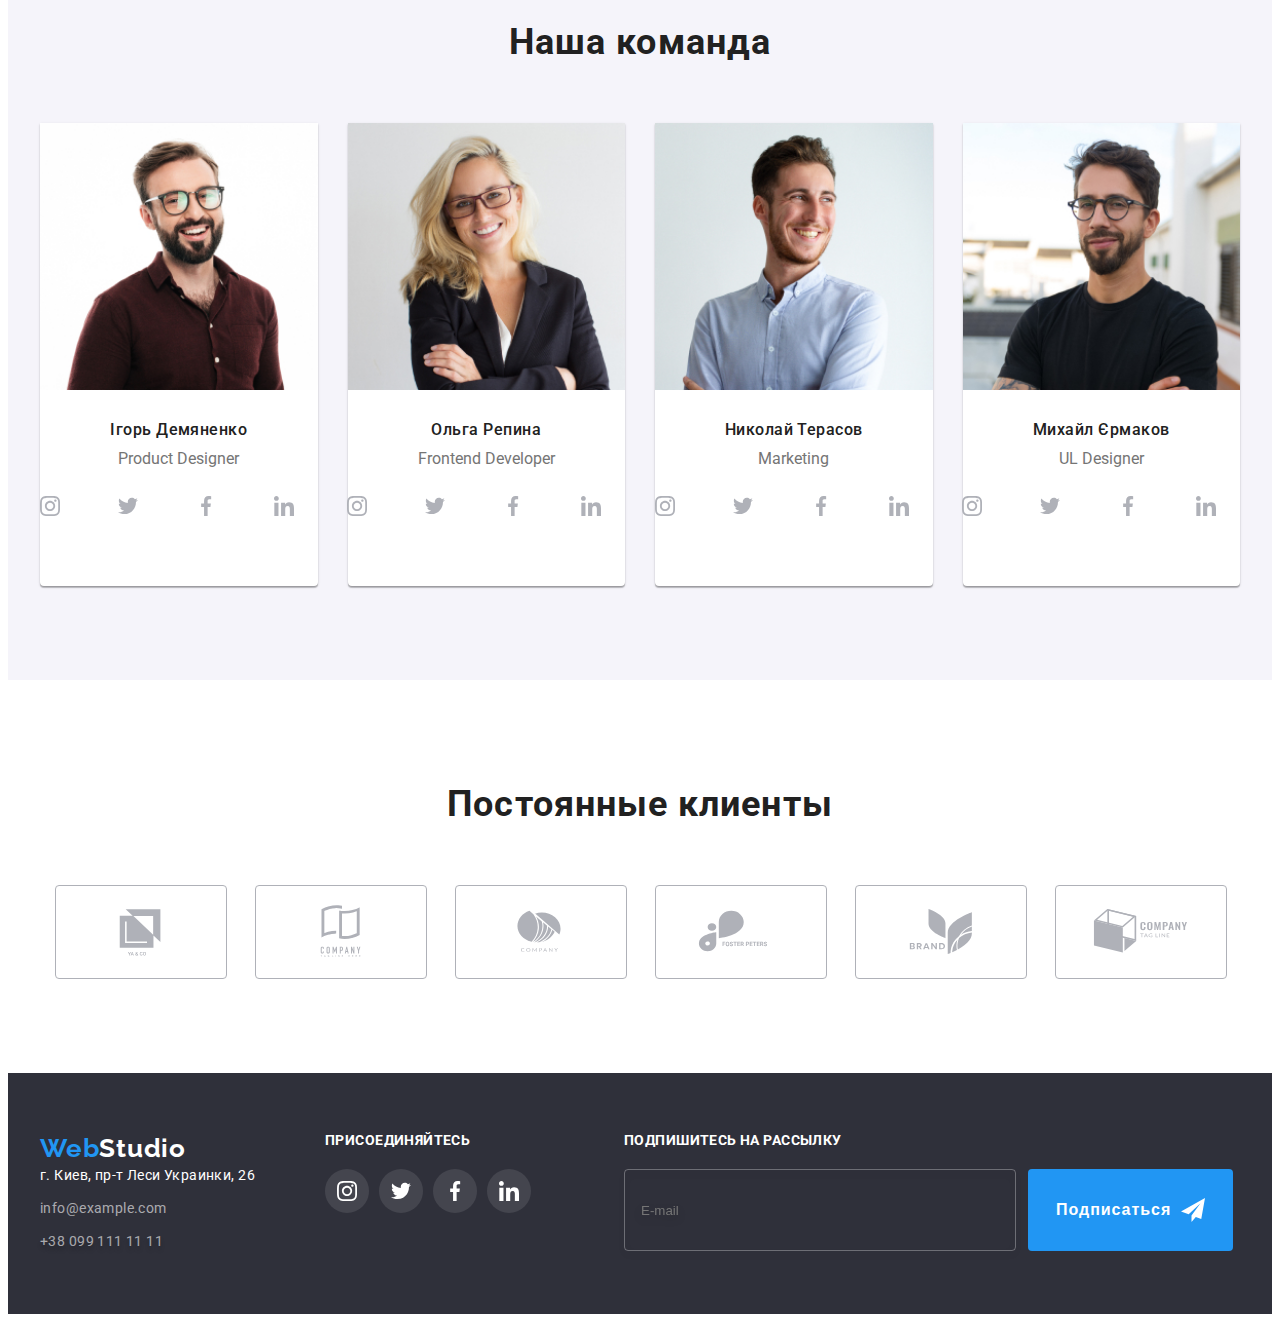
==== commit 7f7abd56: "адаптивні фото" ====
--- a/index.html
+++ b/index.html
@@ -146,19 +146,38 @@
                         <ul class="flex-list">
                             <li class="flex-list__item">
                             <div class="services__box">
-                                <img class="services__img" src="./images/img1.png" alt="Приклад роботи" width="370" height="294">
+                                <img class="services__img"         
+                                srcset="./images/services1.jpg 1x,
+                                        ./images/services1@2.jpg 2x,
+                                        ./images/services1@3x.jpg 3x"
+                                src="./images/services1.jpg" 
+                                sizes="370px"
+                                alt="Приклад роботи" 
+                                width="370" height="294">
                                     <p class="services__nam">Десктопные приложения</p>
                             </div>
                             </li>
                             <li class="flex-list__item">
                              <div class="services__box">
-                                <img class="services__img" src="./images/img2.png" alt="Приклад роботи" width="370" height="294">
-                                <p class="services__nam">Мобильные приложения</p>
+                                <img class="services__img"
+                                 srcset="./images/services2.jpg 1x,
+                                         ./images/services2@2.jpg 2x,
+                                         ./images/services2@3x.jpg 3x" 
+                                         sizes="370px"
+                                         src="./images/services2.jpg"
+                                    alt="Приклад роботи" width="370" height="294">
+                                    <p class="services__nam">Мобильные приложения</p>
                             </div>
                             </li>
                             <li class="flex-list__item">
                                 <div class="services__box">
-                                <img class="services__img" src="./images/img3.png" alt="Приклад роботи" width="370" height="294">
+                                <img  srcset="./images/services3.jpg 1x,
+                                         ./images/services3@2.jpg 2x,
+                                         ./images/services3@3x.jpg 3x" 
+                                         sizes="370px"
+                                         src="./images/services3.jpg"
+                                         
+                                class="services__img" src="./images/img3.png" alt="Приклад роботи" width="370" height="294">
                                 <p class="services__nam">Дизайнерские решения</p>
                             </div>
                             </li>
@@ -171,7 +190,29 @@
                     <h2 class="title big">Наша команда</h2>
                     <ul class="flex-list">
                         <li class="workers__item flex-list__item">
-                             <img class="workers__img" src="./images/person1.jpg" alt="Працівник" width="270">
+                            <picture>
+                                <source 
+                                srcset="
+                                ./images/workers1-270-260.jpg 1x, 
+                                ./images/workers1-270-260@2x.jpg 2x, 
+                                ./images/workers1-270-260@3x.jpg 3x"
+                                media="(min-width: 1200px)">
+                                <source 
+                                srcset="
+                                ./images/workers1-354-374.jpg 1x, 
+                                ./images/workers1-354-374@2x.jpg 2x, 
+                                ./images/workers1-354-374@3x.jpg 3x"
+                                media="(min-width: 768px)">
+                                <source 
+                                srcset="
+                                ./images/workers1-450-460.jpg 1x, 
+                                ./images/workers1-450-460@2x.jpg 2x, 
+                                ./images/workers1-450-460@3x.jpg 3x"
+                                media="(min-width: 320px)">
+                                <img class="workers__img" 
+                                     src="./images/workers1-450-460.jpg"
+                                    alt="Працівник" >
+                            </picture>
                             <div class="workers__info" >
                                 <p class="workers__nam">Ігорь Демяненко</p>
                                 <p class="workers__profession" lang="en">Product Designer</p>
@@ -201,7 +242,29 @@
                             </div>
                         </li>
                         <li class="workers__item flex-list__item">
-                            <img class="workers__img" src="./images/person2.jpg" alt="Працівник" width="270">
+                            <picture>
+                                <source 
+                                srcset="
+                                ./images/workers2-270-260.jpg 1x, 
+                                ./images/workers2-270-260@2x.jpg 2x, 
+                                ./images/workers2-270-260@3x.jpg 3x"
+                                media="(min-width: 1200px)">
+                                <source 
+                                srcset="
+                                ./images/workers2-354-374.jpg 1x, 
+                                ./images/workers2-354-374@2x.jpg 2x, 
+                                ./images/workers2-354-374@3x.jpg 3x"
+                                media="(min-width: 768px)">
+                                <source 
+                                srcset="
+                                ./images/workers2-450-460.jpg 1x, 
+                                ./images/workers2-450-460@2x.jpg 2x, 
+                                ./images/workers2-450-460@3x.jpg 3x"
+                                media="(min-width: 320px)">
+                                <img class="workers__img" 
+                                     src="./images/workers2-450-460.jpg"
+                                    alt="Працівник" >
+                            </picture>
                             <div class="workers__info">
                                 <p class="workers__nam">Ольга Репина</p>
                             <p class="workers__profession" lang="en">Frontend Developer</p>
@@ -230,7 +293,29 @@
                         </div>
                         </li>
                         <li class="workers__item flex-list__item">
-                            <img class="workers__img" src="./images/person3.jpg" alt="Працівник" width="270">
+                            <picture>
+                                <source 
+                                srcset="
+                                ./images/workers3-270-260.jpg 1x, 
+                                ./images/workers3-270-260@2x.jpg 2x, 
+                                ./images/workers3-270-260@3x.jpg 3x"
+                                media="(min-width: 1200px)">
+                                <source 
+                                srcset="
+                                ./images/workers3-354-374.jpg 1x, 
+                                ./images/workers3-354-374@2x.jpg 2x, 
+                                ./images/workers3-354-374@3x.jpg 3x"
+                                media="(min-width: 768px)">
+                                <source 
+                                srcset="
+                                ./images/workers3-450-460.jpg 1x, 
+                                ./images/workers3-450-460@2x.jpg 2x, 
+                                ./images/workers3-450-460@3x.jpg 3x"
+                                media="(min-width: 320px)">
+                                <img class="workers__img" 
+                                     src="./images/workers3-450-460.jpg"
+                                    alt="Працівник" >
+                            </picture>
                             <div class="workers__info">
                                 <p class="workers__nam">Николай Терасов</p>
                             <p class="workers__profession" lang="en">Marketing</p>
@@ -259,7 +344,29 @@
                         </div>
                         </li>
                         <li class="workers__item flex-list__item">
-                            <img class="workers__img" src="./images/person4.jpg" alt="Працівник" width="270">
+                            <picture>
+                                <source 
+                                srcset="
+                                ./images/workers4-270-260.jpg 1x, 
+                                ./images/workers4-270-260@2x.jpg 2x, 
+                                ./images/workers4-270-260@3x.jpg 3x"
+                                media="(min-width: 1200px)">
+                                <source 
+                                srcset="
+                                ./images/workers4-354-374.jpg 1x, 
+                                ./images/workers4-354-374@2x.jpg 2x, 
+                                ./images/workers4-354-374@3x.jpg 3x"
+                                media="(min-width: 768px)">
+                                <source 
+                                srcset="
+                                ./images/workers4-450-460.jpg 1x, 
+                                ./images/workers4-450-460@2x.jpg 2x, 
+                                ./images/workers4-450-460@3x.jpg 3x"
+                                media="(min-width: 320px)">
+                                <img class="workers__img" 
+                                     src="./images/workers4-450-460.jpg"
+                                    alt="Працівник" >
+                            </picture>
                             <div class="workers__info">
                                 <p class="workers__nam">Михайл Єрмаков</p>
                             <p class="workers__profession" lang="en">UL Designer</p>
--- a/css/main.min.css
+++ b/css/main.min.css
@@ -1,2 +1,2 @@
-:root{--color-page: #757575;--title-color: #212121;--whitу-color: #ffffff;--whity-color-back: #f5f4fa;--color-second: #2f303a;--color-footer: rgba(255, 255, 255, 0.6);--accent: #2196f3;--but: #188ce8;--wigth-pege: 1200px;--lateral-padding: 15px;--icon-fill: #afb1b8;--bak-color-mak: rgba(47, 48, 58, 0.8);--color-taxt-footer: rgba(255, 255, 255, 0.6);--color-logo-header: #000}.ninja{position:absolute;white-space:nowrap;width:1px;height:1px;overflow:hidden;border:0;padding:0;clip:rect(0 0 0 0);clip-path:inset(50%);margin:-1px}.page{color:var(--color-page);font-family:'Roboto', sans-serif}.preference-list__title{font-weight:bold;font-size:14px;line-height:1.14;letter-spacing:0.03em}.preference-list__text{font-size:14px;line-height:1.71;letter-spacing:0.03em}h1,h2,h3,h4,h5,h6{margin-top:0;margin-bottom:0}p{margin-top:0px;margin-bottom:0px}a{text-decoration:none}ul{list-style:none;padding:0;margin:0}.container{padding-left:15px;padding-right:15px;margin:0 auto}@media screen and (min-width: 480px){.container{width:480px}}@media screen and (min-width: 768px){.container{width:768px}}@media screen and (min-width: 1200px){.container{width:1200px}}@media screen and (min-width: 768px){.flex-list{display:flex;justify-content:center;flex-wrap:wrap;margin:-15px}}@media screen and (min-width: 768px){.flex-list__item{margin:15px}}.button{min-width:200px;min-height:50px;color:var(--whitу-color);font-weight:bold;font-size:16px;line-height:1.87;letter-spacing:0.06em;border-radius:4px;border:none;background-color:var(--accent);transition:background-color 250ms cubic-bezier(0.4, 0, 0.2, 1)}.button:hover{cursor:pointer;background-color:var(--but)}.title{color:var(--title-color);font-weight:bold;font-size:14px;line-height:1.4;letter-spacing:0.03em;text-transform:uppercase}.title.big{font-weight:bold;font-size:36px;line-height:1.7;text-align:center;letter-spacing:0.03em;text-transform:none;margin-bottom:50px}.portfolio .title{text-transform:none;font-weight:bold;font-size:18px;line-height:2;letter-spacing:0.06em;text-align:left}.logo{font-family:Raleway;font-weight:700;font-size:26px;line-height:1.19;letter-spacing:0.03em;text-decoration:none;color:var(--accent)}.hovers{transition:color 250ms cubic-bezier(0.4, 0, 0.2, 1)}.hovers:hover,.hovers:focus{color:var(--accent);fill:var(--accent)}.backdrop{position:fixed;top:0;width:100vw;height:100vh;background-color:rgba(0,0,0,0.2);transition:opacity 250ms cubic-bezier(0.4, 0, 0.2, 1)}.modal{position:absolute;max-width:530px;min-height:580px;top:50%;left:50%;transform:translate(-50%, -50%);padding:40px;background-color:#fff}.close-button{position:absolute;display:flex;justify-content:center;align-items:center;top:8px;right:8px;padding:0;width:30px;height:30px;border-radius:50%;border:1px solid rgba(0,0,0,0.1);background-color:#fff;transition:fill 250ms cubic-bezier(0.4, 0, 0.2, 1)}.close-button:hover{fill:var(--accent)}.is-hidden{visibility:inherit;opacity:0;pointer-events:none}.form-title{margin-bottom:28px;font-weight:bold;font-size:20px;line-height:1.15;text-align:center;letter-spacing:0.03em;color:var(--title-color)}.form-modal__field{position:relative;display:block;margin-bottom:28px}.form-modal__input{display:block;width:100%;min-height:40px;padding:12px;padding-left:42px;border:1px solid rgba(33,33,33,0.2);border-radius:4px;outline:none;transition:border 250ms cubic-bezier(0.4, 0, 0.2, 1)}.form-modal__input:focus-within{border:1px solid var(--accent)}.form-modal__label{position:absolute;top:-18px;left:0;font-size:12px;line-height:1.17;letter-spacing:0.01em}.form-modal__icon{position:absolute;top:50%;left:12px;transform:translateY(-50%);transition:fill 250ms cubic-bezier(0.4, 0, 0.2, 1)}.form-modal__input:focus-within ~ .form-modal__icon{fill:var(--accent)}.form-textarea{display:block;width:100%;height:120px;resize:none;padding:12px 16px;border:1px solid rgba(33,33,33,0.2);border-radius:4px;outline:none;transition:border 250ms cubic-bezier(0.4, 0, 0.2, 1)}.form-textarea::placeholder{font-size:14px;line-height:1.14;letter-spacing:0.01em;color:rgba(117,117,117,0.5)}.form-textarea:focus-within{border:1px solid var(--accent)}.form-checkbox{display:flex;justify-content:center;align-items:center;margin-bottom:30px}.form-checkbox__label{margin-left:8.38px;text-align:center;font-size:14px;line-height:1.71;letter-spacing:0.03em}.form-checkbox__link-contract{color:var(--accent);text-decoration:underline}.form-checkbox__icon{width:16px;height:15px;border:3px solid var(--title-color);fill:white;border-radius:3px;transition:background-color 250ms cubic-bezier(0.4, 0, 0.2, 1),border 250ms cubic-bezier(0.4, 0, 0.2, 1)}.form-checkbox__input:checked+.form-checkbox__icon{background-color:var(--accent);border:none}.form-checkbox__input{appearance:none}.form-modal__button{display:block;margin:0 auto;transition:background-color 250ms cubic-bezier(0.4, 0, 0.2, 1),box-shadow 250ms cubic-bezier(0.4, 0, 0.2, 1)}.form-modal__button:hover{background-color:#188ce8;box-shadow:0px 4px 4px rgba(0,0,0,0.15);border-radius:4px}.hero{display:block;background-color:var(--color-second);background-image:linear-gradient(rgba(47,48,58,0.4), rgba(47,48,58,0.4)),url("../images/header-bacgraund.jpg");background-repeat:no-repeat;background-size:cover;width:100%;max-width:1600px;margin:0 auto}.hero__box{text-align:center;padding-top:118px;padding-bottom:118px}.hero__title{font-weight:900;font-size:21px;line-height:1.62;text-align:center;letter-spacing:0.06em;text-transform:uppercase;margin-bottom:30px;color:var(--whitу-color)}@media screen and (min-width: 480px){.hero__title{font-size:26px}}@media screen and (min-width: 1200px){.hero__title{font-size:44px;line-height:1.36}}.preference-list{padding-top:60px;padding-bottom:60px}@media screen and (min-width: 768px){.preference-list{display:flex;flex-wrap:wrap;margin:-15px}}.preference-list__item{max-width:450px}@media screen and (min-width: 768px){.preference-list__item{width:calc((100% - 2 * 30px) / 2);margin:15px}}@media screen and (min-width: 1200px){.preference-list__item{width:calc((100% - 4 * 30px) / 4)}}@media screen and (max-width: 768px){.preference-list__item:not(:last-child){margin-bottom:30px}}.preference-list__icon{width:100%;height:120px;border-radius:4px;background-color:var(--whity-color-back);display:flex;justify-content:center;align-items:center;margin-bottom:30px}.preference-list__title{margin-bottom:10px;text-align:center;text-transform:uppercase;color:#212121}@media screen and (max-width: 1200px){.services{display:none}}.services__sektion{padding-top:94px;padding-bottom:94px}.services__box{position:relative}.services__img{display:block;width:100%;height:auto}.services__nam{position:absolute;bottom:0;left:0;text-align:center;width:100%;padding-top:27px;padding-bottom:27px;font-weight:bold;font-size:14px;line-height:1.14;letter-spacing:0.03em;text-transform:uppercase;color:var(--whitу-color);background-color:var(--bak-color-mak)}.workers{background-color:var(--whity-color-back)}.workers__section{padding:94px var(--lateral-padding) 94px}.workers__item{padding-bottom:30px;background-color:var(--whitу-color);box-shadow:0px 1px 3px rgba(0,0,0,0.12),0px 1px 1px rgba(0,0,0,0.14),0px 2px 1px rgba(0,0,0,0.2);border-radius:0px 0px 4px 4px;max-width:450px}@media screen and (max-width: 768px){.workers__item{margin-bottom:30px}}@media screen and (min-width: 768px){.workers__item{width:calc((100% - 2 * 30px) / 2)}}@media screen and (min-width: 1200px){.workers__item{width:calc((100% - 4 * 30px) / 4)}}.workers__img{display:block;width:100%}.workers__info{padding-top:30px;text-align:center}.workers__nam{color:var(--title-color);font-weight:500;font-size:16px;line-height:1.2;letter-spacing:0.03em;margin-bottom:10px}.workers__profession{margin-bottom:16px}.social-networks{display:flex;justify-content:center;align-items:center}.social-networks__item{transition:border-radius 250ms cubic-bezier(0.4, 0, 0.2, 1),background-color 250ms cubic-bezier(0.4, 0, 0.2, 1)}.social-networks__item:not(:last-child){margin-right:10px}.social-networks__item:hover,.social-networks__item:focus{background-color:var(--accent);border-radius:50%}.social-networks__icon{padding:12px;fill:var(--icon-fill);width:44px;height:44px}.social-networks__icon:hover,.social-networks__icon:focus{fill:var(--whitу-color)}@media screen and (max-width: 768px){.partners__list{display:flex;justify-content:center;flex-wrap:wrap;margin:-15px}}.partners__item{max-width:210px;margin:15px;width:calc((100% - 30px * 2) / 2)}@media screen and (min-width: 768px){.partners__item{width:226px}}@media screen and (min-width: 1200px){.partners__item{width:170px}}.partners__icon{display:flex;border:1px solid var(--icon-fill);border-radius:4px;color:var(--icon-fill);fill:currentColor;width:100%;height:92px;justify-content:center;align-items:center;transition:fill 250ms cubic-bezier(0.4, 0, 0.2, 1),border-color 250ms cubic-bezier(0.4, 0, 0.2, 1)}.partners__icon:hover,.partners__icon:focus{border-color:var(--accent);fill:var(--accent);cursor:pointer}.partners__box{padding-top:94px;padding-bottom:94px}.footer{background-color:var(--color-second)}.box-footer{display:flex;padding-top:60px;padding-bottom:60px}@media screen and (max-width: 768px){.box-footer{flex-direction:column;align-items:center}}@media screen and (max-width: 1200px){.box-footer{flex-wrap:wrap;justify-content:center}}@media screen and (max-width: 1200px){.box-footer__item:not(:last-child){margin-bottom:60px}}.logo-footer{margin-bottom:20px}@media screen and (max-width: 1200px){.logo-footer{text-align:center;display:block}}.logo-footer__text{color:var(--whitу-color)}.stage-property__list{margin:0px;color:var(--color-footer);font-size:14px;line-height:1.71;letter-spacing:0.03em}@media screen and (max-width: 1200px){.stage-property__list{text-align:center}}.stage-property__item:not(:last-child){margin-bottom:9px}.stage-property__link{display:block;color:var(--whitу-color);text-decoration:none;color:var(--color-taxt-footer)}.stage-property__address{font-style:inherit;font-size:14px;line-height:1.71;letter-spacing:0.03em;color:var(--whitу-color)}.number{font-size:14px;line-height:1.71;letter-spacing:0.03em;color:var(--color-footer);text-shadow:0px 4px 4px rgba(0,0,0,0.25)}.networks-footer{color:var(--whitу-color)}@media screen and (min-width: 768px){.networks-footer{margin-left:165px}}@media screen and (min-width: 1200px){.networks-footer{margin-left:70px}}.networks-footer__list{display:flex}.networks-footer__item:not(:last-child){margin-right:10px}.footer-title{font-weight:bold;font-size:14px;line-height:1.14;letter-spacing:0.03em;text-transform:uppercase;margin-bottom:20px}@media screen and (max-width: 1200px){.footer-title{text-align:center}}.networks-footer__link{display:flex;justify-content:center;align-items:center;width:44px;height:44px;fill:currentColor;color:var(--whitу-color);background-color:rgba(255,255,255,0.1);border-radius:50%;transition:background-color 250ms cubic-bezier(0.4, 0, 0.2, 1)}.networks-footer__link:hover,.networks-footer__link:focus{background-color:var(--accent)}.form-footer{color:var(--whitу-color)}@media screen and (max-width: 480px){.form-footer{width:100%}}@media screen and (min-width: 1200px){.form-footer{margin-left:93px}}.form-footer__input{min-height:50px;width:100%;padding:15px 16px;color:var(--whitу-color);background-color:inherit;border:1px solid rgba(255,255,255,0.3);border-radius:4px;filter:drop-shadow(0px 4px 4px rgba(0,0,0,0.15))}@media screen and (min-width: 480px){.form-footer__input{width:450px}}@media screen and (min-width: 1200px){.form-footer__input{width:358px}}@media screen and (max-width: 1200px){.form-footer__input{margin-bottom:20px}}@media screen and (min-width: 1200px){.form-footer__box{display:flex}}.form-footer__btn{display:flex;justify-content:center;align-items:center;padding:10px 28px;margin:0 auto}@media screen and (min-width: 1200px){.form-footer__btn{margin-left:12px}}.form-footer__icon{margin-left:10px}@media screen and (min-width: 768px){.header-sectios,.header-nav__list,.contacts-list,.header-nav{display:flex;align-items:center;justify-content:center}}.header-sectios{padding-top:16px;padding-bottom:16px;border-bottom:1px solid #ececec}.logo--black{color:var(--color-logo-header)}@media screen and (min-width: 768px){.mobil-menu{display:flex;align-items:center}}@media screen and (max-width: 768px){.header-nav{margin-bottom:auto}}@media screen and (min-width: 768px){.header-nav{margin-left:88px}}@media screen and (max-width: 768px){.header-nav__item:not(:first-child){margin-top:32px}}@media screen and (min-width: 768px){.header-nav__item:not(:first-child){margin-left:50px}}@media screen and (min-width: 768px){.contacts-list{display:block;margin-left:84px}}@media screen and (min-width: 768px) and (min-width: 1200px){.contacts-list__item:not(:first-child){margin-left:30px}}@media screen and (min-width: 1200px){.contacts-list{display:flex}}@media screen and (min-width: 768px){.line{position:relative}.line::after{position:absolute;bottom:0;display:block;content:'';height:4px;width:100%;border-radius:2px;background-color:var(--accent)}}.header-nav__link{display:block;color:var(--title-color);text-decoration:none;font-weight:500;font-size:40px;line-height:1.175;letter-spacing:0.02em}@media screen and (min-width: 768px){.header-nav__link{padding-top:32px;padding-bottom:32px;font-size:14px;line-height:1.14}}.contacts-list__ling{color:var(--color-page);font-weight:500;font-size:14px;line-height:1.14;letter-spacing:0.02em;text-decoration:none;text-align:center;display:flex;align-items:center}.contacts-list__icon{margin-right:10px;fill:currentColor}@media screen and (max-width: 768px){.contacts-list__icon{display:none}}.header__btn{position:absolute;top:10px;right:15px;border:none;background-color:#fff}@media screen and (min-width: 768px){.header__btn{display:none}}@media screen and (max-width: 768px){.contacts-list{margin-bottom:64px}.mobil-menu{display:flex;flex-direction:column;transform:translateX(100%);position:absolute;top:0;left:0;height:100vh;width:100vw;padding:48px 40px;background-color:#fff;transition:transform 250ms linear}.mobil-menu.is-open{transform:translateX(0)}.mobil-menu--number{font-weight:500;font-size:30px;line-height:1.18;letter-spacing:0.02em;color:var(--accent);margin-bottom:32px}}@media screen and (max-width: 768px) and (min-width: 480px){.mobil-menu--number{font-size:34px}}@media screen and (max-width: 768px){.mobil-menu__list{display:flex}.mobil-menu_link{font-weight:500;font-size:12px;line-height:1.22;letter-spacing:0.02em;color:#2196f3}}@media screen and (max-width: 768px) and (min-width: 480px){.mobil-menu_link{font-size:18px}}@media screen and (max-width: 768px){.mobil-menu_link{padding-right:10px;padding-left:10px;border-right:1px solid rgba(33,33,33,0.2)}.mobil-menu_link--retreat{padding-left:0px}.mobil-menu_link--line{border-right:none}}@media screen and (min-width: 768px){.mobil-menu__list{display:none}}
+:root{--color-page: #757575;--title-color: #212121;--whitу-color: #ffffff;--whity-color-back: #f5f4fa;--color-second: #2f303a;--color-footer: rgba(255, 255, 255, 0.6);--accent: #2196f3;--but: #188ce8;--wigth-pege: 1200px;--lateral-padding: 15px;--icon-fill: #afb1b8;--bak-color-mak: rgba(47, 48, 58, 0.8);--color-taxt-footer: rgba(255, 255, 255, 0.6);--color-logo-header: #000}.ninja{position:absolute;white-space:nowrap;width:1px;height:1px;overflow:hidden;border:0;padding:0;clip:rect(0 0 0 0);clip-path:inset(50%);margin:-1px}.page{color:var(--color-page);font-family:'Roboto', sans-serif}.preference-list__title{font-weight:bold;font-size:14px;line-height:1.14;letter-spacing:0.03em}.preference-list__text{font-size:14px;line-height:1.71;letter-spacing:0.03em}h1,h2,h3,h4,h5,h6{margin-top:0;margin-bottom:0}p{margin-top:0px;margin-bottom:0px}a{text-decoration:none}ul{list-style:none;padding:0;margin:0}.container{padding-left:15px;padding-right:15px;margin:0 auto}@media screen and (min-width: 480px){.container{width:480px}}@media screen and (min-width: 768px){.container{width:768px}}@media screen and (min-width: 1200px){.container{width:1200px}}@media screen and (min-width: 768px){.flex-list{display:flex;justify-content:center;flex-wrap:wrap;margin:-15px}}@media screen and (min-width: 768px){.flex-list__item{margin:15px}}.button{min-width:200px;min-height:50px;color:var(--whitу-color);font-weight:bold;font-size:16px;line-height:1.87;letter-spacing:0.06em;border-radius:4px;border:none;background-color:var(--accent);transition:background-color 250ms cubic-bezier(0.4, 0, 0.2, 1)}.button:hover{cursor:pointer;background-color:var(--but)}.title{color:var(--title-color);font-weight:bold;font-size:14px;line-height:1.4;letter-spacing:0.03em;text-transform:uppercase}.title.big{font-weight:bold;font-size:36px;line-height:1.7;text-align:center;letter-spacing:0.03em;text-transform:none;margin-bottom:50px}.portfolio .title{text-transform:none;font-weight:bold;font-size:18px;line-height:2;letter-spacing:0.06em;text-align:left}.logo{font-family:Raleway;font-weight:700;font-size:26px;line-height:1.19;letter-spacing:0.03em;text-decoration:none;color:var(--accent)}.hovers{transition:color 250ms cubic-bezier(0.4, 0, 0.2, 1)}.hovers:hover,.hovers:focus{color:var(--accent);fill:var(--accent)}.backdrop{position:fixed;top:0;width:100vw;height:100vh;background-color:rgba(0,0,0,0.2);transition:opacity 250ms cubic-bezier(0.4, 0, 0.2, 1)}.modal{position:absolute;max-width:530px;min-height:580px;width:100%;top:50%;left:50%;transform:translate(-50%, -50%);padding:40px;background-color:#fff}.close-button{position:absolute;display:flex;justify-content:center;align-items:center;top:8px;right:8px;padding:0;width:30px;height:30px;border-radius:50%;border:1px solid rgba(0,0,0,0.1);background-color:#fff;transition:fill 250ms cubic-bezier(0.4, 0, 0.2, 1)}.close-button:hover{fill:var(--accent)}.is-hidden{visibility:inherit;opacity:0;pointer-events:none}.form-title{margin-bottom:28px;font-weight:bold;font-size:20px;line-height:1.15;text-align:center;letter-spacing:0.03em;color:var(--title-color)}.form-modal__field{position:relative;display:block;margin-bottom:28px}.form-modal__input{display:block;width:100%;min-height:40px;padding:12px;padding-left:42px;border:1px solid rgba(33,33,33,0.2);border-radius:4px;outline:none;transition:border 250ms cubic-bezier(0.4, 0, 0.2, 1)}.form-modal__input:focus-within{border:1px solid var(--accent)}.form-modal__label{position:absolute;top:-18px;left:0;font-size:12px;line-height:1.17;letter-spacing:0.01em}.form-modal__icon{position:absolute;top:50%;left:12px;transform:translateY(-50%);transition:fill 250ms cubic-bezier(0.4, 0, 0.2, 1)}.form-modal__input:focus-within ~ .form-modal__icon{fill:var(--accent)}.form-textarea{display:block;width:100%;height:120px;resize:none;padding:12px 16px;border:1px solid rgba(33,33,33,0.2);border-radius:4px;outline:none;transition:border 250ms cubic-bezier(0.4, 0, 0.2, 1)}.form-textarea::placeholder{font-size:14px;line-height:1.14;letter-spacing:0.01em;color:rgba(117,117,117,0.5)}.form-textarea:focus-within{border:1px solid var(--accent)}.form-checkbox{display:flex;justify-content:center;align-items:center;margin-bottom:30px}.form-checkbox__label{margin-left:8.38px;text-align:center;font-size:14px;line-height:1.71;letter-spacing:0.03em}.form-checkbox__link-contract{color:var(--accent);text-decoration:underline}.form-checkbox__icon{width:16px;height:15px;border:3px solid var(--title-color);fill:white;border-radius:3px;transition:background-color 250ms cubic-bezier(0.4, 0, 0.2, 1),border 250ms cubic-bezier(0.4, 0, 0.2, 1)}.form-checkbox__input:checked+.form-checkbox__icon{background-color:var(--accent);border:none}.form-checkbox__input{appearance:none}.form-modal__button{display:block;margin:0 auto;transition:background-color 250ms cubic-bezier(0.4, 0, 0.2, 1),box-shadow 250ms cubic-bezier(0.4, 0, 0.2, 1)}.form-modal__button:hover{background-color:#188ce8;box-shadow:0px 4px 4px rgba(0,0,0,0.15);border-radius:4px}.hero{display:block;background-color:var(--color-second);background-image:linear-gradient(rgba(47,48,58,0.4), rgba(47,48,58,0.4)),url("../images/hero-bac480-400.jpg");background-repeat:no-repeat;background-size:cover;width:100%;max-width:1600px;margin:0 auto}@media (min-device-pixel-ratio: 2), (min-resolution: 192dpi), (min-resolution: 2dppx){.hero{background-image:linear-gradient(rgba(47,48,58,0.4), rgba(47,48,58,0.4)),url("../images/hero-bac480-400@2x.jpg")}}@media (min-device-pixel-ratio: 3), (min-resolution: 288dpi), (min-resolution: 3dppx){.hero{background-image:linear-gradient(rgba(47,48,58,0.4), rgba(47,48,58,0.4)),url("../images/hero-bac480-400@3x.jpg")}}@media screen and (min-width: 768px){.hero{background-image:linear-gradient(rgba(47,48,58,0.4), rgba(47,48,58,0.4)),url("../images/hero-bac768-400.jpg")}}@media screen and (min-width: 768px) and (min-device-pixel-ratio: 2), screen and (min-width: 768px) and (min-resolution: 192dpi), screen and (min-width: 768px) and (min-resolution: 2dppx){.hero{background-image:linear-gradient(rgba(47,48,58,0.4), rgba(47,48,58,0.4)),url("../images/hero-bac768-400@2x.jpg")}}@media screen and (min-width: 768px) and (min-device-pixel-ratio: 3), screen and (min-width: 768px) and (min-resolution: 288dpi), screen and (min-width: 768px) and (min-resolution: 3dppx){.hero{background-image:linear-gradient(rgba(47,48,58,0.4), rgba(47,48,58,0.4)),url("../images/hero-bac768-400@3x.jpg")}}@media screen and (min-width: 1200px){.hero{background-image:linear-gradient(rgba(47,48,58,0.4), rgba(47,48,58,0.4)),url("../images/hero-bac1600-600.jpg")}}@media screen and (min-width: 1200px) and (min-device-pixel-ratio: 2), screen and (min-width: 1200px) and (min-resolution: 192dpi), screen and (min-width: 1200px) and (min-resolution: 2dppx){.hero{background-image:linear-gradient(rgba(47,48,58,0.4), rgba(47,48,58,0.4)),url("../images/hero-bac1600-600@2x.jpg")}}@media screen and (min-width: 1200px) and (min-device-pixel-ratio: 3), screen and (min-width: 1200px) and (min-resolution: 288dpi), screen and (min-width: 1200px) and (min-resolution: 3dppx){.hero{background-image:linear-gradient(rgba(47,48,58,0.4), rgba(47,48,58,0.4)),url("../images/hero-bac1600-600@3x.jpg")}}.hero__box{text-align:center;padding-top:118px;padding-bottom:118px}.hero__title{font-weight:900;font-size:21px;line-height:1.62;text-align:center;letter-spacing:0.06em;text-transform:uppercase;margin-bottom:30px;color:var(--whitу-color)}@media screen and (min-width: 480px){.hero__title{font-size:26px}}@media screen and (min-width: 1200px){.hero__title{font-size:44px;line-height:1.36}}.preference-list{padding-top:60px;padding-bottom:60px}@media screen and (min-width: 768px){.preference-list{display:flex;flex-wrap:wrap;margin:-15px}}.preference-list__item{max-width:450px}@media screen and (min-width: 768px){.preference-list__item{width:calc((100% - 2 * 30px) / 2);margin:15px}}@media screen and (min-width: 1200px){.preference-list__item{width:calc((100% - 4 * 30px) / 4)}}@media screen and (max-width: 768px){.preference-list__item:not(:last-child){margin-bottom:30px}}.preference-list__icon{width:100%;height:120px;border-radius:4px;background-color:var(--whity-color-back);display:flex;justify-content:center;align-items:center;margin-bottom:30px}.preference-list__title{margin-bottom:10px;text-align:center;text-transform:uppercase;color:#212121}@media screen and (max-width: 1200px){.services{display:none}}.services__sektion{padding-top:94px;padding-bottom:94px}.services__box{position:relative}.services__img{display:block;max-width:370px;width:100%;height:auto}.services__nam{position:absolute;bottom:0;left:0;text-align:center;width:100%;padding-top:27px;padding-bottom:27px;font-weight:bold;font-size:14px;line-height:1.14;letter-spacing:0.03em;text-transform:uppercase;color:var(--whitу-color);background-color:var(--bak-color-mak)}.workers{background-color:var(--whity-color-back)}.workers__section{padding:94px var(--lateral-padding) 94px}.workers__item{padding-bottom:30px;background-color:var(--whitу-color);box-shadow:0px 1px 3px rgba(0,0,0,0.12),0px 1px 1px rgba(0,0,0,0.14),0px 2px 1px rgba(0,0,0,0.2);border-radius:0px 0px 4px 4px;max-width:450px}@media screen and (max-width: 768px){.workers__item{margin-bottom:30px}}@media screen and (min-width: 768px){.workers__item{width:calc((100% - 2 * 30px) / 2)}}@media screen and (min-width: 1200px){.workers__item{width:calc((100% - 4 * 30px) / 4)}}.workers__img{display:block;width:100%}.workers__info{padding-top:30px;text-align:center}.workers__nam{color:var(--title-color);font-weight:500;font-size:16px;line-height:1.2;letter-spacing:0.03em;margin-bottom:10px}.workers__profession{margin-bottom:16px}.social-networks{display:flex;justify-content:center;align-items:center}.social-networks__item{transition:border-radius 250ms cubic-bezier(0.4, 0, 0.2, 1),background-color 250ms cubic-bezier(0.4, 0, 0.2, 1)}.social-networks__item:not(:last-child){margin-right:10px}.social-networks__item:hover,.social-networks__item:focus{background-color:var(--accent);border-radius:50%}.social-networks__icon{padding:12px;fill:var(--icon-fill);width:44px;height:44px}.social-networks__icon:hover,.social-networks__icon:focus{fill:var(--whitу-color)}@media screen and (max-width: 768px){.partners__list{display:flex;justify-content:center;flex-wrap:wrap;margin:-15px}}.partners__item{max-width:210px;margin:15px;width:calc((100% - 30px * 2) / 2)}@media screen and (min-width: 768px){.partners__item{width:226px}}@media screen and (min-width: 1200px){.partners__item{width:170px}}.partners__icon{display:flex;border:1px solid var(--icon-fill);border-radius:4px;color:var(--icon-fill);fill:currentColor;width:100%;height:92px;justify-content:center;align-items:center;transition:fill 250ms cubic-bezier(0.4, 0, 0.2, 1),border-color 250ms cubic-bezier(0.4, 0, 0.2, 1)}.partners__icon:hover,.partners__icon:focus{border-color:var(--accent);fill:var(--accent);cursor:pointer}.partners__box{padding-top:94px;padding-bottom:94px}.footer{background-color:var(--color-second)}.box-footer{display:flex;padding-top:60px;padding-bottom:60px}@media screen and (max-width: 768px){.box-footer{flex-direction:column;align-items:center}}@media screen and (max-width: 1200px){.box-footer{flex-wrap:wrap;justify-content:center}}@media screen and (max-width: 1200px){.box-footer__item:not(:last-child){margin-bottom:60px}}.logo-footer{margin-bottom:20px}@media screen and (max-width: 1200px){.logo-footer{text-align:center;display:block}}.logo-footer__text{color:var(--whitу-color)}.stage-property__list{margin:0px;color:var(--color-footer);font-size:14px;line-height:1.71;letter-spacing:0.03em}@media screen and (max-width: 1200px){.stage-property__list{text-align:center}}.stage-property__item:not(:last-child){margin-bottom:9px}.stage-property__link{display:block;color:var(--whitу-color);text-decoration:none;color:var(--color-taxt-footer)}.stage-property__address{font-style:inherit;font-size:14px;line-height:1.71;letter-spacing:0.03em;color:var(--whitу-color)}.number{font-size:14px;line-height:1.71;letter-spacing:0.03em;color:var(--color-footer);text-shadow:0px 4px 4px rgba(0,0,0,0.25)}.networks-footer{color:var(--whitу-color)}@media screen and (min-width: 768px){.networks-footer{margin-left:165px}}@media screen and (min-width: 1200px){.networks-footer{margin-left:70px}}.networks-footer__list{display:flex}.networks-footer__item:not(:last-child){margin-right:10px}.footer-title{font-weight:bold;font-size:14px;line-height:1.14;letter-spacing:0.03em;text-transform:uppercase;margin-bottom:20px}@media screen and (max-width: 1200px){.footer-title{text-align:center}}.networks-footer__link{display:flex;justify-content:center;align-items:center;width:44px;height:44px;fill:currentColor;color:var(--whitу-color);background-color:rgba(255,255,255,0.1);border-radius:50%;transition:background-color 250ms cubic-bezier(0.4, 0, 0.2, 1)}.networks-footer__link:hover,.networks-footer__link:focus{background-color:var(--accent)}.form-footer{color:var(--whitу-color)}@media screen and (max-width: 480px){.form-footer{width:100%}}@media screen and (min-width: 1200px){.form-footer{margin-left:93px}}.form-footer__input{min-height:50px;width:100%;padding:15px 16px;color:var(--whitу-color);background-color:inherit;border:1px solid rgba(255,255,255,0.3);border-radius:4px;filter:drop-shadow(0px 4px 4px rgba(0,0,0,0.15))}@media screen and (min-width: 480px){.form-footer__input{width:450px}}@media screen and (min-width: 1200px){.form-footer__input{width:358px}}@media screen and (max-width: 1200px){.form-footer__input{margin-bottom:20px}}@media screen and (min-width: 1200px){.form-footer__box{display:flex}}.form-footer__btn{display:flex;justify-content:center;align-items:center;padding:10px 28px;margin:0 auto}@media screen and (min-width: 1200px){.form-footer__btn{margin-left:12px}}.form-footer__icon{margin-left:10px}@media screen and (min-width: 768px){.header-sectios,.header-nav__list,.contacts-list,.header-nav{display:flex;align-items:center;justify-content:center}}.header-sectios{padding-top:16px;padding-bottom:16px;border-bottom:1px solid #ececec}.logo--black{color:var(--color-logo-header)}@media screen and (min-width: 768px){.mobil-menu{display:flex;align-items:center}}@media screen and (max-width: 768px){.header-nav{margin-bottom:210px}}@media screen and (min-width: 768px){.header-nav{margin-left:88px}}@media screen and (max-width: 768px){.header-nav__item:not(:first-child){margin-top:32px}}@media screen and (min-width: 768px){.header-nav__item:not(:first-child){margin-left:50px}}@media screen and (min-width: 768px){.contacts-list{display:block;margin-left:84px}}@media screen and (min-width: 768px) and (min-width: 768px) and (max-width: 1200px){.contacts-list__item:not(:last-child){margin-bottom:10px}}@media screen and (min-width: 768px) and (min-width: 1200px){.contacts-list__item:not(:first-child){margin-left:30px}}@media screen and (min-width: 1200px){.contacts-list{display:flex}}@media screen and (min-width: 768px){.line{position:relative}.line::after{position:absolute;bottom:0;display:block;content:'';height:4px;width:100%;border-radius:2px;background-color:var(--accent)}}.header-nav__link{display:block;color:var(--title-color);text-decoration:none;font-weight:500;font-size:40px;line-height:1.175;letter-spacing:0.02em}@media screen and (min-width: 768px){.header-nav__link{padding-top:32px;padding-bottom:32px;font-size:14px;line-height:1.14}}.contacts-list__ling{color:var(--color-page);font-weight:500;font-size:14px;line-height:1.14;letter-spacing:0.02em;text-decoration:none;text-align:center;display:flex;align-items:center}.contacts-list__icon{margin-right:10px;fill:currentColor}@media screen and (max-width: 768px){.contacts-list__icon{display:none}}.header__btn{position:absolute;top:10px;right:15px;border:none;background-color:#fff}@media screen and (min-width: 768px){.header__btn{display:none}}@media screen and (max-width: 768px){.contacts-list{margin-bottom:64px}.mobil-menu{display:flex;flex-direction:column;z-index:15;transform:translateX(100%);position:fixed;top:0;left:0;height:100vh;width:100vw;padding:48px 40px;background-color:#fff;transition:transform 250ms linear}.mobil-menu.is-open{transform:translateX(0)}.mobil-menu--number{font-weight:500;font-size:30px;line-height:1.18;letter-spacing:0.02em;color:var(--accent);margin-bottom:32px}}@media screen and (max-width: 768px) and (min-width: 480px){.mobil-menu--number{font-size:34px}}@media screen and (max-width: 768px){.mobil-menu__list{display:flex}.mobil-menu_link{font-weight:500;font-size:12px;line-height:1.22;letter-spacing:0.02em;color:#2196f3}}@media screen and (max-width: 768px) and (min-width: 480px){.mobil-menu_link{font-size:18px}}@media screen and (max-width: 768px){.mobil-menu_link{padding-right:10px;padding-left:10px;border-right:1px solid rgba(33,33,33,0.2)}.mobil-menu_link--retreat{padding-left:0px}.mobil-menu_link--line{border-right:none}}@media screen and (min-width: 768px){.mobil-menu__list{display:none}}.ganaral{padding-top:94px;padding-bottom:94px}.list-buttom{display:flex;margin-bottom:50px;justify-content:left;flex-wrap:wrap;margin:-8px}.list-buttom__item{margin:8px}.list-buttom__btn{border-radius:4px;min-height:38px;padding:6px 22px;font-weight:500;font-size:16px;line-height:1.62;text-align:center;letter-spacing:0.03em;color:var(--title-color);background-color:var(--whity-color-back);border:none;transition:color 250ms cubic-bezier(0.4, 0, 0.2, 1),background-color 250ms cubic-bezier(0.4, 0, 0.2, 1),box-shadow 250ms cubic-bezier(0.4, 0, 0.2, 1)}.list-buttom__btn:hover,.list-buttom__btn:focus{color:var(--whitу-color);background-color:var(--accent);cursor:pointer;box-shadow:0px 3px 1px rgba(0,0,0,0.1),0px 1px 2px rgba(0,0,0,0.08),0px 2px 2px rgba(0,0,0,0.12)}.portfolio-list{display:flex;flex-wrap:wrap;text-align:center;margin:-15px}.portfolio-list__item{border:1px solid #eeeeee;margin:15px;transition:box-shadow 250ms cubic-bezier(0.4, 0, 0.2, 1)}@media screen and (min-width: 768px){.portfolio-list__item{width:calc((100% - 30px * 2) / 2)}}@media screen and (min-width: 1200px){.portfolio-list__item{width:calc((100% - 30px * 3) / 3)}}.portfolio-list__item:hover,.portfolio-list__item:focus{cursor:pointer;box-shadow:0px 1px 1px rgba(0,0,0,0.12),0px 4px 4px rgba(0,0,0,0.06),1px 4px 6px rgba(0,0,0,0.16)}.card-product__description{padding:20px 24px;text-align:left}.card-product__text{font-size:16px;line-height:1.87;letter-spacing:0.03em;color:var(--color-page)}.card-product__box{position:relative;overflow:hidden}.card-product__img{width:100%}.card-product__overlay{position:absolute;top:0;left:0;transform:translatey(110%);width:100%;padding:63px 24px;font-size:18px;line-height:1.56;letter-spacing:0.03em;transition:transform 250ms cubic-bezier(0.4, 0, 0.2, 1);color:#fff;background-color:rgba(33,150,243,0.9)}.portfolio-list__item:hover .card-product__overlay,.portfolio-list__item:focus .card-product__overlay{transform:translate(0)}
 /*# sourceMappingURL=main.min.css.map */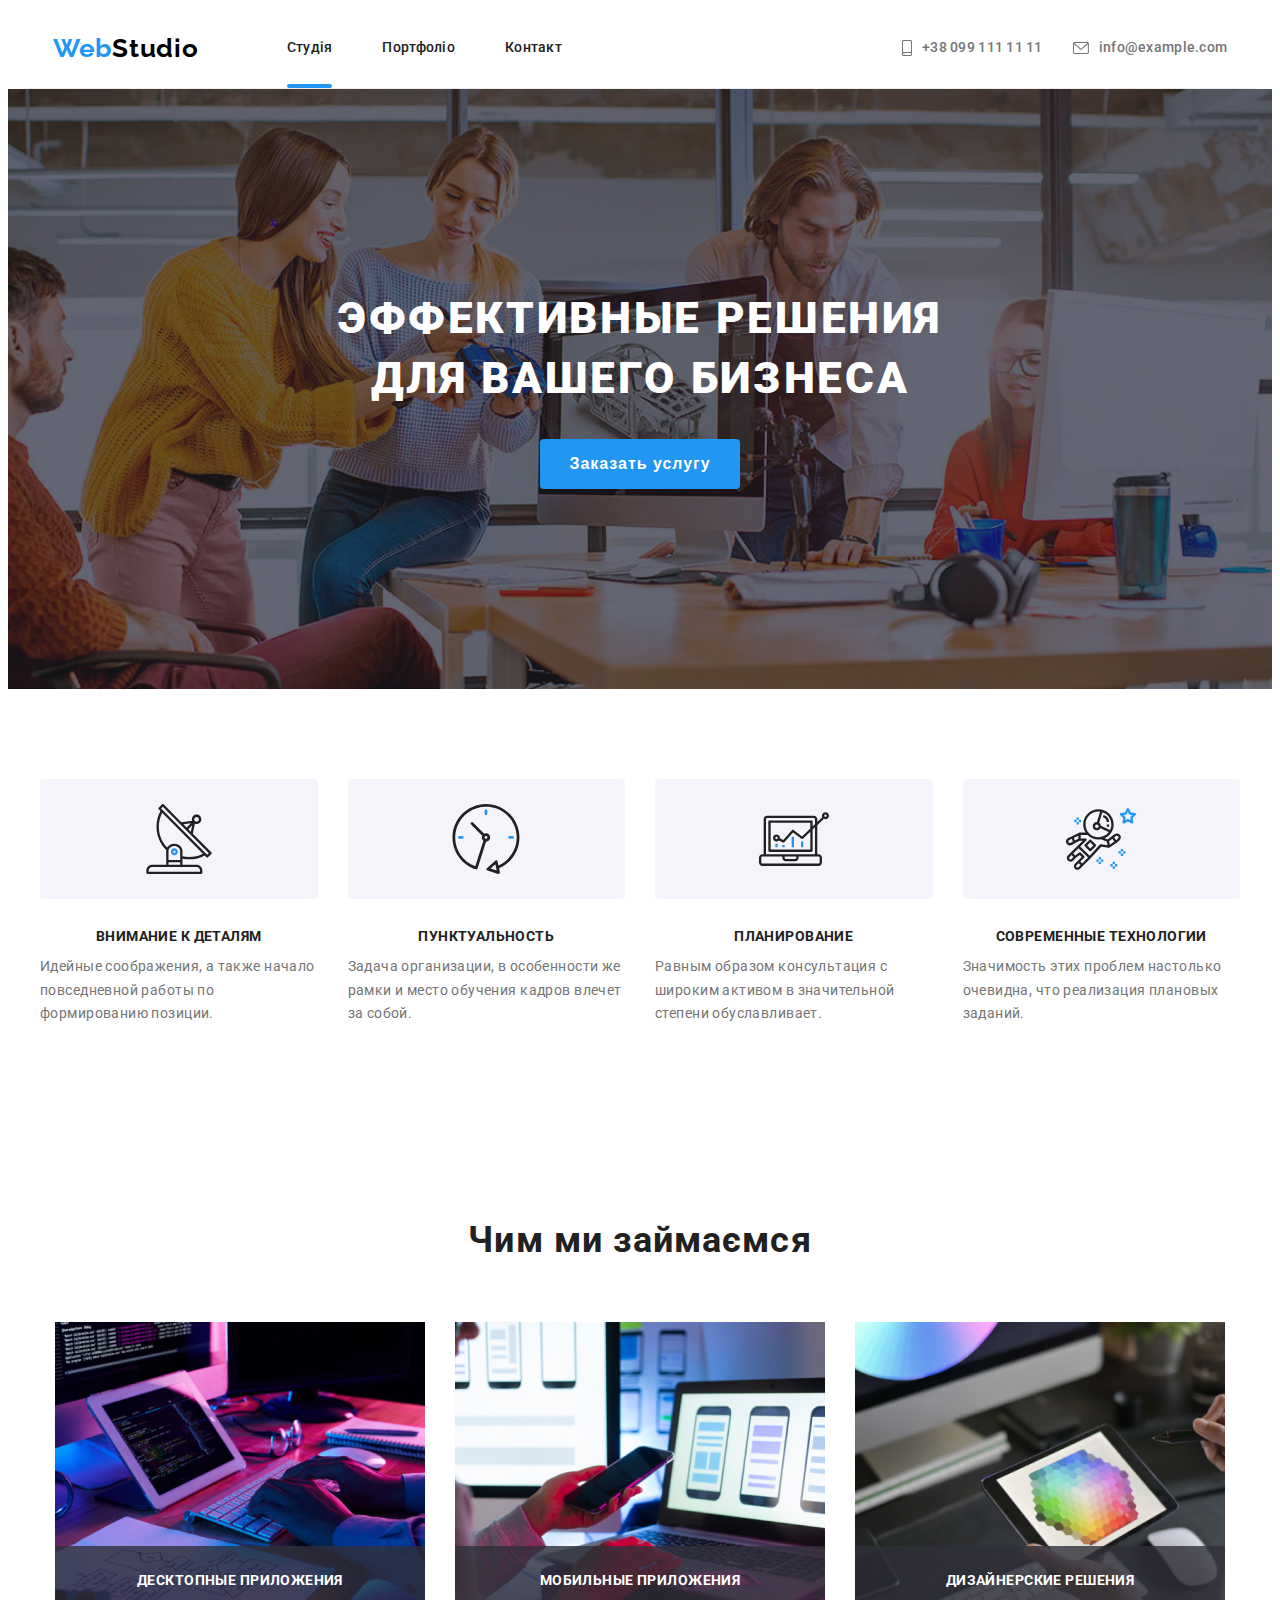
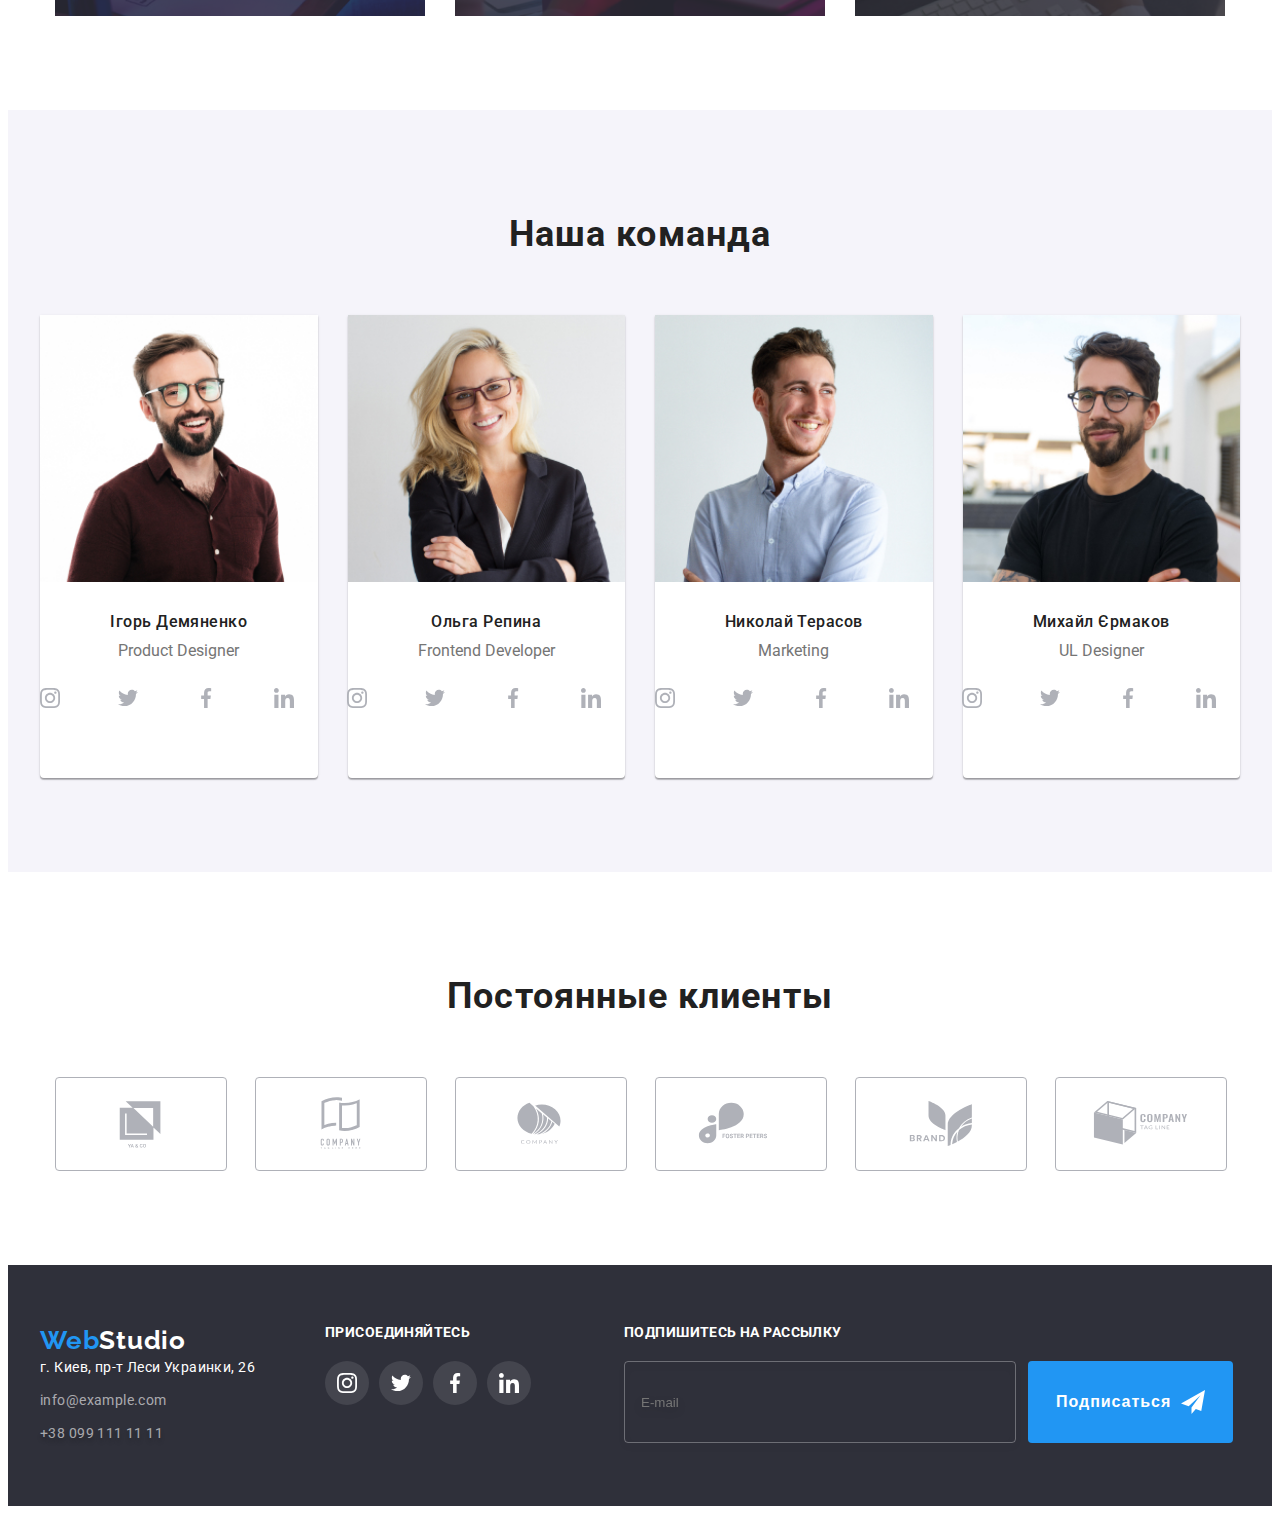
==== commit 7d30f7cf: "допрацювання" ====
--- a/index.html
+++ b/index.html
@@ -19,7 +19,7 @@
   <!-- Шапка -->
         <header class="header">
                 <div class="header-sectios container">
-                    <a href="./index.html" class="logo">Web<span class="logo--black">Studio</span></a>
+                    <a href="./index.html" class="logo ">Web<span class="logo--black">Studio</span></a>
                     <button type="button" class="header__btn js-open-menu hovers" aria-expanded="false" aria-controls="mobile-menu">
                         <svg width="40" height="40" >
                             <use class="icon-menu" href="./images/symbol-defs.svg#icon-menu"></use>
@@ -50,7 +50,7 @@
                                             <use href="./images/symbol-defs.svg#icon-smartphone"></use>
                                         </svg>
                                         +38 099 111 11 11</a></li>
-                                <li class="contacts-list__item"><a href="mailto:info@example.com" class="contacts-list__ling hovers">
+                                <li class="contacts-list__item"><a href="mailto:info@example.com" class="contacts-list__ling contacts-list__first hovers">
                                         <svg class="contacts-list__icon" width="16" height="12">
                                             <use href="./images/symbol-defs.svg#icon-envelope"></use>
                                         </svg>
@@ -80,7 +80,7 @@
 <!--Наші переваги-->
             <section class="preference">
                 <h2 class="ninja">наші переваги</h2>
-                <div class="container">
+                <div class="container preference-box">
                     <ul class="preference-list">
                         <li class="preference-list__item">
                                 <div class="preference-list__icon">
--- a/css/main.min.css
+++ b/css/main.min.css
@@ -1,2 +1,2 @@
-:root{--color-page: #757575;--title-color: #212121;--whitу-color: #ffffff;--whity-color-back: #f5f4fa;--color-second: #2f303a;--color-footer: rgba(255, 255, 255, 0.6);--accent: #2196f3;--but: #188ce8;--wigth-pege: 1200px;--lateral-padding: 15px;--icon-fill: #afb1b8;--bak-color-mak: rgba(47, 48, 58, 0.8);--color-taxt-footer: rgba(255, 255, 255, 0.6);--color-logo-header: #000}.ninja{position:absolute;white-space:nowrap;width:1px;height:1px;overflow:hidden;border:0;padding:0;clip:rect(0 0 0 0);clip-path:inset(50%);margin:-1px}.page{color:var(--color-page);font-family:'Roboto', sans-serif}.preference-list__title{font-weight:bold;font-size:14px;line-height:1.14;letter-spacing:0.03em}.preference-list__text{font-size:14px;line-height:1.71;letter-spacing:0.03em}h1,h2,h3,h4,h5,h6{margin-top:0;margin-bottom:0}p{margin-top:0px;margin-bottom:0px}a{text-decoration:none}ul{list-style:none;padding:0;margin:0}.container{padding-left:15px;padding-right:15px;margin:0 auto}@media screen and (min-width: 480px){.container{width:480px}}@media screen and (min-width: 768px){.container{width:768px}}@media screen and (min-width: 1200px){.container{width:1200px}}@media screen and (min-width: 768px){.flex-list{display:flex;justify-content:center;flex-wrap:wrap;margin:-15px}}@media screen and (min-width: 768px){.flex-list__item{margin:15px}}.button{min-width:200px;min-height:50px;color:var(--whitу-color);font-weight:bold;font-size:16px;line-height:1.87;letter-spacing:0.06em;border-radius:4px;border:none;background-color:var(--accent);transition:background-color 250ms cubic-bezier(0.4, 0, 0.2, 1)}.button:hover{cursor:pointer;background-color:var(--but)}.title{color:var(--title-color);font-weight:bold;font-size:14px;line-height:1.4;letter-spacing:0.03em;text-transform:uppercase}.title.big{font-weight:bold;font-size:36px;line-height:1.7;text-align:center;letter-spacing:0.03em;text-transform:none;margin-bottom:50px}.portfolio .title{text-transform:none;font-weight:bold;font-size:18px;line-height:2;letter-spacing:0.06em;text-align:left}.logo{font-family:Raleway;font-weight:700;font-size:26px;line-height:1.19;letter-spacing:0.03em;text-decoration:none;color:var(--accent)}.hovers{transition:color 250ms cubic-bezier(0.4, 0, 0.2, 1)}.hovers:hover,.hovers:focus{color:var(--accent);fill:var(--accent)}.backdrop{position:fixed;top:0;width:100vw;height:100vh;background-color:rgba(0,0,0,0.2);transition:opacity 250ms cubic-bezier(0.4, 0, 0.2, 1)}.modal{position:absolute;max-width:530px;min-height:580px;width:100%;top:50%;left:50%;transform:translate(-50%, -50%);padding:40px;background-color:#fff}.close-button{position:absolute;display:flex;justify-content:center;align-items:center;top:8px;right:8px;padding:0;width:30px;height:30px;border-radius:50%;border:1px solid rgba(0,0,0,0.1);background-color:#fff;transition:fill 250ms cubic-bezier(0.4, 0, 0.2, 1)}.close-button:hover{fill:var(--accent)}.is-hidden{visibility:inherit;opacity:0;pointer-events:none}.form-title{margin-bottom:28px;font-weight:bold;font-size:20px;line-height:1.15;text-align:center;letter-spacing:0.03em;color:var(--title-color)}.form-modal__field{position:relative;display:block;margin-bottom:28px}.form-modal__input{display:block;width:100%;min-height:40px;padding:12px;padding-left:42px;border:1px solid rgba(33,33,33,0.2);border-radius:4px;outline:none;transition:border 250ms cubic-bezier(0.4, 0, 0.2, 1)}.form-modal__input:focus-within{border:1px solid var(--accent)}.form-modal__label{position:absolute;top:-18px;left:0;font-size:12px;line-height:1.17;letter-spacing:0.01em}.form-modal__icon{position:absolute;top:50%;left:12px;transform:translateY(-50%);transition:fill 250ms cubic-bezier(0.4, 0, 0.2, 1)}.form-modal__input:focus-within ~ .form-modal__icon{fill:var(--accent)}.form-textarea{display:block;width:100%;height:120px;resize:none;padding:12px 16px;border:1px solid rgba(33,33,33,0.2);border-radius:4px;outline:none;transition:border 250ms cubic-bezier(0.4, 0, 0.2, 1)}.form-textarea::placeholder{font-size:14px;line-height:1.14;letter-spacing:0.01em;color:rgba(117,117,117,0.5)}.form-textarea:focus-within{border:1px solid var(--accent)}.form-checkbox{display:flex;justify-content:center;align-items:center;margin-bottom:30px}.form-checkbox__label{margin-left:8.38px;text-align:center;font-size:14px;line-height:1.71;letter-spacing:0.03em}.form-checkbox__link-contract{color:var(--accent);text-decoration:underline}.form-checkbox__icon{width:16px;height:15px;border:3px solid var(--title-color);fill:white;border-radius:3px;transition:background-color 250ms cubic-bezier(0.4, 0, 0.2, 1),border 250ms cubic-bezier(0.4, 0, 0.2, 1)}.form-checkbox__input:checked+.form-checkbox__icon{background-color:var(--accent);border:none}.form-checkbox__input{appearance:none}.form-modal__button{display:block;margin:0 auto;transition:background-color 250ms cubic-bezier(0.4, 0, 0.2, 1),box-shadow 250ms cubic-bezier(0.4, 0, 0.2, 1)}.form-modal__button:hover{background-color:#188ce8;box-shadow:0px 4px 4px rgba(0,0,0,0.15);border-radius:4px}.hero{display:block;background-color:var(--color-second);background-image:linear-gradient(rgba(47,48,58,0.4), rgba(47,48,58,0.4)),url("../images/hero-bac480-400.jpg");background-repeat:no-repeat;background-size:cover;width:100%;max-width:1600px;margin:0 auto}@media (min-device-pixel-ratio: 2), (min-resolution: 192dpi), (min-resolution: 2dppx){.hero{background-image:linear-gradient(rgba(47,48,58,0.4), rgba(47,48,58,0.4)),url("../images/hero-bac480-400@2x.jpg")}}@media (min-device-pixel-ratio: 3), (min-resolution: 288dpi), (min-resolution: 3dppx){.hero{background-image:linear-gradient(rgba(47,48,58,0.4), rgba(47,48,58,0.4)),url("../images/hero-bac480-400@3x.jpg")}}@media screen and (min-width: 768px){.hero{background-image:linear-gradient(rgba(47,48,58,0.4), rgba(47,48,58,0.4)),url("../images/hero-bac768-400.jpg")}}@media screen and (min-width: 768px) and (min-device-pixel-ratio: 2), screen and (min-width: 768px) and (min-resolution: 192dpi), screen and (min-width: 768px) and (min-resolution: 2dppx){.hero{background-image:linear-gradient(rgba(47,48,58,0.4), rgba(47,48,58,0.4)),url("../images/hero-bac768-400@2x.jpg")}}@media screen and (min-width: 768px) and (min-device-pixel-ratio: 3), screen and (min-width: 768px) and (min-resolution: 288dpi), screen and (min-width: 768px) and (min-resolution: 3dppx){.hero{background-image:linear-gradient(rgba(47,48,58,0.4), rgba(47,48,58,0.4)),url("../images/hero-bac768-400@3x.jpg")}}@media screen and (min-width: 1200px){.hero{background-image:linear-gradient(rgba(47,48,58,0.4), rgba(47,48,58,0.4)),url("../images/hero-bac1600-600.jpg")}}@media screen and (min-width: 1200px) and (min-device-pixel-ratio: 2), screen and (min-width: 1200px) and (min-resolution: 192dpi), screen and (min-width: 1200px) and (min-resolution: 2dppx){.hero{background-image:linear-gradient(rgba(47,48,58,0.4), rgba(47,48,58,0.4)),url("../images/hero-bac1600-600@2x.jpg")}}@media screen and (min-width: 1200px) and (min-device-pixel-ratio: 3), screen and (min-width: 1200px) and (min-resolution: 288dpi), screen and (min-width: 1200px) and (min-resolution: 3dppx){.hero{background-image:linear-gradient(rgba(47,48,58,0.4), rgba(47,48,58,0.4)),url("../images/hero-bac1600-600@3x.jpg")}}.hero__box{text-align:center;padding-top:118px;padding-bottom:118px}.hero__title{font-weight:900;font-size:21px;line-height:1.62;text-align:center;letter-spacing:0.06em;text-transform:uppercase;margin-bottom:30px;color:var(--whitу-color)}@media screen and (min-width: 480px){.hero__title{font-size:26px}}@media screen and (min-width: 1200px){.hero__title{font-size:44px;line-height:1.36}}.preference-list{padding-top:60px;padding-bottom:60px}@media screen and (min-width: 768px){.preference-list{display:flex;flex-wrap:wrap;margin:-15px}}.preference-list__item{max-width:450px}@media screen and (min-width: 768px){.preference-list__item{width:calc((100% - 2 * 30px) / 2);margin:15px}}@media screen and (min-width: 1200px){.preference-list__item{width:calc((100% - 4 * 30px) / 4)}}@media screen and (max-width: 768px){.preference-list__item:not(:last-child){margin-bottom:30px}}.preference-list__icon{width:100%;height:120px;border-radius:4px;background-color:var(--whity-color-back);display:flex;justify-content:center;align-items:center;margin-bottom:30px}.preference-list__title{margin-bottom:10px;text-align:center;text-transform:uppercase;color:#212121}@media screen and (max-width: 1200px){.services{display:none}}.services__sektion{padding-top:94px;padding-bottom:94px}.services__box{position:relative}.services__img{display:block;max-width:370px;width:100%;height:auto}.services__nam{position:absolute;bottom:0;left:0;text-align:center;width:100%;padding-top:27px;padding-bottom:27px;font-weight:bold;font-size:14px;line-height:1.14;letter-spacing:0.03em;text-transform:uppercase;color:var(--whitу-color);background-color:var(--bak-color-mak)}.workers{background-color:var(--whity-color-back)}.workers__section{padding:94px var(--lateral-padding) 94px}.workers__item{padding-bottom:30px;background-color:var(--whitу-color);box-shadow:0px 1px 3px rgba(0,0,0,0.12),0px 1px 1px rgba(0,0,0,0.14),0px 2px 1px rgba(0,0,0,0.2);border-radius:0px 0px 4px 4px;max-width:450px}@media screen and (max-width: 768px){.workers__item{margin-bottom:30px}}@media screen and (min-width: 768px){.workers__item{width:calc((100% - 2 * 30px) / 2)}}@media screen and (min-width: 1200px){.workers__item{width:calc((100% - 4 * 30px) / 4)}}.workers__img{display:block;width:100%}.workers__info{padding-top:30px;text-align:center}.workers__nam{color:var(--title-color);font-weight:500;font-size:16px;line-height:1.2;letter-spacing:0.03em;margin-bottom:10px}.workers__profession{margin-bottom:16px}.social-networks{display:flex;justify-content:center;align-items:center}.social-networks__item{transition:border-radius 250ms cubic-bezier(0.4, 0, 0.2, 1),background-color 250ms cubic-bezier(0.4, 0, 0.2, 1)}.social-networks__item:not(:last-child){margin-right:10px}.social-networks__item:hover,.social-networks__item:focus{background-color:var(--accent);border-radius:50%}.social-networks__icon{padding:12px;fill:var(--icon-fill);width:44px;height:44px}.social-networks__icon:hover,.social-networks__icon:focus{fill:var(--whitу-color)}@media screen and (max-width: 768px){.partners__list{display:flex;justify-content:center;flex-wrap:wrap;margin:-15px}}.partners__item{max-width:210px;margin:15px;width:calc((100% - 30px * 2) / 2)}@media screen and (min-width: 768px){.partners__item{width:226px}}@media screen and (min-width: 1200px){.partners__item{width:170px}}.partners__icon{display:flex;border:1px solid var(--icon-fill);border-radius:4px;color:var(--icon-fill);fill:currentColor;width:100%;height:92px;justify-content:center;align-items:center;transition:fill 250ms cubic-bezier(0.4, 0, 0.2, 1),border-color 250ms cubic-bezier(0.4, 0, 0.2, 1)}.partners__icon:hover,.partners__icon:focus{border-color:var(--accent);fill:var(--accent);cursor:pointer}.partners__box{padding-top:94px;padding-bottom:94px}.footer{background-color:var(--color-second)}.box-footer{display:flex;padding-top:60px;padding-bottom:60px}@media screen and (max-width: 768px){.box-footer{flex-direction:column;align-items:center}}@media screen and (max-width: 1200px){.box-footer{flex-wrap:wrap;justify-content:center}}@media screen and (max-width: 1200px){.box-footer__item:not(:last-child){margin-bottom:60px}}.logo-footer{margin-bottom:20px}@media screen and (max-width: 1200px){.logo-footer{text-align:center;display:block}}.logo-footer__text{color:var(--whitу-color)}.stage-property__list{margin:0px;color:var(--color-footer);font-size:14px;line-height:1.71;letter-spacing:0.03em}@media screen and (max-width: 1200px){.stage-property__list{text-align:center}}.stage-property__item:not(:last-child){margin-bottom:9px}.stage-property__link{display:block;color:var(--whitу-color);text-decoration:none;color:var(--color-taxt-footer)}.stage-property__address{font-style:inherit;font-size:14px;line-height:1.71;letter-spacing:0.03em;color:var(--whitу-color)}.number{font-size:14px;line-height:1.71;letter-spacing:0.03em;color:var(--color-footer);text-shadow:0px 4px 4px rgba(0,0,0,0.25)}.networks-footer{color:var(--whitу-color)}@media screen and (min-width: 768px){.networks-footer{margin-left:165px}}@media screen and (min-width: 1200px){.networks-footer{margin-left:70px}}.networks-footer__list{display:flex}.networks-footer__item:not(:last-child){margin-right:10px}.footer-title{font-weight:bold;font-size:14px;line-height:1.14;letter-spacing:0.03em;text-transform:uppercase;margin-bottom:20px}@media screen and (max-width: 1200px){.footer-title{text-align:center}}.networks-footer__link{display:flex;justify-content:center;align-items:center;width:44px;height:44px;fill:currentColor;color:var(--whitу-color);background-color:rgba(255,255,255,0.1);border-radius:50%;transition:background-color 250ms cubic-bezier(0.4, 0, 0.2, 1)}.networks-footer__link:hover,.networks-footer__link:focus{background-color:var(--accent)}.form-footer{color:var(--whitу-color)}@media screen and (max-width: 480px){.form-footer{width:100%}}@media screen and (min-width: 1200px){.form-footer{margin-left:93px}}.form-footer__input{min-height:50px;width:100%;padding:15px 16px;color:var(--whitу-color);background-color:inherit;border:1px solid rgba(255,255,255,0.3);border-radius:4px;filter:drop-shadow(0px 4px 4px rgba(0,0,0,0.15))}@media screen and (min-width: 480px){.form-footer__input{width:450px}}@media screen and (min-width: 1200px){.form-footer__input{width:358px}}@media screen and (max-width: 1200px){.form-footer__input{margin-bottom:20px}}@media screen and (min-width: 1200px){.form-footer__box{display:flex}}.form-footer__btn{display:flex;justify-content:center;align-items:center;padding:10px 28px;margin:0 auto}@media screen and (min-width: 1200px){.form-footer__btn{margin-left:12px}}.form-footer__icon{margin-left:10px}@media screen and (min-width: 768px){.header-sectios,.header-nav__list,.contacts-list,.header-nav{display:flex;align-items:center;justify-content:center}}.header-sectios{padding-top:16px;padding-bottom:16px;border-bottom:1px solid #ececec}.logo--black{color:var(--color-logo-header)}@media screen and (min-width: 768px){.mobil-menu{display:flex;align-items:center}}@media screen and (max-width: 768px){.header-nav{margin-bottom:210px}}@media screen and (min-width: 768px){.header-nav{margin-left:88px}}@media screen and (max-width: 768px){.header-nav__item:not(:first-child){margin-top:32px}}@media screen and (min-width: 768px){.header-nav__item:not(:first-child){margin-left:50px}}@media screen and (min-width: 768px){.contacts-list{display:block;margin-left:84px}}@media screen and (min-width: 768px) and (min-width: 768px) and (max-width: 1200px){.contacts-list__item:not(:last-child){margin-bottom:10px}}@media screen and (min-width: 768px) and (min-width: 1200px){.contacts-list__item:not(:first-child){margin-left:30px}}@media screen and (min-width: 1200px){.contacts-list{display:flex}}@media screen and (min-width: 768px){.line{position:relative}.line::after{position:absolute;bottom:0;display:block;content:'';height:4px;width:100%;border-radius:2px;background-color:var(--accent)}}.header-nav__link{display:block;color:var(--title-color);text-decoration:none;font-weight:500;font-size:40px;line-height:1.175;letter-spacing:0.02em}@media screen and (min-width: 768px){.header-nav__link{padding-top:32px;padding-bottom:32px;font-size:14px;line-height:1.14}}.contacts-list__ling{color:var(--color-page);font-weight:500;font-size:14px;line-height:1.14;letter-spacing:0.02em;text-decoration:none;text-align:center;display:flex;align-items:center}.contacts-list__icon{margin-right:10px;fill:currentColor}@media screen and (max-width: 768px){.contacts-list__icon{display:none}}.header__btn{position:absolute;top:10px;right:15px;border:none;background-color:#fff}@media screen and (min-width: 768px){.header__btn{display:none}}@media screen and (max-width: 768px){.contacts-list{margin-bottom:64px}.mobil-menu{display:flex;flex-direction:column;z-index:15;transform:translateX(100%);position:fixed;top:0;left:0;height:100vh;width:100vw;padding:48px 40px;background-color:#fff;transition:transform 250ms linear}.mobil-menu.is-open{transform:translateX(0)}.mobil-menu--number{font-weight:500;font-size:30px;line-height:1.18;letter-spacing:0.02em;color:var(--accent);margin-bottom:32px}}@media screen and (max-width: 768px) and (min-width: 480px){.mobil-menu--number{font-size:34px}}@media screen and (max-width: 768px){.mobil-menu__list{display:flex}.mobil-menu_link{font-weight:500;font-size:12px;line-height:1.22;letter-spacing:0.02em;color:#2196f3}}@media screen and (max-width: 768px) and (min-width: 480px){.mobil-menu_link{font-size:18px}}@media screen and (max-width: 768px){.mobil-menu_link{padding-right:10px;padding-left:10px;border-right:1px solid rgba(33,33,33,0.2)}.mobil-menu_link--retreat{padding-left:0px}.mobil-menu_link--line{border-right:none}}@media screen and (min-width: 768px){.mobil-menu__list{display:none}}.ganaral{padding-top:94px;padding-bottom:94px}.list-buttom{display:flex;margin-bottom:50px;justify-content:left;flex-wrap:wrap;margin:-8px}.list-buttom__item{margin:8px}.list-buttom__btn{border-radius:4px;min-height:38px;padding:6px 22px;font-weight:500;font-size:16px;line-height:1.62;text-align:center;letter-spacing:0.03em;color:var(--title-color);background-color:var(--whity-color-back);border:none;transition:color 250ms cubic-bezier(0.4, 0, 0.2, 1),background-color 250ms cubic-bezier(0.4, 0, 0.2, 1),box-shadow 250ms cubic-bezier(0.4, 0, 0.2, 1)}.list-buttom__btn:hover,.list-buttom__btn:focus{color:var(--whitу-color);background-color:var(--accent);cursor:pointer;box-shadow:0px 3px 1px rgba(0,0,0,0.1),0px 1px 2px rgba(0,0,0,0.08),0px 2px 2px rgba(0,0,0,0.12)}.portfolio-list{display:flex;flex-wrap:wrap;text-align:center;margin:-15px}.portfolio-list__item{border:1px solid #eeeeee;margin:15px;transition:box-shadow 250ms cubic-bezier(0.4, 0, 0.2, 1)}@media screen and (min-width: 768px){.portfolio-list__item{width:calc((100% - 30px * 2) / 2)}}@media screen and (min-width: 1200px){.portfolio-list__item{width:calc((100% - 30px * 3) / 3)}}.portfolio-list__item:hover,.portfolio-list__item:focus{cursor:pointer;box-shadow:0px 1px 1px rgba(0,0,0,0.12),0px 4px 4px rgba(0,0,0,0.06),1px 4px 6px rgba(0,0,0,0.16)}.card-product__description{padding:20px 24px;text-align:left}.card-product__text{font-size:16px;line-height:1.87;letter-spacing:0.03em;color:var(--color-page)}.card-product__box{position:relative;overflow:hidden}.card-product__img{width:100%}.card-product__overlay{position:absolute;top:0;left:0;transform:translatey(110%);width:100%;padding:63px 24px;font-size:18px;line-height:1.56;letter-spacing:0.03em;transition:transform 250ms cubic-bezier(0.4, 0, 0.2, 1);color:#fff;background-color:rgba(33,150,243,0.9)}.portfolio-list__item:hover .card-product__overlay,.portfolio-list__item:focus .card-product__overlay{transform:translate(0)}
+:root{--color-page: #757575;--title-color: #212121;--whitу-color: #ffffff;--whity-color-back: #f5f4fa;--color-second: #2f303a;--color-footer: rgba(255, 255, 255, 0.6);--accent: #2196f3;--but: #188ce8;--wigth-pege: 1200px;--lateral-padding: 15px;--icon-fill: #afb1b8;--bak-color-mak: rgba(47, 48, 58, 0.8);--color-taxt-footer: rgba(255, 255, 255, 0.6);--color-logo-header: #000}.ninja{position:absolute;white-space:nowrap;width:1px;height:1px;overflow:hidden;border:0;padding:0;clip:rect(0 0 0 0);clip-path:inset(50%);margin:-1px}.page{color:var(--color-page);font-family:'Roboto', sans-serif}.preference-list__title{font-weight:bold;font-size:14px;line-height:1.14;letter-spacing:0.03em}.preference-list__text{font-size:14px;line-height:1.71;letter-spacing:0.03em}h1,h2,h3,h4,h5,h6{margin-top:0;margin-bottom:0}p{margin-top:0px;margin-bottom:0px}a{text-decoration:none}ul{list-style:none;padding:0;margin:0}.container{padding-left:15px;padding-right:15px;margin:0 auto}@media screen and (min-width: 480px){.container{width:480px}}@media screen and (min-width: 767px){.container{width:768px}}@media screen and (min-width: 1200px){.container{width:1200px}}@media screen and (min-width: 767px){.flex-list{display:flex;justify-content:center;flex-wrap:wrap;margin:-15px}}@media screen and (min-width: 767px){.flex-list__item{margin:15px}}.button{min-width:200px;min-height:50px;color:var(--whitу-color);font-weight:bold;font-size:16px;line-height:1.87;letter-spacing:0.06em;border-radius:4px;border:none;background-color:var(--accent);transition:background-color 250ms cubic-bezier(0.4, 0, 0.2, 1)}.button:hover{cursor:pointer;background-color:var(--but)}.title{color:var(--title-color);font-weight:bold;font-size:14px;line-height:1.4;letter-spacing:0.03em;text-transform:uppercase}.title.big{font-weight:bold;font-size:36px;line-height:1.7;text-align:center;letter-spacing:0.03em;text-transform:none;margin-bottom:50px}.portfolio-list .title{text-transform:none;font-weight:bold;font-size:18px;line-height:2;letter-spacing:0.06em;text-align:left}.logo{font-family:Raleway;font-weight:700;font-size:26px;line-height:1.19;letter-spacing:0.03em;text-decoration:none;color:var(--accent)}.hovers{transition:color 250ms cubic-bezier(0.4, 0, 0.2, 1)}.hovers:hover,.hovers:focus{color:var(--accent);fill:var(--accent)}.backdrop{position:fixed;top:0;width:100vw;height:100vh;background-color:rgba(0,0,0,0.2);transition:opacity 250ms cubic-bezier(0.4, 0, 0.2, 1)}.modal{position:absolute;max-width:450px;min-height:580px;width:100%;top:50%;left:50%;transform:translate(-50%, -50%);padding:40px;background-color:#fff}@media screen and (min-width: 1200px){.modal{max-width:530px}}.close-button{position:absolute;display:flex;justify-content:center;align-items:center;top:8px;right:8px;padding:0;width:30px;height:30px;border-radius:50%;border:1px solid rgba(0,0,0,0.1);background-color:#fff;transition:fill 250ms cubic-bezier(0.4, 0, 0.2, 1)}.close-button:hover{fill:var(--accent)}.is-hidden{visibility:inherit;opacity:0;pointer-events:none}.form-title{margin-bottom:28px;font-weight:bold;font-size:20px;line-height:1.15;text-align:center;letter-spacing:0.03em;color:var(--title-color)}.form-modal__field{position:relative;display:block;margin-bottom:28px}.form-modal__input{display:block;width:100%;min-height:40px;padding:12px;padding-left:42px;border:1px solid rgba(33,33,33,0.2);border-radius:4px;outline:none;transition:border 250ms cubic-bezier(0.4, 0, 0.2, 1)}.form-modal__input:focus-within{border:1px solid var(--accent)}.form-modal__label{position:absolute;top:-18px;left:0;font-size:12px;line-height:1.17;letter-spacing:0.01em}.form-modal__icon{position:absolute;top:50%;left:12px;transform:translateY(-50%);transition:fill 250ms cubic-bezier(0.4, 0, 0.2, 1)}.form-modal__input:focus-within ~ .form-modal__icon{fill:var(--accent)}.form-textarea{display:block;width:100%;height:120px;resize:none;padding:12px 16px;border:1px solid rgba(33,33,33,0.2);border-radius:4px;outline:none;transition:border 250ms cubic-bezier(0.4, 0, 0.2, 1)}.form-textarea::placeholder{font-size:14px;line-height:1.14;letter-spacing:0.01em;color:rgba(117,117,117,0.5)}.form-textarea:focus-within{border:1px solid var(--accent)}.form-checkbox{display:flex;justify-content:center;align-items:center;margin-bottom:30px}.form-checkbox__label{margin-left:8.38px;text-align:center;font-size:14px;line-height:1.71;letter-spacing:0.03em}.form-checkbox__link-contract{color:var(--accent);text-decoration:underline}.form-checkbox__icon{width:16px;height:15px;border:3px solid var(--title-color);fill:white;border-radius:3px;transition:background-color 250ms cubic-bezier(0.4, 0, 0.2, 1),border 250ms cubic-bezier(0.4, 0, 0.2, 1)}.form-checkbox__input:checked+.form-checkbox__icon{background-color:var(--accent);border:none}.form-checkbox__input{appearance:none}.form-modal__button{display:block;margin:0 auto;transition:background-color 250ms cubic-bezier(0.4, 0, 0.2, 1),box-shadow 250ms cubic-bezier(0.4, 0, 0.2, 1)}.form-modal__button:hover{background-color:#188ce8;box-shadow:0px 4px 4px rgba(0,0,0,0.15);border-radius:4px}.hero{display:block;background-color:var(--color-second);background-image:linear-gradient(rgba(47,48,58,0.4), rgba(47,48,58,0.4)),url("../images/hero-bac480-400.jpg");background-repeat:no-repeat;background-size:cover;background-position:center;width:100%;max-width:1600px;margin:0 auto}@media (min-device-pixel-ratio: 2), (min-resolution: 192dpi), (min-resolution: 2dppx){.hero{background-image:linear-gradient(rgba(47,48,58,0.4), rgba(47,48,58,0.4)),url("../images/hero-bac480-400@2x.jpg")}}@media (min-device-pixel-ratio: 3), (min-resolution: 288dpi), (min-resolution: 3dppx){.hero{background-image:linear-gradient(rgba(47,48,58,0.4), rgba(47,48,58,0.4)),url("../images/hero-bac480-400@3x.jpg")}}@media screen and (min-width: 767px){.hero{background-image:linear-gradient(rgba(47,48,58,0.4), rgba(47,48,58,0.4)),url("../images/hero-bac768-400.jpg")}}@media screen and (min-width: 767px) and (min-device-pixel-ratio: 2), screen and (min-width: 767px) and (min-resolution: 192dpi), screen and (min-width: 767px) and (min-resolution: 2dppx){.hero{background-image:linear-gradient(rgba(47,48,58,0.4), rgba(47,48,58,0.4)),url("../images/hero-bac768-400@2x.jpg")}}@media screen and (min-width: 767px) and (min-device-pixel-ratio: 3), screen and (min-width: 767px) and (min-resolution: 288dpi), screen and (min-width: 767px) and (min-resolution: 3dppx){.hero{background-image:linear-gradient(rgba(47,48,58,0.4), rgba(47,48,58,0.4)),url("../images/hero-bac768-400@3x.jpg")}}@media screen and (min-width: 1200px){.hero{background-image:linear-gradient(rgba(47,48,58,0.4), rgba(47,48,58,0.4)),url("../images/hero-bac1600-600.jpg")}}@media screen and (min-width: 1200px) and (min-device-pixel-ratio: 2), screen and (min-width: 1200px) and (min-resolution: 192dpi), screen and (min-width: 1200px) and (min-resolution: 2dppx){.hero{background-image:linear-gradient(rgba(47,48,58,0.4), rgba(47,48,58,0.4)),url("../images/hero-bac1600-600@2x.jpg")}}@media screen and (min-width: 1200px) and (min-device-pixel-ratio: 3), screen and (min-width: 1200px) and (min-resolution: 288dpi), screen and (min-width: 1200px) and (min-resolution: 3dppx){.hero{background-image:linear-gradient(rgba(47,48,58,0.4), rgba(47,48,58,0.4)),url("../images/hero-bac1600-600@3x.jpg")}}.hero__box{text-align:center;padding-top:118px;padding-bottom:118px}@media screen and (min-width: 1200px){.hero__box{padding-top:200px;padding-bottom:200px}}.hero__title{font-weight:900;font-size:21px;line-height:1.62;text-align:center;letter-spacing:0.06em;text-transform:uppercase;margin-bottom:30px;color:var(--whitу-color)}@media screen and (min-width: 480px){.hero__title{font-size:26px}}@media screen and (min-width: 1200px){.hero__title{font-size:44px;line-height:1.36}}@media screen and (min-width: 767px){.preference-list{display:flex;flex-wrap:wrap;margin:-15px}}.preference-box{padding-top:60px;padding-bottom:60px}@media screen and (min-width: 1200px){.preference-box{padding-top:90px;padding-bottom:90px}}.preference-list__item{max-width:450px}@media screen and (min-width: 767px){.preference-list__item{width:calc((100% - 2 * 30px) / 2);margin:15px}}@media screen and (min-width: 1200px){.preference-list__item{width:calc((100% - 4 * 30px) / 4)}}@media screen and (max-width: 767px){.preference-list__item:not(:last-child){margin-bottom:30px}}.preference-list__icon{width:100%;height:120px;border-radius:4px;background-color:var(--whity-color-back);display:flex;justify-content:center;align-items:center;margin-bottom:30px}.preference-list__title{margin-bottom:10px;text-align:center;text-transform:uppercase;color:#212121}@media screen and (max-width: 1200px){.services{display:none}}.services__sektion{padding-top:94px;padding-bottom:94px}.services__box{position:relative}.services__img{display:block;max-width:370px;width:100%;height:auto}.services__nam{position:absolute;bottom:0;left:0;text-align:center;width:100%;padding-top:27px;padding-bottom:27px;font-weight:bold;font-size:14px;line-height:1.14;letter-spacing:0.03em;text-transform:uppercase;color:var(--whitу-color);background-color:var(--bak-color-mak)}.workers{background-color:var(--whity-color-back)}.workers__section{padding:94px var(--lateral-padding) 94px}.workers__item{padding-bottom:30px;background-color:var(--whitу-color);box-shadow:0px 1px 3px rgba(0,0,0,0.12),0px 1px 1px rgba(0,0,0,0.14),0px 2px 1px rgba(0,0,0,0.2);border-radius:0px 0px 4px 4px;max-width:450px}@media screen and (max-width: 767px){.workers__item{margin-bottom:30px}}@media screen and (min-width: 767px){.workers__item{width:calc((100% - 2 * 30px) / 2)}}@media screen and (min-width: 1200px){.workers__item{width:calc((100% - 4 * 30px) / 4)}}.workers__img{display:block;width:100%}.workers__info{padding-top:30px;text-align:center}.workers__nam{color:var(--title-color);font-weight:500;font-size:16px;line-height:1.2;letter-spacing:0.03em;margin-bottom:10px}.workers__profession{margin-bottom:16px}.social-networks{display:flex;justify-content:center;align-items:center}.social-networks__item{transition:border-radius 250ms cubic-bezier(0.4, 0, 0.2, 1),background-color 250ms cubic-bezier(0.4, 0, 0.2, 1)}.social-networks__item:not(:last-child){margin-right:10px}.social-networks__item:hover,.social-networks__item:focus{background-color:var(--accent);border-radius:50%}.social-networks__icon{padding:12px;fill:var(--icon-fill);width:44px;height:44px}.social-networks__icon:hover,.social-networks__icon:focus{fill:var(--whitу-color)}@media screen and (max-width: 767px){.partners__list{display:flex;justify-content:center;flex-wrap:wrap;margin:-15px}}.partners__item{max-width:210px;margin:15px;width:calc((100% - 30px * 2) / 2)}@media screen and (min-width: 767px){.partners__item{width:226px}}@media screen and (min-width: 1200px){.partners__item{width:170px}}.partners__icon{display:flex;border:1px solid var(--icon-fill);border-radius:4px;color:var(--icon-fill);fill:currentColor;width:100%;height:92px;justify-content:center;align-items:center;transition:fill 250ms cubic-bezier(0.4, 0, 0.2, 1),border-color 250ms cubic-bezier(0.4, 0, 0.2, 1)}.partners__icon:hover,.partners__icon:focus{border-color:var(--accent);fill:var(--accent);cursor:pointer}.partners__box{padding-top:94px;padding-bottom:94px}.footer{background-color:var(--color-second)}.box-footer{display:flex;padding-top:60px;padding-bottom:60px}@media screen and (max-width: 767px){.box-footer{flex-direction:column;align-items:center}}@media screen and (max-width: 1200px){.box-footer{flex-wrap:wrap;justify-content:center}}@media screen and (max-width: 1200px){.box-footer__item:not(:last-child){margin-bottom:60px}}.logo-footer{margin-bottom:20px}@media screen and (max-width: 1200px){.logo-footer{text-align:center;display:block}}.logo-footer__text{color:var(--whitу-color)}.stage-property__list{margin:0px;color:var(--color-footer);font-size:14px;line-height:1.71;letter-spacing:0.03em}@media screen and (max-width: 1200px){.stage-property__list{text-align:center}}.stage-property__item:not(:last-child){margin-bottom:9px}.stage-property__link{display:block;color:var(--whitу-color);text-decoration:none;color:var(--color-taxt-footer)}.stage-property__address{font-style:inherit;font-size:14px;line-height:1.71;letter-spacing:0.03em;color:var(--whitу-color)}.number{font-size:14px;line-height:1.71;letter-spacing:0.03em;color:var(--color-footer);text-shadow:0px 4px 4px rgba(0,0,0,0.25)}.networks-footer{color:var(--whitу-color)}@media screen and (min-width: 767px){.networks-footer{margin-left:165px}}@media screen and (min-width: 1200px){.networks-footer{margin-left:70px}}.networks-footer__list{display:flex}.networks-footer__item:not(:last-child){margin-right:10px}.footer-title{font-weight:bold;font-size:14px;line-height:1.14;letter-spacing:0.03em;text-transform:uppercase;margin-bottom:20px}@media screen and (max-width: 1200px){.footer-title{text-align:center}}.networks-footer__link{display:flex;justify-content:center;align-items:center;width:44px;height:44px;fill:currentColor;color:var(--whitу-color);background-color:rgba(255,255,255,0.1);border-radius:50%;transition:background-color 250ms cubic-bezier(0.4, 0, 0.2, 1)}.networks-footer__link:hover,.networks-footer__link:focus{background-color:var(--accent)}.form-footer{color:var(--whitу-color)}@media screen and (max-width: 480px){.form-footer{width:100%}}@media screen and (min-width: 1200px){.form-footer{margin-left:93px}}.form-footer__input{min-height:50px;width:100%;padding:15px 16px;color:var(--whitу-color);background-color:inherit;border:1px solid rgba(255,255,255,0.3);border-radius:4px;filter:drop-shadow(0px 4px 4px rgba(0,0,0,0.15))}@media screen and (min-width: 480px){.form-footer__input{width:450px}}@media screen and (min-width: 1200px){.form-footer__input{width:358px}}@media screen and (max-width: 1200px){.form-footer__input{margin-bottom:20px}}@media screen and (min-width: 1200px){.form-footer__box{display:flex}}.form-footer__btn{display:flex;justify-content:center;align-items:center;padding:10px 28px;margin:0 auto}@media screen and (min-width: 1200px){.form-footer__btn{margin-left:12px}}.form-footer__icon{margin-left:10px}@media screen and (min-width: 767px){.header-sectios,.header-nav__list,.contacts-list,.header-nav{display:flex;align-items:center;justify-content:center}}.header-sectios{border-bottom:1px solid #ececec}@media screen and (max-width: 767px){.header-sectios{padding-top:16px;padding-bottom:16px}}.logo--black{color:var(--color-logo-header)}@media screen and (min-width: 767px){.mobil-menu{display:flex;align-items:center}}@media screen and (max-width: 767px){.header-nav{margin-bottom:210px}}@media screen and (min-width: 767px){.header-nav{margin-left:88px}}@media screen and (max-width: 767px){.header-nav__item:not(:first-child){margin-top:32px}}@media screen and (min-width: 767px){.header-nav__item:not(:first-child){margin-left:50px}}@media screen and (min-width: 767px){.contacts-list{display:block;margin-left:84px}}@media screen and (min-width: 767px) and (min-width: 767px) and (max-width: 1200px){.contacts-list__item:not(:last-child){margin-bottom:10px}}@media screen and (min-width: 767px) and (min-width: 1200px){.contacts-list__item:not(:first-child){margin-left:30px}}@media screen and (min-width: 1200px){.contacts-list{display:flex;margin-left:340px}}@media screen and (min-width: 767px){.line{position:relative}.line::after{position:absolute;bottom:0;display:block;content:'';height:4px;width:100%;border-radius:2px;background-color:var(--accent)}}.header-nav__link{display:block;color:var(--title-color);text-decoration:none;font-weight:500;font-size:40px;line-height:1.175;letter-spacing:0.02em}@media screen and (min-width: 767px){.header-nav__link{padding-top:32px;padding-bottom:32px;font-size:14px;line-height:1.14}}.contacts-list__ling{color:var(--color-page);font-weight:500;font-size:14px;line-height:1.14;letter-spacing:0.02em;text-decoration:none;text-align:center;display:flex;align-items:center}.contacts-list__icon{margin-right:10px;fill:currentColor}@media screen and (max-width: 767px){.contacts-list__icon{display:none}}.header__btn{position:absolute;top:10px;right:15px;border:none;background-color:#fff}@media screen and (min-width: 767px){.header__btn{display:none}}@media screen and (max-width: 767px){.contacts-list{margin-bottom:64px}.mobil-menu{display:flex;flex-direction:column;z-index:15;transform:translateX(100%);position:fixed;top:0;left:0;height:100vh;width:100vw;padding:48px 40px;background-color:#fff;transition:transform 250ms linear}.mobil-menu.is-open{transform:translateX(0)}.mobil-menu--number{font-weight:500;font-size:30px;line-height:1.18;letter-spacing:0.02em;color:var(--accent);margin-bottom:32px}}@media screen and (max-width: 767px) and (min-width: 480px){.mobil-menu--number{font-size:34px}}@media screen and (max-width: 767px){.mobil-menu__list{display:flex}.mobil-menu_link{font-weight:500;font-size:12px;line-height:1.22;letter-spacing:0.02em;color:#2196f3}}@media screen and (max-width: 767px) and (min-width: 480px){.mobil-menu_link{font-size:18px}}@media screen and (max-width: 767px){.mobil-menu_link{padding-right:10px;padding-left:10px;border-right:1px solid rgba(33,33,33,0.2)}.mobil-menu_link--retreat{padding-left:0px}.mobil-menu_link--line{border-right:none}}@media screen and (min-width: 767px){.mobil-menu__list{display:none}}.ganaral{padding-top:94px;padding-bottom:94px}.list-buttom{display:flex;margin:-8px;margin-bottom:40px;justify-content:left;flex-wrap:wrap}@media screen and (min-width: 767px){.list-buttom{justify-content:center;margin-bottom:30px}}@media screen and (min-width: 1200px){.list-buttom{margin-bottom:50px}}.list-buttom__item{margin:8px}.list-buttom__btn{border-radius:4px;min-height:38px;padding:6px 22px;font-weight:500;font-size:16px;line-height:1.62;text-align:center;letter-spacing:0.03em;color:var(--title-color);background-color:var(--whity-color-back);border:none;transition:color 250ms cubic-bezier(0.4, 0, 0.2, 1),background-color 250ms cubic-bezier(0.4, 0, 0.2, 1),box-shadow 250ms cubic-bezier(0.4, 0, 0.2, 1)}.list-buttom__btn:hover,.list-buttom__btn:focus{color:var(--whitу-color);background-color:var(--accent);cursor:pointer;box-shadow:0px 3px 1px rgba(0,0,0,0.1),0px 1px 2px rgba(0,0,0,0.08),0px 2px 2px rgba(0,0,0,0.12)}.portfolio-list{display:flex;flex-wrap:wrap;text-align:center;margin:-15px}.portfolio-list__item{border:1px solid #eeeeee;margin:15px;transition:box-shadow 250ms cubic-bezier(0.4, 0, 0.2, 1)}@media screen and (min-width: 767px){.portfolio-list__item{width:calc((100% - 30px * 2) / 2)}}@media screen and (min-width: 1200px){.portfolio-list__item{width:calc((100% - 30px * 3) / 3)}}.portfolio-list__item:hover,.portfolio-list__item:focus{cursor:pointer;box-shadow:0px 1px 1px rgba(0,0,0,0.12),0px 4px 4px rgba(0,0,0,0.06),1px 4px 6px rgba(0,0,0,0.16)}.card-product__description{padding:20px 24px;text-align:left}.card-product__text{font-size:16px;line-height:1.87;letter-spacing:0.03em;color:var(--color-page)}.card-product__box{position:relative;overflow:hidden}.card-product__img{width:100%}.card-product__overlay{position:absolute;top:0;left:0;transform:translatey(110%);width:100%;padding:63px 24px;font-size:18px;line-height:1.56;letter-spacing:0.03em;transition:transform 250ms cubic-bezier(0.4, 0, 0.2, 1);color:#fff;background-color:rgba(33,150,243,0.9)}.portfolio-list__item:hover .card-product__overlay,.portfolio-list__item:focus .card-product__overlay{transform:translate(0)}
 /*# sourceMappingURL=main.min.css.map */